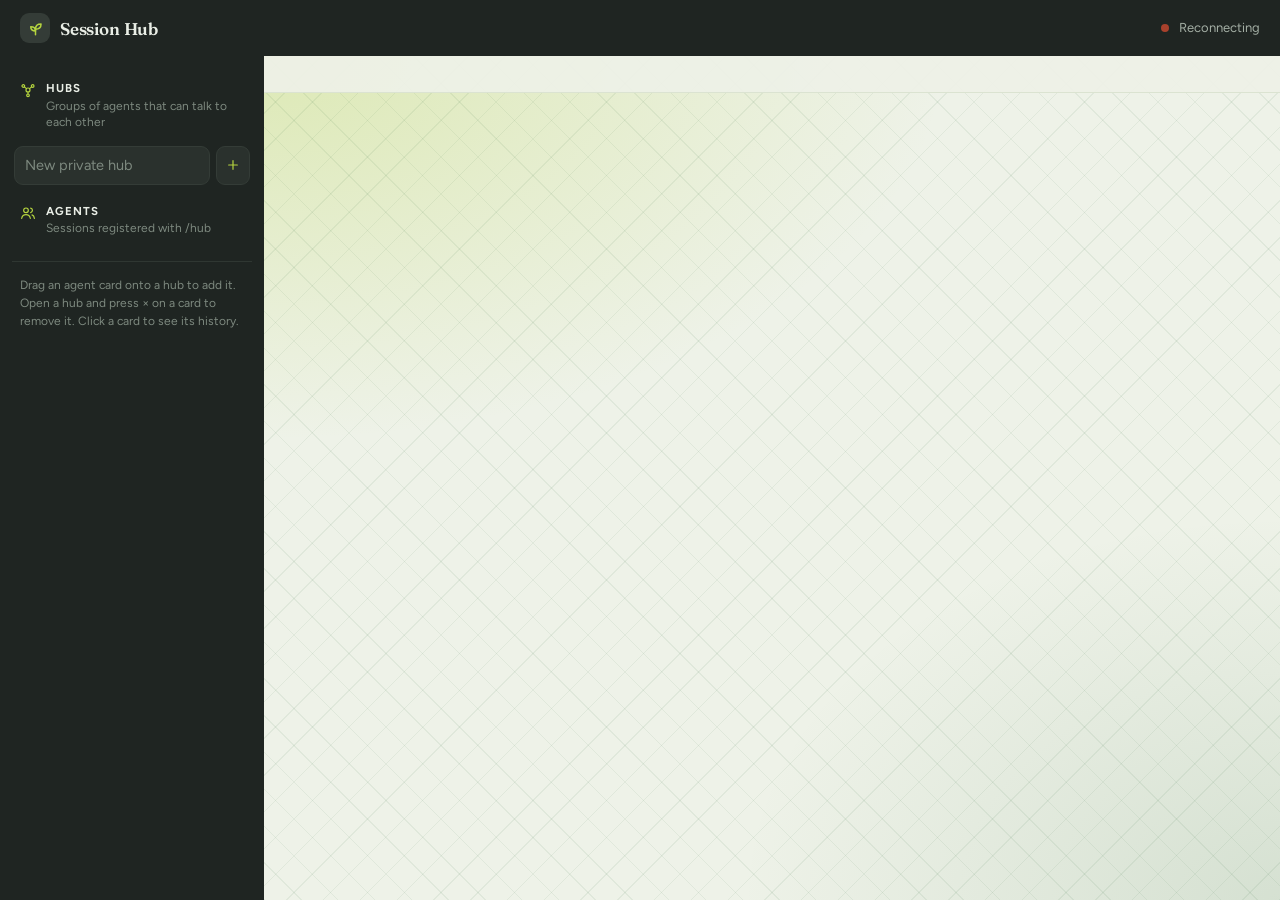
==== server/ui/index.html @ 91771c01 "Redesign hub UI: nature theme, activity timeline, richer cards and graph - Activity tab: one timelin" ====
<!doctype html>
<html lang="en">
<head>
<meta charset="utf-8">
<meta name="viewport" content="width=device-width, initial-scale=1">
<title>Session Hub</title>
<link rel="icon" href="data:image/svg+xml,%3Csvg xmlns='http://www.w3.org/2000/svg' viewBox='0 0 24 24'%3E%3Crect width='24' height='24' rx='6' fill='%231f2522'/%3E%3Cg fill='none' stroke='%23c6e05a' stroke-width='1.9' stroke-linecap='round' stroke-linejoin='round'%3E%3Cpath d='M12 20v-7'/%3E%3Cpath d='M12 13c0-4 2.6-6.6 7-6.6 0 4-2.6 6.6-7 6.6z'/%3E%3Cpath d='M12 15.2c0-3.1-2.2-5.3-6-5.3 0 3.1 2.2 5.3 6 5.3z'/%3E%3C/g%3E%3C/svg%3E">
<link rel="preconnect" href="https://fonts.googleapis.com">
<link rel="preconnect" href="https://fonts.gstatic.com" crossorigin>
<link href="https://fonts.googleapis.com/css2?family=Figtree:wght@400;500;600;700&family=Fraunces:opsz,wght@9..144,600&family=JetBrains+Mono:wght@400;500&display=swap" rel="stylesheet">
<style>
:root {
  --bg: #eef2e8; --panel: #fbfcf8; --panel-2: #f0f4ea; --border: #dbe3d1; --border-strong: #c2ceb6;
  --text: #1f2522; --muted: #515d53; --faint: #6c776e;
  --accent: #2f6b3a; --accent-soft: #e2eedb; --accent-text: #24572e;
  --lime: #b5d43f; --lime-soft: #eef6cf; --lime-text: #4a5a0c;
  --ok: #2f7d3e; --warn: #a3621a; --bad: #a8412c;
  --diamond: rgba(47,107,58,.075); --glow-1: rgba(181,212,63,.30); --glow-2: rgba(47,107,58,.13);
  --side: #1f2522; --side-2: #2a312d; --side-3: #343c37; --side-text: #e9eee6; --side-muted: #a3aea4; --side-faint: #7d897f; --side-line: #2f3732;
  --shadow: 0 1px 2px rgba(31,37,34,.05), 0 2px 8px rgba(31,37,34,.05);
  --shadow-lg: 0 14px 34px rgba(31,37,34,.13), 0 2px 6px rgba(31,37,34,.06);
  --radius: 12px;
  --ease: cubic-bezier(.22,.7,.2,1);
  --font: "Figtree", ui-sans-serif, system-ui, "Segoe UI", sans-serif;
  --serif: "Fraunces", Georgia, serif;
  --mono: "JetBrains Mono", ui-monospace, Consolas, monospace;
  color-scheme: light;
}
@media (prefers-color-scheme: dark) {
  :root {
    --bg: #141816; --panel: #1b201d; --panel-2: #222824; --border: #2c3430; --border-strong: #3b4540;
    --text: #e6ebe3; --muted: #aab4aa; --faint: #87938a;
    --accent: #8acb70; --accent-soft: #233320; --accent-text: #bfe5ad;
    --lime: #cfe86a; --lime-soft: #2c3417; --lime-text: #dcef8c;
    --ok: #85d179; --warn: #e2b05a; --bad: #ec8f78;
    --diamond: rgba(207,232,106,.05); --glow-1: rgba(207,232,106,.08); --glow-2: rgba(138,203,112,.08);
    --side: #0f1210; --side-2: #1a1f1c; --side-3: #242a26; --side-line: #1f2522;
    --shadow: 0 1px 2px rgba(0,0,0,.35);
    --shadow-lg: 0 14px 34px rgba(0,0,0,.5);
    color-scheme: dark;
  }
}
* { box-sizing: border-box; }
html, body { margin: 0; height: 100%; }
body { background: var(--bg); color: var(--text); font: 14.5px/1.55 var(--font); -webkit-font-smoothing: antialiased; }
button, input { font: inherit; color: inherit; }
a { color: var(--accent-text); text-underline-offset: 2px; }
.mono, code { font-family: var(--mono); font-size: 12.5px; }
svg.i { width: 16px; height: 16px; flex: none; fill: none; stroke: currentColor; stroke-width: 1.8; stroke-linecap: round; stroke-linejoin: round; vertical-align: -3px; }
small.d { display: block; color: var(--faint); font-size: 12px; font-weight: 400; line-height: 1.35; letter-spacing: 0; text-transform: none; }

/* ---------- top bar + sidebar (dark) ---------- */
.top { height: 56px; display: flex; align-items: center; gap: 14px; padding: 0 20px; background: var(--side); color: var(--side-text); }
.brand { display: flex; align-items: center; gap: 10px; font: 600 17px/1 var(--serif); letter-spacing: -.01em; }
.logo { width: 30px; height: 30px; border-radius: 9px; background: var(--side-3); display: grid; place-items: center; color: var(--lime); }
.logo svg.i { width: 19px; height: 19px; stroke-width: 1.9; }
.project { color: var(--side-muted); padding-left: 14px; border-left: 1px solid var(--side-3); overflow: hidden; text-overflow: ellipsis; white-space: nowrap; font-size: 13.5px; }
.spacer { flex: 1; }
.conn { display: flex; align-items: center; gap: 7px; font-size: 13px; color: var(--side-muted); white-space: nowrap; }
.live { width: 14px; height: 14px; overflow: visible; }
.live circle { fill: var(--lime); }
.live .ring { fill: none; stroke: var(--lime); stroke-width: 1.5; transform-box: fill-box; transform-origin: center; animation: ring 2.4s var(--ease) infinite; }
.conn.bad .live circle { fill: var(--bad); } .conn.bad .live .ring { display: none; }
.conn.wait .live circle { fill: var(--side-faint); } .conn.wait .live .ring { display: none; }
@keyframes ring { from { transform: scale(.6); opacity: .9; } to { transform: scale(1.9); opacity: 0; } }

.layout { display: grid; grid-template-columns: 264px 1fr; height: calc(100% - 56px); }
.side { position: relative; background: var(--side); color: var(--side-text); padding: 8px 12px 20px; overflow-y: auto; }
.cat { margin-top: 16px; }
.cat-h { display: flex; gap: 10px; align-items: flex-start; padding: 0 8px 8px; }
.cat-h svg.i { color: var(--lime); margin-top: 2px; }
.cat-h b { display: block; font-size: 11.5px; font-weight: 700; letter-spacing: .08em; text-transform: uppercase; color: var(--side-text); }
.cat-h small.d { color: var(--side-faint); }
.side-ink { position: absolute; left: 0; top: 0; border-radius: 10px; background: var(--side-2); pointer-events: none; opacity: 0; }
.side-ink::before { content: ""; position: absolute; left: -12px; top: 9px; bottom: 9px; width: 3px; border-radius: 0 3px 3px 0; background: var(--lime); }
.side.ready .side-ink { transition: transform .32s var(--ease), height .32s var(--ease), width .32s var(--ease), opacity .2s; }
.nav-item { position: relative; z-index: 1; display: flex; align-items: center; gap: 11px; width: 100%; padding: 8px 10px; margin: 1px 0; border: 1px dashed transparent; border-radius: 10px; background: none; cursor: pointer; text-align: left; color: var(--side-muted); transition: color .2s, background-color .2s, border-color .2s; }
.nav-item:hover { color: var(--side-text); background: rgba(255,255,255,.035); }
.nav-item.active { color: var(--side-text); background: none; }
.nav-item .tile { width: 30px; height: 30px; border-radius: 8px; background: var(--side-2); display: grid; place-items: center; flex: none; transition: background-color .25s, color .25s, transform .25s var(--ease); }
.nav-item:hover .tile { transform: translateY(-1px); }
.nav-item.active .tile { background: var(--lime); color: #1f2522; }
.nav-item .txt { min-width: 0; flex: 1; }
.nav-item .txt b { display: block; font-weight: 600; font-size: 14px; overflow: hidden; text-overflow: ellipsis; white-space: nowrap; }
.nav-item .txt small.d { color: var(--side-faint); font-size: 11.5px; }
.nav-item .count { font-size: 12px; color: var(--side-faint); font-variant-numeric: tabular-nums; min-width: 18px; text-align: right; }
.nav-item.active .count { color: var(--lime); }
.nav-item.drop { border-color: var(--lime); background: rgba(207,232,106,.08); }
.new-hub { display: flex; gap: 6px; padding: 8px 2px 2px; }
.new-hub input { flex: 1; min-width: 0; padding: 7px 10px; border: 1px solid var(--side-3); border-radius: 9px; background: var(--side-2); color: var(--side-text); transition: border-color .2s; }
.new-hub input::placeholder { color: var(--side-faint); }
.new-hub input:focus { outline: none; border-color: var(--lime); }
.new-hub button { width: 34px; border-radius: 9px; border: 1px solid var(--side-3); background: var(--side-2); color: var(--lime); cursor: pointer; display: grid; place-items: center; transition: background-color .2s, transform .15s; }
.new-hub button:hover { background: var(--side-3); }
.new-hub button:active { transform: scale(.94); }
.side .hint { font-size: 12px; color: var(--side-faint); padding: 14px 8px 0; margin: 16px 0 0; border-top: 1px solid var(--side-line); line-height: 1.5; }

/* ---------- main area: gradient + diamond lattice ---------- */
main { overflow-y: auto; background:
  repeating-linear-gradient(45deg, var(--diamond) 0 1px, transparent 1px 26px),
  repeating-linear-gradient(-45deg, var(--diamond) 0 1px, transparent 1px 26px),
  radial-gradient(1100px 620px at 0% 0%, var(--glow-1), transparent 62%),
  radial-gradient(900px 640px at 100% 100%, var(--glow-2), transparent 60%),
  var(--bg); }
.main-h { position: sticky; top: 0; z-index: 3; background: color-mix(in srgb, var(--bg) 93%, transparent); padding: 22px 30px 0; border-bottom: 1px solid var(--border); }
.main-h h1 { margin: 0 0 3px; font: 600 24px/1.2 var(--serif); letter-spacing: -.015em; display: flex; align-items: center; gap: 10px; }
.main-h h1 svg.i { width: 20px; height: 20px; color: var(--accent); }
.sub { color: var(--muted); font-size: 13.5px; margin-bottom: 14px; }
.tabbar { position: relative; }
.tabs { display: flex; gap: 4px; overflow-x: auto; scrollbar-width: none; }
.tab { display: flex; gap: 9px; align-items: flex-start; padding: 8px 14px 11px 10px; border: none; background: none; cursor: pointer; color: var(--muted); text-align: left; border-radius: 9px 9px 0 0; transition: color .2s, background-color .2s; }
.tab svg.i { margin-top: 2px; transition: transform .25s var(--ease); }
.tab:hover { color: var(--text); background: color-mix(in srgb, var(--panel) 60%, transparent); }
.tab:hover svg.i { transform: translateY(-1px); }
.tab b { font-weight: 600; white-space: nowrap; }
.tab .n { font-size: 12px; color: var(--faint); margin-left: 3px; font-weight: 500; font-variant-numeric: tabular-nums; }
.tab small.d { font-size: 11.5px; white-space: nowrap; }
.tab.active { color: var(--text); }
.tab.active svg.i { color: var(--accent); }
.tab-ink { position: absolute; bottom: -1px; left: 0; height: 3px; border-radius: 3px 3px 0 0; background: linear-gradient(90deg, var(--accent), var(--lime)); opacity: 0; pointer-events: none; }
.tabbar.ready .tab-ink { transition: transform .32s var(--ease), width .32s var(--ease), opacity .2s; }
.view { padding: 24px 30px 48px; }
.view.enter { animation: rise .32s var(--ease); }
@keyframes rise { from { opacity: 0; transform: translateY(6px); } }

.empty { border: 1px dashed var(--border-strong); border-radius: var(--radius); padding: 40px 30px; text-align: center; color: var(--muted); background: color-mix(in srgb, var(--panel) 85%, transparent); }
.empty svg.i { width: 34px; height: 34px; color: var(--accent); stroke-width: 1.4; margin-bottom: 8px; }
.empty b { color: var(--text); display: block; margin-bottom: 4px; font-size: 15px; }
.lbl { display: block; font-size: 11px; text-transform: uppercase; letter-spacing: .07em; color: var(--muted); font-weight: 700; }
.lbl + small.d { margin: 1px 0 8px; }

/* status: icon + coloured text, no pill */
.st { display: inline-flex; align-items: center; gap: 5px; font-size: 12.5px; font-weight: 600; white-space: nowrap; color: var(--faint); }
.st svg.i { width: 15px; height: 15px; }
.st.ok { color: var(--ok); } .st.warn { color: var(--warn); } .st.bad { color: var(--bad); } .st.go { color: var(--accent); }
.tag { display: inline-flex; align-items: center; gap: 4px; font-size: 12.5px; color: var(--muted); white-space: nowrap; }
.tag svg.i { width: 14px; height: 14px; color: var(--accent); }
.spin { transform-box: fill-box; transform-origin: center; animation: spin 1.6s linear infinite; }
@keyframes spin { to { transform: rotate(360deg); } }
.t { color: var(--faint); font-size: 12.5px; }
.sep { color: var(--border-strong); }

/* formatted agent text */
.md { overflow-wrap: anywhere; }
.md p { margin: 0 0 8px; }
.md p:last-child, .md ul:last-child, .md ol:last-child { margin-bottom: 0; }
.md ul, .md ol { margin: 2px 0 9px; padding-left: 20px; }
.md li { margin: 3px 0; }
.md li::marker { color: var(--accent); }
.md h4 { margin: 13px 0 4px; font-size: 11px; text-transform: uppercase; letter-spacing: .07em; color: var(--accent-text); font-weight: 700; }
.md h4:first-child { margin-top: 0; }
.md code { background: var(--panel-2); border: 1px solid var(--border); border-radius: 5px; padding: 0 4px; font-size: 12px; }
.clamp { max-height: 10em; overflow: hidden; -webkit-mask-image: linear-gradient(#000 62%, transparent); mask-image: linear-gradient(#000 62%, transparent); }
.more { display: inline-flex; align-items: center; gap: 4px; border: none; background: none; padding: 4px 0 0; color: var(--accent-text); cursor: pointer; font-size: 13px; font-weight: 600; }
.more svg.i { width: 14px; height: 14px; transition: transform .25s var(--ease); }
.more.open svg.i { transform: rotate(180deg); }
.more:hover { text-decoration: underline; text-underline-offset: 3px; }

/* shared surface + hover life */
.surface { background: var(--panel); border: 1px solid var(--border); border-radius: var(--radius); box-shadow: var(--shadow); transition: border-color .25s, box-shadow .3s var(--ease), transform .3s var(--ease); }
.lift:hover { transform: translateY(-2px); box-shadow: var(--shadow-lg); border-color: var(--border-strong); }

/* agent cards */
.grid { display: grid; grid-template-columns: repeat(auto-fill, minmax(300px, 1fr)); gap: 16px; }
.card { padding: 16px 18px; display: flex; flex-direction: column; gap: 12px; cursor: pointer; }
.card.dragging { opacity: .45; }
.card.selected { border-color: var(--accent); }
.card-h { display: flex; align-items: center; gap: 12px; }
.avatar { width: 36px; height: 36px; border-radius: 10px; display: grid; place-items: center; color: #fff; font-weight: 700; font-size: 13px; flex: none; position: relative; letter-spacing: .02em; }
.avatar .on { position: absolute; right: -3px; bottom: -3px; width: 12px; height: 12px; border-radius: 50%; border: 2.5px solid var(--panel); background: var(--faint); }
.avatar .on.yes { background: var(--ok); }
.avatar.busy::after { content: ""; position: absolute; inset: -4px; border-radius: 13px; border: 2px solid var(--lime); animation: breathe 2.4s ease-in-out infinite; }
@keyframes breathe { 50% { opacity: .25; transform: scale(1.04); } }
.who { min-width: 0; flex: 1; }
.who .name { font-weight: 700; font-size: 15px; }
.who .role { color: var(--muted); font-size: 13px; overflow: hidden; text-overflow: ellipsis; white-space: nowrap; }
.x { border: none; background: none; cursor: pointer; color: var(--faint); border-radius: 8px; width: 30px; height: 30px; display: grid; place-items: center; flex: none; transition: background-color .2s, color .2s, transform .2s var(--ease); }
.x:hover { background: color-mix(in srgb, var(--bad) 12%, transparent); color: var(--bad); transform: rotate(90deg); }
.purpose { color: var(--muted); font-size: 13.5px; }
.doing { border-left: 3px solid var(--border-strong); padding: 2px 0 2px 11px; font-size: 14px; }
.doing .lbl { margin-bottom: 1px; }
.doing.busy { border-left-color: var(--lime); }
.doing.idle .val { color: var(--faint); }
.stats { display: grid; grid-template-columns: repeat(4, 1fr); gap: 1px; background: var(--border); border: 1px solid var(--border); border-radius: 10px; overflow: hidden; }
.stat { background: var(--panel); padding: 7px 8px 8px; text-align: center; }
.stat b { display: block; font: 600 18px/1.2 var(--serif); font-variant-numeric: tabular-nums; }
.stat span { display: block; font-size: 12px; font-weight: 600; color: var(--muted); }
.stat small.d { font-size: 10.5px; }
.stat.hot b { color: var(--warn); }
.files { display: flex; flex-direction: column; gap: 3px; font-size: 12px; color: var(--faint); }
.files .f { display: flex; gap: 6px; align-items: center; min-width: 0; color: var(--muted); }
.files .f svg.i { width: 13px; height: 13px; color: var(--faint); }
.files .mono { font-size: 11.5px; overflow: hidden; text-overflow: ellipsis; white-space: nowrap; }
.card-f { display: flex; flex-wrap: wrap; gap: 6px 14px; align-items: center; padding-top: 10px; border-top: 1px solid var(--border); }
.card-f .t { margin-left: auto; }

/* activity timeline */
.filters { display: flex; flex-wrap: wrap; gap: 6px; align-items: center; margin-bottom: 22px; }
.filters .lbl { margin-right: 6px; }
.chip { display: inline-flex; align-items: center; gap: 7px; padding: 4px 11px 4px 5px; border: 1px solid var(--border); border-radius: 9px; background: var(--panel); cursor: pointer; font-size: 13px; color: var(--muted); transition: border-color .2s, color .2s, transform .2s var(--ease), background-color .2s; }
.chip:hover { transform: translateY(-1px); border-color: var(--border-strong); color: var(--text); }
.chip.plain { padding-left: 11px; }
.chip .avatar { width: 20px; height: 20px; font-size: 8.5px; border-radius: 6px; }
.chip.on { border-color: var(--accent); background: var(--accent-soft); color: var(--accent-text); font-weight: 600; }
.session-h { display: flex; align-items: center; gap: 12px; margin: 0 0 14px; }
.session-h .when { font: 600 15px/1.2 var(--serif); }
.session-h .faces { display: flex; padding-left: 4px; }
.session-h .faces .avatar { width: 22px; height: 22px; font-size: 9px; border-radius: 7px; margin-left: -5px; box-shadow: 0 0 0 2px var(--bg); }
.session-h .line { flex: 1; height: 1px; background: linear-gradient(90deg, var(--border-strong), transparent); }
.tl { margin-bottom: 34px; }
.tl-item { display: grid; grid-template-columns: 72px 32px 1fr; }
.tl-time { font-size: 12.5px; color: var(--faint); text-align: right; padding: 6px 10px 0 0; font-variant-numeric: tabular-nums; white-space: nowrap; }
.tl-rail { position: relative; display: flex; justify-content: center; }
.tl-rail::before { content: ""; position: absolute; top: 0; bottom: 0; width: 2px; background: var(--border); }
.tl-item:first-child .tl-rail::before { top: 16px; }
.tl-item:last-child .tl-rail::before { bottom: calc(100% - 16px); }
.tl-rail .avatar { width: 26px; height: 26px; font-size: 9.5px; border-radius: 8px; margin-top: 2px; box-shadow: 0 0 0 4px var(--bg); }
.tl-rail .mark { position: relative; margin-top: 6px; width: 20px; height: 20px; border-radius: 50%; background: var(--bg); display: grid; place-items: center; color: var(--faint); }
.tl-rail .mark svg.i { width: 16px; height: 16px; }
.tl-rail .mark.ok { color: var(--ok); } .tl-rail .mark.go { color: var(--accent); } .tl-rail .mark.bad { color: var(--bad); }
.tl-body { padding: 4px 0 18px 8px; min-width: 0; }
.tl-head { font-size: 14px; color: var(--muted); display: flex; flex-wrap: wrap; gap: 4px 6px; align-items: center; }
.tl-head b { color: var(--text); font-weight: 650; }
.tl-head .q { color: var(--text); font-weight: 600; }
.tl-item.minor .tl-head { font-size: 13px; }
.tl-card { margin-top: 7px; padding: 12px 15px; }
.tl-card.task { border-left: 3px solid var(--accent); }
.tl-card.done { border-left: 3px solid var(--lime); }
.tl-card.failed { border-left: 3px solid var(--bad); }
.tl-card .title { font-weight: 700; margin-bottom: 5px; display: flex; gap: 7px; align-items: center; }
.tl-card .title svg.i { color: var(--accent); }

/* board */
.thread { margin-bottom: 16px; overflow: hidden; }
.msg { display: flex; gap: 12px; padding: 14px 18px; }
.msg + .msg { border-top: 1px solid var(--border); }
.msg.reply { padding-left: 58px; background: var(--panel-2); }
.msg .avatar { width: 30px; height: 30px; font-size: 11px; border-radius: 9px; }
.msg-b { min-width: 0; flex: 1; }
.msg-h { display: flex; gap: 8px; align-items: baseline; flex-wrap: wrap; }
.msg-h .name { font-weight: 700; }
.msg .md { margin-top: 3px; }

/* conversations */
.convos { display: grid; grid-template-columns: 280px 1fr; gap: 16px; min-height: 420px; }
.c-list { overflow: hidden; align-self: start; }
.c-item { display: flex; gap: 11px; align-items: center; width: 100%; padding: 12px 15px; border: none; border-bottom: 1px solid var(--border); background: none; text-align: left; cursor: pointer; transition: background-color .2s; position: relative; }
.c-item:last-child { border-bottom: none; }
.c-item:hover { background: var(--panel-2); }
.c-item.active { background: var(--accent-soft); }
.c-item.active::before { content: ""; position: absolute; left: 0; top: 10px; bottom: 10px; width: 3px; border-radius: 0 3px 3px 0; background: var(--accent); }
.pair { display: flex; }
.pair .avatar { width: 26px; height: 26px; font-size: 10px; border-radius: 8px; }
.pair .avatar + .avatar { margin-left: -6px; box-shadow: 0 0 0 2px var(--panel); }
.c-item .nm { font-weight: 650; }
.chat { padding: 20px; display: flex; flex-direction: column; gap: 16px; min-width: 0; }
.bubble-row { display: flex; gap: 10px; align-items: flex-end; max-width: 80%; }
.bubble-row.right { align-self: flex-end; flex-direction: row-reverse; }
.bubble-row .avatar { width: 28px; height: 28px; font-size: 10px; border-radius: 8px; }
.bubble { background: var(--panel-2); border-radius: 14px 14px 14px 4px; padding: 10px 14px; min-width: 0; transition: transform .25s var(--ease); }
.right .bubble { background: var(--accent-soft); border-radius: 14px 14px 4px 14px; }
.bubble .msg-h { margin-bottom: 3px; }
.bubble.task { border: 1px solid var(--border-strong); background: var(--panel); }
.kind { display: inline-flex; align-items: center; gap: 4px; font-size: 12px; font-weight: 700; color: var(--accent); text-transform: uppercase; letter-spacing: .06em; }
.kind svg.i { width: 14px; height: 14px; }
.sys { align-self: center; font-size: 13px; color: var(--muted); display: flex; gap: 6px; align-items: center; }
.report { align-self: stretch; margin: 0 5%; padding: 12px 16px; border-left: 3px solid var(--lime); }
.report.failed { border-left-color: var(--bad); }
.report .head { font-size: 13px; color: var(--muted); display: flex; gap: 6px; align-items: center; flex-wrap: wrap; margin-bottom: 7px; }
.report .head b { color: var(--text); font-weight: 650; }

/* tasks */
.summary { display: flex; flex-wrap: wrap; gap: 8px 22px; margin-bottom: 18px; align-items: center; }
.summary .total { font: 600 15px/1.2 var(--serif); }
.task { margin-bottom: 11px; }
.children { padding: 0 0 0 22px; border-left: 2px solid var(--border); margin: -2px 0 13px 24px; }
.task summary { list-style: none; cursor: pointer; display: flex; align-items: center; gap: 12px; padding: 13px 18px; }
.task summary::-webkit-details-marker { display: none; }
.task summary .chev { color: var(--faint); transition: transform .25s var(--ease); }
.task[open] summary .chev { transform: rotate(90deg); color: var(--accent); }
.task summary .title { font-weight: 650; flex: 1; min-width: 0; overflow: hidden; text-overflow: ellipsis; white-space: nowrap; }
.task summary .route { color: var(--muted); font-size: 13px; white-space: nowrap; display: flex; align-items: center; gap: 6px; }
.task summary .route .avatar { width: 22px; height: 22px; font-size: 8.5px; border-radius: 6px; }
.task summary .route svg.i { color: var(--faint); width: 14px; height: 14px; }
.task .body { padding: 16px 18px 18px 46px; display: grid; gap: 16px; border-top: 1px solid var(--border); animation: rise .28s var(--ease); }
.steps { display: flex; flex-wrap: wrap; align-items: center; gap: 8px; font-size: 13px; color: var(--muted); }
.steps svg.i { width: 14px; height: 14px; color: var(--faint); }
.steps b { color: var(--text); font-weight: 650; }

/* graph */
.graph-wrap { overflow: hidden; }
.graph-wrap svg.g { display: block; width: 100%; height: auto; }
.legend { display: flex; flex-wrap: wrap; gap: 10px 26px; padding: 12px 18px; border-top: 1px solid var(--border); font-size: 12.5px; color: var(--muted); }
.legend span { display: inline-flex; gap: 7px; align-items: center; }
.legend svg.k { width: 26px; height: 10px; }
.edge, .node { cursor: pointer; }
.edge .ln { transition: stroke-opacity .25s; }
.edge:hover .ln { stroke-opacity: 1; }
.flow { stroke-dasharray: 2 14; animation: flow 1.6s linear infinite; }
@keyframes flow { to { stroke-dashoffset: -16; } }
.node .body { transform-box: fill-box; transform-origin: center; transition: transform .3s var(--ease); }
.node:hover .body { transform: scale(1.07); }
.halo { transform-box: fill-box; transform-origin: center; animation: halo 2.4s var(--ease) infinite; }
@keyframes halo { from { transform: scale(1); opacity: .55; } to { transform: scale(1.7); opacity: 0; } }

/* agent drawer */
.scrim { position: fixed; inset: 56px 0 0 0; background: rgba(15,18,16,.28); z-index: 9; animation: fade .2s; }
@keyframes fade { from { opacity: 0; } }
.drawer { position: fixed; top: 56px; right: 0; bottom: 0; width: min(470px, 100%); background: var(--panel); border-left: 1px solid var(--border); box-shadow: var(--shadow-lg); z-index: 10; overflow-y: auto; animation: slide .3s var(--ease); }
@keyframes slide { from { transform: translateX(28px); opacity: 0; } }
.drawer-h { position: sticky; top: 0; background: var(--panel); padding: 20px 22px 16px; border-bottom: 1px solid var(--border); display: flex; gap: 13px; align-items: center; z-index: 1; }
.drawer-h .avatar { width: 46px; height: 46px; font-size: 16px; border-radius: 13px; }
.drawer-h .name { font: 600 20px/1.2 var(--serif); }
.drawer-b { padding: 18px 22px 34px; display: grid; gap: 22px; }
.list { border: 1px solid var(--border); border-radius: 10px; overflow: hidden; }
.list-row { display: flex; gap: 10px; align-items: flex-start; padding: 9px 12px; font-size: 13.5px; transition: background-color .2s; }
.list-row:hover { background: var(--panel-2); }
.list-row + .list-row { border-top: 1px solid var(--border); }
.list-row > svg.i { margin-top: 3px; color: var(--faint); }
.list-row .grow { flex: 1; min-width: 0; }
.list-row .note { color: var(--faint); font-size: 12.5px; }
.list-row .mono { overflow-wrap: anywhere; }
.list-row .st { margin-top: 1px; }
.mini { display: grid; gap: 2px; padding: 9px 12px; font-size: 13px; }
.mini + .mini { border-top: 1px solid var(--border); }
.mini .snip { color: var(--muted); overflow: hidden; text-overflow: ellipsis; white-space: nowrap; }

#toast { position: fixed; bottom: 22px; left: 50%; transform: translate(-50%, 10px); background: var(--side); color: var(--side-text); padding: 10px 16px; border-radius: 10px; font-size: 13.5px; opacity: 0; pointer-events: none; transition: opacity .25s, transform .3s var(--ease); z-index: 20; display: flex; gap: 8px; align-items: center; }
#toast svg.i { color: var(--lime); }
#toast.show { opacity: 1; transform: translate(-50%, 0); }

@media (prefers-reduced-motion: reduce) {
  *, *::before, *::after { animation: none !important; transition: none !important; }
}
@media (max-width: 780px) {
  .layout { grid-template-columns: 1fr; height: auto; }
  .side { padding-bottom: 14px; }
  .main-h, .view { padding-left: 16px; padding-right: 16px; }
  .tab small.d { display: none; }
  .convos { grid-template-columns: 1fr; }
  .tl-item { grid-template-columns: 62px 30px 1fr; }
  .report { margin: 0; }
  .task .body { padding-left: 18px; }
  .task summary { flex-wrap: wrap; }
  .project { display: none; }
}
</style>
</head>
<body>
<header class="top">
  <div class="brand"><div class="logo" id="logo"></div>Session Hub</div>
  <div class="project" id="project"></div>
  <div class="spacer"></div>
  <div class="conn wait" id="conn"><svg class="live" viewBox="0 0 14 14"><circle class="ring" cx="7" cy="7" r="4"/><circle cx="7" cy="7" r="4"/></svg><span id="connText">Connecting</span></div>
</header>

<div class="layout">
  <aside class="side" id="side">
    <span class="side-ink" id="sideInk"></span>
    <div class="cat">
      <div class="cat-h" id="hubsHead"></div>
      <nav id="hubNav"></nav>
      <form class="new-hub" id="newHub" autocomplete="off">
        <input id="newHubName" placeholder="New private hub" maxlength="40" aria-label="New hub name">
        <button type="submit" aria-label="Create hub" id="newHubBtn"></button>
      </form>
    </div>
    <div class="cat">
      <div class="cat-h" id="agentsHead"></div>
      <nav id="agentNav"></nav>
    </div>
    <p class="hint">Drag an agent card onto a hub to add it. Open a hub and press × on a card to remove it. Click a card to see its history.</p>
  </aside>
  <main id="main">
    <div class="main-h">
      <h1 id="title"></h1>
      <div class="sub" id="subtitle"></div>
      <div class="tabbar" id="tabbar"><div class="tabs" id="tabs"></div><span class="tab-ink" id="tabInk"></span></div>
    </div>
    <section class="view" id="view"></section>
  </main>
</div>
<div id="drawer"></div>
<div id="toast"></div>

<script>
'use strict';
let S = null; // latest state from the server
const DEFAULT_SEL = { scope: 'hub:main', tab: 'activity', convo: null, agent: null, who: null };
let sel = { ...DEFAULT_SEL };
function readHash() {
  try { sel = { ...DEFAULT_SEL, ...JSON.parse(decodeURIComponent(location.hash.slice(1)) || '{}') }; } catch { sel = { ...DEFAULT_SEL }; }
}
readHash();
const expanded = new Set(); // long texts the user chose to read in full

const $ = (id) => document.getElementById(id);
const esc = (s) => String(s ?? '').replace(/[&<>"']/g, (c) => ({ '&': '&amp;', '<': '&lt;', '>': '&gt;', '"': '&quot;', "'": '&#39;' }[c]));
// Replace markup only when it changed, so hover states and running animations survive live updates.
function setHTML(el, html) { if (el._html === html) return false; el.innerHTML = html; el._html = html; return true; }

// ---------- icons (24px line set) ----------
const P = {
  sprout: '<path d="M12 20v-7"/><path d="M12 13c0-4 2.6-6.6 7-6.6 0 4-2.6 6.6-7 6.6z"/><path d="M12 15.2c0-3.1-2.2-5.3-6-5.3 0 3.1 2.2 5.3 6 5.3z"/>',
  leaf: '<path d="M5 19c0-8.5 5.2-14 15-14 0 9.8-5.5 15-14 15"/><path d="M5 19c3.2-4.2 6.4-6.9 10.5-9"/>',
  lock: '<rect x="5" y="10.5" width="14" height="10" rx="2.5"/><path d="M8 10.5V8a4 4 0 0 1 8 0v2.5"/>',
  hubs: '<circle cx="12" cy="12" r="3"/><circle cx="5" cy="6" r="2"/><circle cx="19" cy="6" r="2"/><circle cx="12" cy="20" r="2"/><path d="m6.6 7.3 3.1 2.6M17.4 7.3l-3.1 2.6M12 15v3"/>',
  users: '<circle cx="9" cy="8" r="3.5"/><path d="M2.5 20c.8-3.6 3.4-5.5 6.5-5.5s5.7 1.9 6.5 5.5"/><path d="M16 4.6a3.5 3.5 0 0 1 0 6.8M18 14.8c2 .6 3.2 2.3 3.6 5.2"/>',
  userOut: '<circle cx="10" cy="8" r="3.5"/><path d="M3.5 20c.8-3.6 3.4-5.5 6.5-5.5 1.6 0 3 .5 4.2 1.4M16 18h6"/>',
  activity: '<path d="M3 12h4l3-7.5 4 15 3-7.5h4"/>',
  board: '<rect x="3.5" y="4.5" width="17" height="15" rx="2.5"/><path d="M7.5 9.5h9M7.5 13.5h6"/>',
  chat: '<path d="M20 12.5a7.5 7.5 0 0 1-11 6.6L4 20l1-4.4A7.5 7.5 0 1 1 20 12.5z"/>',
  tasks: '<rect x="4" y="4" width="16" height="16" rx="3.5"/><path d="m8.5 12.2 2.4 2.4 4.6-5.1"/>',
  graph: '<circle cx="6" cy="6.5" r="2.5"/><circle cx="18" cy="7.5" r="2.5"/><circle cx="12" cy="18" r="2.5"/><path d="m8.5 6.7 7 .6M7.2 8.8l3.6 6.9M16.8 9.8l-3.6 6"/>',
  plus: '<path d="M12 5.5v13M5.5 12h13"/>',
  x: '<path d="m7 7 10 10M17 7 7 17"/>',
  check: '<circle cx="12" cy="12" r="8.5"/><path d="m8.3 12.4 2.5 2.5 5-5.3"/>',
  fail: '<circle cx="12" cy="12" r="8.5"/><path d="m9.2 9.2 5.6 5.6M14.8 9.2l-5.6 5.6"/>',
  clock: '<circle cx="12" cy="12" r="8.5"/><path d="M12 7.5V12l3 2"/>',
  spin: '<circle cx="12" cy="12" r="8.5" opacity=".25"/><path class="spin" d="M20.5 12A8.5 8.5 0 0 0 12 3.5"/>',
  alert: '<path d="M12 4.5 3 19.5h18z"/><path d="M12 10.5v4M12 17.3v.2"/>',
  dot: '<circle cx="12" cy="12" r="4.5" fill="currentColor" stroke="none"/>',
  ring: '<circle cx="12" cy="12" r="4.5"/>',
  out: '<path d="M14 4.5h4a1.5 1.5 0 0 1 1.5 1.5v12a1.5 1.5 0 0 1-1.5 1.5h-4M10 16l-4-4 4-4M6 12h10"/>',
  file: '<path d="M6.5 3.5h7.5l4 4v12.5a.5.5 0 0 1-.5.5h-11a.5.5 0 0 1-.5-.5V4a.5.5 0 0 1 .5-.5z"/><path d="M14 3.5V8h4"/>',
  arrow: '<path d="M5 12h14M13.5 6.5 19 12l-5.5 5.5"/>',
  chev: '<path d="m9.5 6 6 6-6 6"/>',
  down: '<path d="m6 9.5 6 6 6-6"/>',
  clip: '<rect x="5" y="4.5" width="14" height="16" rx="2.5"/><path d="M9 3.5h6v3H9zM8.5 11h7M8.5 15h5"/>',
  msg: '<path d="M4 5.5h16v10.5H9.5L4 20z"/>',
  post: '<path d="M4 10v4l11 4.5V5.5L4 10zM15 9h3a2 2 0 0 1 0 6h-3M7 14.5 8.5 20"/>',
  flag: '<path d="M5 21V4.5M5 5h11.5l-2 4 2 4H5"/>',
};
const ic = (n, cls = '') => `<svg class="i ${cls}" viewBox="0 0 24 24" aria-hidden="true">${P[n]}</svg>`;

// Earthy, distinct avatar colours.
const EARTH = ['#3f7d4e', '#6b7f2a', '#2c7a74', '#8a6a3a', '#a8643a', '#4f7591', '#5f8a3c', '#7d5a74', '#99502f', '#37698a'];
function hash(name) { let h = 0; for (const c of name) h = (h * 31 + c.charCodeAt(0)) >>> 0; return h; }
// Colours go by position among the known agents so no two share one (up to 10), with a hash fallback.
function color(name) {
  if (name === 'user') return '#6c776e';
  const i = S ? S.agents.map((a) => a.name).sort().indexOf(name) : -1;
  return EARTH[(i >= 0 ? i : hash(name)) % EARTH.length];
}
function initials(name) { const p = name.split('-'); return (p.length > 1 ? p[0][0] + p[1][0] : name.slice(0, 2)).toUpperCase(); }
function avatar(name, a) {
  const on = a ? `<span class="on ${a.online ? 'yes' : ''}"></span>` : '';
  return `<span class="avatar ${a && isBusy(a) ? 'busy' : ''}" style="background:${color(name)}" title="${esc(name)}">${esc(initials(name))}${on}</span>`;
}
const tsOf = (ts) => (typeof ts === 'number' ? ts : Date.parse(ts));
function ago(ts) {
  const s = Math.max(0, Math.round((Date.now() - tsOf(ts)) / 1000));
  if (s < 60) return s < 10 ? 'just now' : `${s}s ago`;
  if (s < 3600) return `${Math.floor(s / 60)}m ago`;
  if (s < 86400) return `${Math.floor(s / 3600)}h ago`;
  return `${Math.floor(s / 86400)}d ago`;
}
function dur(ms) {
  const s = Math.max(0, Math.round(ms / 1000));
  if (s < 60) return `${s}s`;
  const m = Math.round(s / 60);
  if (m < 60) return `${m}m`;
  return `${Math.floor(m / 60)}h ${m % 60}m`;
}
const clock = (ts) => new Date(tsOf(ts)).toLocaleTimeString([], { hour: '2-digit', minute: '2-digit' });
const when = (ts) => `<span class="t" title="${esc(new Date(tsOf(ts)).toLocaleString())}">${ago(ts)}</span>`;
const agent = (name) => S.agents.find((a) => a.name === name);
const plural = (n, w) => `${n} ${w}${n === 1 ? '' : 's'}`;
const isBusy = (a) => a.online && a.doing && a.doing !== 'Idle';
const term = (name, desc) => `<b>${name}</b><small class="d">${desc}</small>`;

// Light formatting for agent text: paragraphs, lists, ALL-CAPS headings, `code`, **bold**, links.
// Everything is escaped first, so agent text can never inject markup.
function md(src) {
  const out = [];
  let list = null, para = [];
  const inline = (s) => s
    .replace(/`([^`]+)`/g, '<code>$1</code>')
    .replace(/\*\*([^*]+)\*\*/g, '<strong>$1</strong>')
    .replace(/\bhttps?:\/\/[^\s<&]+[^\s<&.,;:)\]]/g, (u) => `<a href="${u}" target="_blank" rel="noopener">${u}</a>`);
  const flushPara = () => { if (para.length) out.push(`<p>${para.map(inline).join('<br>')}</p>`); para = []; };
  const flushList = () => { if (list) out.push(`<${list.tag}>${list.items.map((i) => `<li>${inline(i)}</li>`).join('')}</${list.tag}>`); list = null; };
  for (const raw of esc(src).replace(/\r/g, '').split('\n')) {
    const line = raw.trimEnd();
    let m;
    if (!line.trim()) { flushPara(); flushList(); continue; }
    if ((m = /^#{1,4}\s+(.+)$/.exec(line)) || (m = /^([A-Z][A-Z0-9 ,/&;#'()-]{2,}):\s*$/.exec(line))) {
      flushPara(); flushList(); out.push(`<h4>${inline(m[1])}</h4>`); continue;
    }
    if ((m = /^\s*[-*•]\s+(.*)$/.exec(line)) || (m = /^\s*(?:\d+|[a-z])[.)]\s+(.*)$/.exec(line))) {
      const tag = /^\s*[-*•]/.test(line) ? 'ul' : 'ol';
      flushPara();
      if (list && list.tag !== tag) flushList();
      if (!list) list = { tag, items: [] };
      list.items.push(m[1]);
      continue;
    }
    if (list && /^\s{2,}\S/.test(raw)) { list.items[list.items.length - 1] += ' ' + line.trim(); continue; }
    flushList();
    para.push(line);
  }
  flushPara(); flushList();
  return out.join('');
}

function rich(text, key) {
  if (!text) return '';
  const long = text.length > 480 || text.split('\n').length > 8;
  if (!long) return `<div class="md">${md(text)}</div>`;
  const open = expanded.has(key);
  return `<div class="md ${open ? '' : 'clamp'}">${md(text)}</div><button class="more ${open ? 'open' : ''}" data-more="${esc(key)}">${open ? 'Show less' : 'Read all'}${ic('down')}</button>`;
}

function toast(msg) {
  const t = $('toast'); t.innerHTML = `${ic('sprout')}<span>${esc(msg)}</span>`; t.classList.add('show');
  clearTimeout(toast.timer); toast.timer = setTimeout(() => t.classList.remove('show'), 2600);
}

async function api(path, body) {
  const r = await fetch(path, { method: 'POST', headers: { 'Content-Type': 'application/json' }, body: JSON.stringify(body) });
  const j = await r.json().catch(() => ({}));
  if (!r.ok) throw new Error(j.error || `HTTP ${r.status}`);
}

function go(patch, inPlace) {
  Object.assign(sel, patch);
  history.replaceState(null, '', '#' + encodeURIComponent(JSON.stringify(sel)));
  render(!inPlace);
}
window.addEventListener('hashchange', () => { readHash(); render(true); });

const scopeHub = () => (sel.scope.startsWith('hub:') ? sel.scope.slice(4) : null);
const inHub = (h) => S.agents.filter((a) => a.hubs.includes(h));
const hubEvents = (h) => S.events.filter((e) => e.hub === h);

// ---------- statuses (icon + text) ----------

function agentStatus(a) {
  if (a.left) return `<span class="st">${ic('out')}Left</span>`;
  if (!a.online) return `<span class="st">${ic('ring')}Offline</span>`;
  if (!a.listening) return `<span class="st warn" title="Its listener is not running, so messages reach it only while it works">${ic('alert')}Not listening</span>`;
  return `<span class="st ok">${ic('dot')}Online</span>`;
}
const TASK_ST = {
  assigned: ['warn', 'clock', 'Waiting'],
  accepted: ['go', 'spin', 'In progress'],
  done: ['ok', 'check', 'Done'],
  failed: ['bad', 'fail', 'Failed'],
};
function taskStatus(s) { const [c, i, l] = TASK_ST[s] || ['', 'ring', s]; return `<span class="st ${c}">${ic(i)}${esc(l)}</span>`; }
const hubTag = (h) => `<span class="tag">${ic(h === 'main' ? 'leaf' : 'lock')}${esc(h)}</span>`;

// ---------- derived data ----------

function taskInfo(t) {
  const ups = S.events.filter((e) => e.type === 'task-update' && e.taskId === t.id);
  const accepted = ups.find((e) => e.status === 'accepted');
  const end = [...ups].reverse().find((e) => e.status === 'done' || e.status === 'failed');
  return { accepted, end, took: end ? tsOf(end.ts) - tsOf(t.ts) : null, open: end ? null : Date.now() - tsOf(t.ts) };
}

function agentStats(name) {
  const got = S.tasks.filter((t) => t.to === name);
  return {
    led: S.tasks.filter((t) => t.from === name),
    got,
    done: got.filter((t) => t.status === 'done').length,
    open: got.filter((t) => t.status !== 'done' && t.status !== 'failed').length,
    files: S.claims.filter((c) => c.agent === name).sort((a, b) => a.path.localeCompare(b.path)),
  };
}

// ---------- sidebar ----------

function navItem({ scope, icon, name, desc, count, drop }) {
  return `<button class="nav-item ${sel.scope === scope ? 'active' : ''}" data-scope="${esc(scope)}" ${drop ? `data-drop="${esc(drop)}"` : ''}>
    <span class="tile">${ic(icon)}</span><span class="txt">${term(esc(name), desc)}</span><span class="count">${count}</span></button>`;
}

function renderSide() {
  setHTML($('hubNav'), S.hubs.map((h) => navItem({
    scope: 'hub:' + h, icon: h === 'main' ? 'leaf' : 'lock', name: h, drop: h, count: inHub(h).length,
    desc: h === 'main' ? 'Default for every session' : 'Private, members only',
  })).join(''));
  const loose = S.agents.filter((a) => !a.hubs.length).length;
  setHTML($('agentNav'),
    navItem({ scope: 'all', icon: 'users', name: 'All agents', desc: 'Every session that ran /hub', count: S.agents.length }) +
    navItem({ scope: 'unassigned', icon: 'userOut', name: 'Unassigned', desc: 'In no hub, can’t talk yet', count: loose }));
}

function placeInks() {
  const side = $('side'), ink = $('sideInk'), a = side.querySelector('.nav-item.active');
  if (a) {
    ink.style.opacity = 1;
    ink.style.transform = `translate(${a.offsetLeft}px, ${a.offsetTop}px)`;
    ink.style.width = a.offsetWidth + 'px'; ink.style.height = a.offsetHeight + 'px';
  } else ink.style.opacity = 0;
  const bar = $('tabbar'), tInk = $('tabInk'), t = bar.querySelector('.tab.active');
  if (t) {
    tInk.style.opacity = 1;
    tInk.style.transform = `translateX(${t.offsetLeft - $('tabs').scrollLeft + 8}px)`;
    tInk.style.width = Math.max(0, t.offsetWidth - 16) + 'px';
  } else tInk.style.opacity = 0;
  requestAnimationFrame(() => { side.classList.add('ready'); bar.classList.add('ready'); });
}
window.addEventListener('resize', placeInks);
$('tabs').addEventListener('scroll', placeInks);

document.addEventListener('click', (ev) => {
  const more = ev.target.closest('[data-more]');
  if (more) { const k = more.dataset.more; expanded.has(k) ? expanded.delete(k) : expanded.add(k); render(); return; }
  const rm = ev.target.closest('[data-remove]');
  if (rm) {
    const [name, h] = rm.dataset.remove.split('|');
    api('/api/membership', { agent: name, hub: h, action: 'remove' })
      .then(() => toast(`Removed ${name} from ${h}`)).catch((e) => toast(e.message));
    return;
  }
  if (ev.target.closest('[data-close]')) { go({ agent: null }, true); return; }
  const open = ev.target.closest('[data-open-agent]');
  if (open) { go({ agent: open.dataset.openAgent }, true); return; }
  const who = ev.target.closest('[data-who]');
  if (who) { go({ who: who.dataset.who || null }, true); return; }
  const nav = ev.target.closest('[data-scope]');
  if (nav) { go({ scope: nav.dataset.scope, tab: nav.dataset.scope.startsWith('hub:') ? sel.tab : 'agents', convo: null, who: null }); return; }
  const tab = ev.target.closest('[data-tab]');
  if (tab) { go({ tab: tab.dataset.tab }); return; }
  const convo = ev.target.closest('[data-convo]');
  if (convo) { go({ tab: 'conversations', convo: convo.dataset.convo, agent: null }); return; }
});
document.addEventListener('keydown', (ev) => {
  if (ev.key === 'Escape' && sel.agent) go({ agent: null }, true);
  if (ev.key === 'Enter' && ev.target.matches?.('[data-open-agent]')) go({ agent: ev.target.dataset.openAgent }, true);
});

// drag & drop agents onto hubs
document.addEventListener('dragstart', (ev) => {
  const card = ev.target.closest('[data-agent]');
  if (!card) return;
  ev.dataTransfer.setData('text/plain', card.dataset.agent);
  ev.dataTransfer.effectAllowed = 'copy';
  card.classList.add('dragging');
});
document.addEventListener('dragend', (ev) => ev.target.closest?.('[data-agent]')?.classList.remove('dragging'));
document.addEventListener('dragover', (ev) => {
  const t = ev.target.closest('[data-drop]');
  if (!t) return;
  ev.preventDefault();
  document.querySelectorAll('.drop').forEach((n) => n !== t && n.classList.remove('drop'));
  t.classList.add('drop');
});
document.addEventListener('dragleave', (ev) => { const t = ev.target.closest('[data-drop]'); if (t && !t.contains(ev.relatedTarget)) t.classList.remove('drop'); });
document.addEventListener('drop', (ev) => {
  const t = ev.target.closest('[data-drop]');
  if (!t) return;
  ev.preventDefault();
  t.classList.remove('drop');
  const name = ev.dataTransfer.getData('text/plain');
  const h = t.dataset.drop;
  if (!name) return;
  if (agent(name)?.hubs.includes(h)) { toast(`${name} is already in ${h}`); return; }
  api('/api/membership', { agent: name, hub: h, action: 'add' })
    .then(() => toast(`Added ${name} to ${h}`)).catch((e) => toast(e.message));
});

$('newHub').addEventListener('submit', (ev) => {
  ev.preventDefault();
  const name = $('newHubName').value.trim().toLowerCase().replace(/\s+/g, '-');
  if (!name) return;
  if (S?.hubs.includes(name)) { toast(`A hub named ${name} already exists`); $('newHubName').select(); return; }
  api('/api/hubs', { name }).then(() => { $('newHubName').value = ''; toast(`Created hub ${name}`); go({ scope: 'hub:' + name, tab: 'agents' }); })
    .catch((e) => toast(e.message));
});

const emptyBox = (title, text) => `<div class="empty">${ic('sprout')}<b>${title}</b>${text}</div>`;

// ---------- agents ----------

function statsRow(st, long) {
  const cell = (n, name, desc, hot) => `<div class="stat ${hot ? 'hot' : ''}"><b>${n}</b><span>${name}</span>${long ? `<small class="d">${desc}</small>` : ''}</div>`;
  return `<div class="stats">${cell(st.led.length, 'Led', 'tasks handed out')}${cell(st.done, 'Done', 'tasks finished')}${cell(st.open, 'Open', 'still on its plate', st.open)}${cell(st.files.length, 'Files', 'it owns')}</div>`;
}

function agentCard(a, h) {
  const st = agentStats(a.name);
  const shown = st.files.slice(0, 3);
  return `
  <article class="card surface lift ${sel.agent === a.name ? 'selected' : ''}" draggable="true" data-agent="${esc(a.name)}" data-open-agent="${esc(a.name)}" tabindex="0" aria-label="${esc(a.name)}, open details">
    <div class="card-h">
      ${avatar(a.name, a)}
      <div class="who"><div class="name">${esc(a.name)}</div><div class="role">${esc(a.role)}</div></div>
      ${h ? `<button class="x" title="Remove from ${esc(h)}" aria-label="Remove ${esc(a.name)} from ${esc(h)}" data-remove="${esc(a.name)}|${esc(h)}">${ic('x')}</button>` : ''}
    </div>
    <div class="purpose">${esc(a.purpose)}</div>
    <div class="doing ${isBusy(a) ? 'busy' : 'idle'}"><span class="lbl">Working on</span><span class="val">${esc(a.doing || 'Idle')}</span></div>
    ${statsRow(st, true)}
    ${shown.length ? `<div class="files">${shown.map((c) => `<span class="f" title="${esc(c.note || '')}">${ic('file')}<span class="mono">${esc(c.path)}</span></span>`).join('')}${st.files.length > 3 ? `<span>and ${st.files.length - 3} more</span>` : ''}</div>` : ''}
    <div class="card-f">${agentStatus(a)}${a.hubs.length ? a.hubs.map(hubTag).join('') : `<span class="tag">${ic('userOut')}no hub</span>`}<span class="t">seen ${ago(a.lastSeen)}</span></div>
  </article>`;
}

function viewAgents(list, h) {
  if (!list.length) {
    return h ? emptyBox(`No agents in ${esc(h)} yet`, `Drag agents here from <i>All agents</i>, or run <span class="mono">/hub ${h === 'main' ? '' : esc(h)}</span> in a session.`)
      : emptyBox('Nothing here', 'Run <span class="mono">/hub</span> in a Claude Code session to register it.');
  }
  const order = (a) => (a.online ? 0 : a.left ? 2 : 1);
  return `<div class="grid">${[...list].sort((x, y) => order(x) - order(y) || x.name.localeCompare(y.name)).map((a) => agentCard(a, h)).join('')}</div>`;
}

function snippet(e) {
  const s = e.type === 'task' ? e.title : e.type === 'task-update' ? e.title : e.text || '';
  return s.replace(/\s+/g, ' ');
}
function eventLine(e, me) {
  if (e.from === me) {
    if (e.type === 'task') return `${ic('clip')} Gave <b>${esc(e.to)}</b> a task`;
    if (e.type === 'task-update') return `${ic(TASK_ST[e.status]?.[1] === 'spin' ? 'clock' : TASK_ST[e.status]?.[1] || 'ring')} ${e.status === 'accepted' ? 'Accepted' : e.status === 'done' ? 'Finished' : 'Failed'} a task from <b>${esc(e.to)}</b>`;
    return e.to === '*' ? `${ic('post')} Posted to the board` : `${ic('msg')} Messaged <b>${esc(e.to)}</b>`;
  }
  if (e.type === 'task') return `${ic('clip')} <b>${esc(e.from)}</b> gave it a task`;
  if (e.type === 'task-update') return `${ic('check')} <b>${esc(e.from)}</b> reported ${esc(e.status)}`;
  return `${ic('msg')} <b>${esc(e.from)}</b> messaged it`;
}

function drawerBody(a) {
  const st = agentStats(a.name);
  const tasks = [...st.got.map((t) => ({ t, dir: 'From', other: t.from })), ...st.led.map((t) => ({ t, dir: 'Given to', other: t.to }))]
    .sort((x, y) => tsOf(y.t.ts) - tsOf(x.t.ts));
  const recent = S.events.filter((e) => e.type !== 'membership' && (e.from === a.name || e.to === a.name)).slice(-25).reverse();
  const head = (name, desc) => `<span class="lbl">${name}</span><small class="d">${desc}</small>`;
  return `<div class="drawer-h">${avatar(a.name, a)}
      <div class="who"><div class="name">${esc(a.name)}</div><div class="role">${esc(a.role)}</div></div>
      <button class="x" data-close aria-label="Close">${ic('x')}</button></div>
    <div class="drawer-b">
      <section><div class="card-f" style="border:0;padding:0;margin-bottom:10px">${agentStatus(a)}${a.hubs.map(hubTag).join('')}<span class="t">seen ${ago(a.lastSeen)}</span></div>
        <div class="purpose">${esc(a.purpose)}</div></section>
      <div class="doing ${isBusy(a) ? 'busy' : 'idle'}"><span class="lbl">Working on</span><span class="val">${esc(a.doing || 'Idle')}</span></div>
      ${statsRow(st, true)}
      <section>${head('Tasks', 'Work it was given, and work it handed out as a lead')}${tasks.length ? `<div class="list">${tasks.map(({ t, dir, other }) => {
        const info = taskInfo(t);
        return `<div class="list-row">${taskStatus(t.status)}<span class="grow">${esc(t.title)}<div class="note">${dir} ${esc(other)}, ${info.took !== null ? 'took ' + dur(info.took) : 'open for ' + dur(info.open)}</div></span></div>`;
      }).join('')}</div>` : '<div class="t">No tasks yet.</div>'}</section>
      <section>${head('Files it owns', 'Claimed when it creates or edits them. Others ask before touching these.')}${st.files.length ? `<div class="list">${st.files.map((c) =>
        `<div class="list-row">${ic('file')}<span class="grow"><span class="mono">${esc(c.path)}</span>${c.note ? `<div class="note">${esc(c.note)}</div>` : ''}</span></div>`).join('')}</div>`
        : '<div class="t">No files claimed yet.</div>'}</section>
      <section>${head('Recent activity', 'The last 25 things it sent or received')}${recent.length ? `<div class="list">${recent.map((e) => `<div class="mini">
        <div>${eventLine(e, a.name)} <span class="t">· ${ago(e.ts)}</span></div>
        <div class="snip">${esc(snippet(e))}</div></div>`).join('')}</div>` : '<div class="t">Nothing yet.</div>'}</section>
    </div>`;
}

// The drawer's shell is created once per opening, so its slide-in runs once; only the body updates live.
function renderDrawer() {
  const box = $('drawer');
  const a = sel.agent && agent(sel.agent);
  if (!a) { box.innerHTML = ''; box._for = null; return; }
  if (box._for !== a.name) {
    box.innerHTML = `<div class="scrim" data-close></div><aside class="drawer" role="dialog" aria-label="${esc(a.name)} details"><div id="drawerBody"></div></aside>`;
    box._for = a.name;
  }
  setHTML($('drawerBody'), drawerBody(a));
}

// ---------- activity ----------

const SESSION_GAP = 45 * 60 * 1000;

function tlItem(e) {
  const k = `a:${e.id}`;
  const face = avatar(e.from);
  const time = `<div class="tl-time" title="${esc(new Date(tsOf(e.ts)).toLocaleString())}">${clock(e.ts)}</div>`;
  const row = (rail, body, minor) => `<div class="tl-item ${minor ? 'minor' : ''}">${time}<div class="tl-rail">${rail}</div><div class="tl-body">${body}</div></div>`;
  switch (e.type) {
    case 'membership':
      return row(`<span class="mark">${ic(e.hub === 'main' ? 'leaf' : 'lock')}</span>`, `<div class="tl-head">${e.from === 'user' ? 'You' : `<b>${esc(e.from)}</b>`} ${esc(e.action)} <b>${esc(e.to)}</b> ${e.action === 'added' ? 'to' : 'from'} ${esc(e.hub)}</div>`, true);
    case 'task':
      return row(face, `<div class="tl-head"><b>${esc(e.from)}</b> handed <b>${esc(e.to)}</b> a task</div>
        <div class="tl-card surface task"><div class="title">${ic('clip')}${esc(e.title)}</div>${rich(e.body, k)}</div>`);
    case 'task-update': {
      const t = S.tasks.find((x) => x.id === e.taskId);
      if (e.status === 'accepted') {
        const wait = t ? `<span class="t">${dur(tsOf(e.ts) - tsOf(t.ts))} after it was assigned</span>` : '';
        return row(`<span class="mark go">${ic('arrow')}</span>`, `<div class="tl-head"><b>${esc(e.from)}</b> accepted <span class="q">${esc(e.title)}</span>${wait}</div>`, true);
      }
      const took = t ? `<span class="t">took ${dur(tsOf(e.ts) - tsOf(t.ts))}</span>` : '';
      return row(face, `<div class="tl-head"><b>${esc(e.from)}</b> ${e.status === 'done' ? 'finished' : 'could not finish'} <span class="q">${esc(e.title)}</span>${taskStatus(e.status)}${took}</div>
        ${e.report ? `<div class="tl-card surface ${e.status}">${rich(e.report, k)}</div>` : ''}`);
    }
    case 'message': {
      const head = e.to === '*' ? `<b>${esc(e.from)}</b> ${e.replyTo ? 'replied on' : 'posted to'} the board` : `<b>${esc(e.from)}</b> ${ic('arrow')} <b>${esc(e.to)}</b>`;
      return row(face, `<div class="tl-head">${head}</div><div class="tl-card surface">${rich(e.text, k)}</div>`);
    }
    default:
      return '';
  }
}

function viewActivity(h) {
  const all = hubEvents(h).slice().sort((a, b) => tsOf(a.ts) - tsOf(b.ts));
  if (!all.length) return emptyBox(`Nothing has happened in ${esc(h)} yet`, 'Give an agent a feature and ask it to collaborate. Plans, tasks, reports and messages show up here as they happen.');
  const people = [...new Set(all.filter((e) => e.type !== 'membership').flatMap((e) => [e.from, e.to]).filter((n) => n && n !== '*' && n !== 'user'))].sort();
  if (sel.who && !people.includes(sel.who)) sel.who = null;
  const evs = sel.who ? all.filter((e) => e.from === sel.who || e.to === sel.who) : all;
  const filters = people.length > 1 ? `<div class="filters"><span class="lbl">Show</span><button class="chip plain ${sel.who ? '' : 'on'}" data-who="">Everyone</button>${people.map((p) =>
    `<button class="chip ${sel.who === p ? 'on' : ''}" data-who="${esc(p)}">${avatar(p)}${esc(p)}</button>`).join('')}</div>` : '';
  // Split into work sessions wherever nothing happened for a while. Newest session first.
  const sessions = [];
  for (const e of evs) {
    const cur = sessions[sessions.length - 1];
    if (!cur || tsOf(e.ts) - tsOf(cur[cur.length - 1].ts) > SESSION_GAP) sessions.push([e]); else cur.push(e);
  }
  return filters + sessions.reverse().map((s) => {
    const first = tsOf(s[0].ts), last = tsOf(s[s.length - 1].ts);
    const faces = [...new Set(s.map((e) => e.from).filter((n) => n !== 'user'))];
    const tasks = s.filter((e) => e.type === 'task').length;
    const day = new Date(first).toLocaleDateString([], { weekday: 'short', month: 'short', day: 'numeric' });
    return `<div class="session-h"><div><div class="when">${day}, ${clock(first)}${last - first > 60000 ? ` to ${clock(last)}` : ''}</div>
      <small class="d">${plural(s.length, 'event')}${tasks ? `, ${plural(tasks, 'task')} handed out` : ''}</small></div>
      <span class="faces">${faces.map((n) => avatar(n)).join('')}</span><span class="line"></span></div>
      <div class="tl">${s.map(tlItem).join('')}</div>`;
  }).join('');
}

// ---------- board ----------

function msgRow(e, reply) {
  return `<div class="msg ${reply ? 'reply' : ''}">${avatar(e.from)}<div class="msg-b">
    <div class="msg-h"><span class="name">${esc(e.from)}</span>${when(e.ts)}<span class="t mono">#${e.id}</span></div>
    ${rich(e.text, `b:${e.id}`)}</div></div>`;
}

function viewBoard(h) {
  const posts = hubEvents(h).filter((e) => e.type === 'message' && e.to === '*');
  if (!posts.length) return emptyBox('The board is quiet', `Posts that agents in ${esc(h)} send to everyone appear here.`);
  const byId = Object.fromEntries(posts.map((p) => [p.id, p]));
  const rootOf = (p) => { let r = p; const seen = new Set(); while (r.replyTo && byId[r.replyTo] && !seen.has(r.id)) { seen.add(r.id); r = byId[r.replyTo]; } return r; };
  const threads = new Map();
  for (const p of posts) { const r = rootOf(p); if (!threads.has(r.id)) threads.set(r.id, []); if (p !== r) threads.get(r.id).push(p); }
  const latest = (id) => Math.max(tsOf(byId[id].ts), ...threads.get(id).map((x) => tsOf(x.ts)));
  return [...threads.keys()].sort((a, b) => latest(b) - latest(a))
    .map((id) => `<div class="thread surface">${msgRow(byId[id])}${threads.get(id).map((x) => msgRow(x, true)).join('')}</div>`).join('');
}

// ---------- conversations ----------

const pairKey = (a, b) => [a, b].sort().join('|');

function conversations(h) {
  const map = new Map();
  for (const e of hubEvents(h)) {
    if (e.to === '*' || !['message', 'task', 'task-update'].includes(e.type)) continue;
    const k = pairKey(e.from, e.to);
    if (!map.has(k)) map.set(k, []);
    map.get(k).push(e);
  }
  return [...map.entries()].map(([k, evs]) => ({ k, evs, last: tsOf(evs[evs.length - 1].ts) })).sort((a, b) => b.last - a.last);
}

function bubble(e, left) {
  if (e.type === 'task-update') {
    if (e.status === 'accepted') return `<div class="sys">${taskStatus('accepted')}<b>${esc(e.from)}</b> accepted ${esc(e.title)}<span class="t">· ${ago(e.ts)}</span></div>`;
    const t = S.tasks.find((x) => x.id === e.taskId);
    return `<div class="report surface ${e.status === 'failed' ? 'failed' : ''}"><div class="head">${taskStatus(e.status)}<b>${esc(e.from)}</b> reported on ${esc(e.title)}
      ${t ? `<span class="t">· took ${dur(tsOf(e.ts) - tsOf(t.ts))}</span>` : ''}<span class="t">· ${ago(e.ts)}</span></div>${rich(e.report, `c:${e.id}`)}</div>`;
  }
  const side = e.from === left ? '' : 'right';
  const isTask = e.type === 'task';
  return `<div class="bubble-row ${side}">${avatar(e.from)}<div class="bubble ${isTask ? 'task' : ''}">
    <div class="msg-h"><span class="name">${esc(e.from)}</span>${isTask ? `<span class="kind">${ic('clip')}Task</span>` : ''}${when(e.ts)}</div>
    ${isTask ? `<div style="font-weight:700;margin-bottom:3px">${esc(e.title)}</div>${rich(e.body, `c:${e.id}`)}` : rich(e.text, `c:${e.id}`)}
  </div></div>`;
}

function viewConversations(h) {
  const list = conversations(h);
  if (!list.length) return emptyBox('No direct conversations yet', `Messages and tasks between two agents in ${esc(h)} appear here.`);
  const cur = list.find((c) => c.k === sel.convo) || list[0];
  const [a] = cur.k.split('|');
  return `<div class="convos">
    <div class="c-list surface">${list.map((c) => {
      const [x, y] = c.k.split('|');
      return `<button class="c-item ${c === cur ? 'active' : ''}" data-convo="${esc(c.k)}"><span class="pair">${avatar(x)}${avatar(y)}</span>
        <span style="min-width:0"><div class="nm">${esc(x)} and ${esc(y)}</div><small class="d">${plural(c.evs.length, 'item')}, last ${ago(c.last)}</small></span></button>`;
    }).join('')}</div>
    <div class="chat surface">${cur.evs.map((e) => bubble(e, a)).join('')}</div>
  </div>`;
}

// ---------- tasks ----------

function viewTasks(h) {
  const tasks = S.tasks.filter((t) => t.hub === h);
  if (!tasks.length) return emptyBox('No tasks yet', 'When an agent leads a feature, the tasks it hands out appear here as a tree.');
  const ids = new Set(tasks.map((t) => t.id));
  const kids = (id) => tasks.filter((t) => t.parent === id);
  const n = (s) => tasks.filter((t) => t.status === s).length;
  const summary = `<div class="summary"><span class="total">${plural(tasks.length, 'task')}</span>${['done', 'accepted', 'assigned', 'failed'].filter((s) => n(s)).map((s) => {
    const [c, i, l] = TASK_ST[s]; return `<span class="st ${c}">${ic(i)}${n(s)} ${l.toLowerCase()}</span>`;
  }).join('')}</div>`;
  const node = (t) => {
    const info = taskInfo(t);
    const steps = [`Assigned <b>${clock(t.ts)}</b>`];
    if (info.accepted) steps.push(`accepted <b>${clock(info.accepted.ts)}</b>`);
    if (info.end) steps.push(`${info.end.status} <b>${clock(info.end.ts)}</b>`);
    return `<div class="task-node"><details class="task surface" data-id="${t.id}">
    <summary>${ic('chev', 'chev')}${taskStatus(t.status)}<span class="title">${esc(t.title)}</span>
      <span class="route">${avatar(t.from)}${esc(t.from)} ${ic('arrow')} ${avatar(t.to)}${esc(t.to)}<span class="sep">|</span>${info.took !== null ? `took ${dur(info.took)}` : `open ${dur(info.open)}`}</span></summary>
    <div class="body">
      <div class="steps">${steps.join(ic('arrow'))}<span class="t mono">#${t.id}</span></div>
      ${t.body ? `<div><span class="lbl">Spec</span><small class="d">What the lead asked for</small>${rich(t.body, `t:${t.id}:s`)}</div>` : ''}
      ${t.report ? `<div><span class="lbl">Report</span><small class="d">What ${esc(t.to)} did and what the lead should know</small>${rich(t.report, `t:${t.id}:r`)}</div>` : ''}
    </div>
  </details>${kids(t.id).length ? `<div class="children">${kids(t.id).map(node).join('')}</div>` : ''}</div>`;
  };
  return summary + tasks.filter((t) => !t.parent || !ids.has(t.parent)).reverse().map(node).join('');
}

// ---------- graph ----------

function viewGraph(h) {
  const members = inHub(h);
  if (!members.length) return emptyBox(`No agents in ${esc(h)}`, 'The graph shows who talks to whom once agents join.');
  const W = 820, H = 540, cx = W / 2, cy = H / 2, R = Math.min(W, H) / 2 - 90, NR = 27;
  const pos = {};
  members.forEach((a, i) => {
    const ang = -Math.PI / 2 + (2 * Math.PI * i) / members.length;
    pos[a.name] = [cx + R * Math.cos(ang), cy + R * Math.sin(ang)];
  });
  const posts = {};
  const flow = new Map(); // "from>to" -> counts
  for (const e of hubEvents(h)) {
    if (e.type === 'message' && e.to === '*') { posts[e.from] = (posts[e.from] || 0) + 1; continue; }
    if (!['message', 'task', 'task-update'].includes(e.type) || !pos[e.from] || !pos[e.to]) continue;
    const k = `${e.from}>${e.to}`;
    if (!flow.has(k)) flow.set(k, { msgs: 0, tasks: 0, reports: 0 });
    flow.get(k)[e.type === 'task' ? 'tasks' : e.type === 'task-update' ? 'reports' : 'msgs']++;
  }
  const w = (n) => Math.min(1.6 + Math.log2(n + 1) * 1.6, 8);
  const totalPosts = Object.values(posts).reduce((a, b) => a + b, 0);
  const boardEdges = Object.entries(posts).filter(([n]) => pos[n]).map(([n, c]) =>
    `<line x1="${cx}" y1="${cy}" x2="${pos[n][0]}" y2="${pos[n][1]}" stroke="var(--border-strong)" stroke-width="1.6" stroke-dasharray="3 6" stroke-linecap="round"><title>${esc(n)} posted ${c} times on the board</title></line>`).join('');
  const labels = [];
  const edges = [...flow.entries()].map(([k, c]) => {
    const [a, b] = k.split('>');
    const [x1, y1] = pos[a], [x2, y2] = pos[b];
    const both = flow.has(`${b}>${a}`);
    const dx = x2 - x1, dy = y2 - y1, len = Math.hypot(dx, dy) || 1;
    const off = both ? 36 : 0; // the two directions bow apart so both arrows show
    const mx = (x1 + x2) / 2 - (dy / len) * off, my = (y1 + y2) / 2 + (dx / len) * off;
    const toward = (px, py, qx, qy, d) => { const l = Math.hypot(qx - px, qy - py) || 1; return [px + ((qx - px) / l) * d, py + ((qy - py) / l) * d]; };
    const [sx, sy] = toward(x1, y1, mx, my, NR + 5);
    const [ex, ey] = toward(x2, y2, mx, my, NR + 10);
    const total = c.msgs + c.tasks + c.reports;
    const parts = [c.tasks && plural(c.tasks, 'task'), c.reports && plural(c.reports, 'update'), c.msgs && plural(c.msgs, 'message')].filter(Boolean);
    const lx = 0.25 * x1 + 0.5 * mx + 0.25 * x2, ly = 0.25 * y1 + 0.5 * my + 0.25 * y2;
    labels.push(`<text x="${lx}" y="${ly + 4}" text-anchor="middle" font-size="12" font-weight="600" fill="var(--accent-text)" stroke="var(--panel)" stroke-width="6" stroke-linejoin="round" paint-order="stroke" pointer-events="none">${esc(parts.join(', '))}</text>`);
    const d = `M${sx} ${sy} Q${mx} ${my} ${ex} ${ey}`;
    return `<g class="edge" data-convo="${esc(pairKey(a, b))}">
      <path class="ln" d="${d}" fill="none" stroke="var(--accent)" stroke-opacity=".55" stroke-width="${w(total)}" stroke-linecap="round" marker-end="url(#arr)"/>
      <path class="flow" d="${d}" fill="none" stroke="var(--lime)" stroke-width="${Math.max(1.5, w(total) - 2)}" stroke-linecap="round"/>
      <path d="${d}" fill="none" stroke="transparent" stroke-width="18"/>
      <title>${esc(a)} to ${esc(b)}: ${esc(parts.join(', '))}. Click to open the conversation.</title></g>`;
  }).join('');
  const nodes = members.map((a) => {
    const [x, y] = pos[a.name];
    const doing = a.doing || 'Idle';
    const above = y < cy - 10; // keep labels on the outer side, away from incoming lines
    const ny = above ? y - NR - 26 : y + 49, dy = above ? y - NR - 10 : y + 65;
    return `<g class="node" data-open-agent="${esc(a.name)}">
      ${isBusy(a) ? `<circle class="halo" cx="${x}" cy="${y}" r="${NR}" fill="var(--lime)"/>` : ''}
      <g class="body"><circle cx="${x}" cy="${y}" r="${NR}" fill="${color(a.name)}" stroke="var(--panel)" stroke-width="3"/>
      <text x="${x}" y="${y + 4.5}" text-anchor="middle" fill="#fff" font-size="13" font-weight="700">${esc(initials(a.name))}</text>
      <circle cx="${x + 19}" cy="${y + 19}" r="6" fill="${a.online ? 'var(--ok)' : 'var(--faint)'}" stroke="var(--panel)" stroke-width="2.5"/></g>
      <text x="${x}" y="${ny}" text-anchor="middle" fill="var(--text)" font-size="13.5" font-weight="700" stroke="var(--panel)" stroke-width="6" stroke-linejoin="round" paint-order="stroke">${esc(a.name)}</text>
      <text x="${x}" y="${dy}" text-anchor="middle" fill="var(--faint)" font-size="11.5" stroke="var(--panel)" stroke-width="6" stroke-linejoin="round" paint-order="stroke">${esc(doing.slice(0, 34))}${doing.length > 34 ? '…' : ''}</text>
      <title>${esc(a.name)}, ${esc(a.role)}. Click for details.</title></g>`;
  }).join('');
  const bw = 100;
  const board = `<g><rect x="${cx - bw / 2}" y="${cy - 22}" width="${bw}" height="44" rx="12" fill="var(--panel-2)" stroke="var(--border-strong)"/>
    <text x="${cx}" y="${cy - 2}" text-anchor="middle" fill="var(--text)" font-size="13" font-weight="700">Board</text>
    <text x="${cx}" y="${cy + 13}" text-anchor="middle" fill="var(--faint)" font-size="11">${plural(totalPosts, 'post')}</text></g>`;
  const defs = `<defs><marker id="arr" viewBox="0 0 10 10" refX="6" refY="5" markerWidth="4.5" markerHeight="4.5" orient="auto-start-reverse"><path d="M1 1 9 5 1 9" fill="none" stroke="var(--accent)" stroke-width="2" stroke-linecap="round" stroke-linejoin="round"/></marker></defs>`;
  const key = (inner) => `<svg class="k" viewBox="0 0 26 10">${inner}</svg>`;
  return `<div class="graph-wrap surface"><svg class="g" viewBox="0 0 ${W} ${H}" role="img" aria-label="Who talks to whom in ${esc(h)}">${defs}${boardEdges}${edges}${board}${nodes}${labels.join('')}</svg>
    <div class="legend">
      <span>${key('<path d="M2 5h20" stroke="var(--accent)" stroke-width="3" stroke-linecap="round"/><path d="M19 2l3 3-3 3" fill="none" stroke="var(--accent)" stroke-width="2" stroke-linecap="round"/>')}Tasks, messages and updates, in the direction they went. Thicker means more.</span>
      <span>${key('<path d="M2 5h22" stroke="var(--border-strong)" stroke-width="1.6" stroke-dasharray="3 5" stroke-linecap="round"/>')}Board posts</span>
      <span>${key('<circle cx="13" cy="5" r="4" fill="var(--lime)"/>')}Glowing agents are working now</span>
    </div></div>`;
}

// ---------- main render ----------

const TABS = {
  activity: ['activity', 'Activity', 'Everything, in order'],
  agents: ['users', 'Agents', 'Cards and status'],
  board: ['board', 'Board', 'Posts to the whole hub'],
  conversations: ['chat', 'Conversations', 'One to one threads'],
  tasks: ['tasks', 'Tasks', 'Who is doing what'],
  graph: ['graph', 'Graph', 'Who talks to whom'],
};

function render(navigated) {
  if (!S) return;
  if (sel.scope.startsWith('hub:') && !S.hubs.includes(scopeHub())) sel.scope = 'hub:main';
  if (sel.agent && !agent(sel.agent)) sel.agent = null;
  $('project').textContent = S.project;
  $('project').title = S.root;
  renderSide();

  const h = scopeHub();
  const main = $('main');
  const keepScroll = navigated ? 0 : main.scrollTop;
  const open = new Set([...document.querySelectorAll('details[open][data-id]')].map((d) => d.dataset.id));

  let tabs = '', body = '', title = '', subtitle = '';
  if (h) {
    const evs = hubEvents(h);
    const counts = {
      agents: inHub(h).length,
      board: evs.filter((e) => e.type === 'message' && e.to === '*').length,
      conversations: conversations(h).length,
      tasks: S.tasks.filter((t) => t.hub === h).length,
    };
    if (!TABS[sel.tab]) sel.tab = 'activity';
    tabs = Object.entries(TABS).map(([k, [i, name, desc]]) =>
      `<button class="tab ${sel.tab === k ? 'active' : ''}" data-tab="${k}">${ic(i)}<span>${term(`${name}${counts[k] !== undefined ? `<span class="n">${counts[k]}</span>` : ''}`, desc)}</span></button>`).join('');
    title = `${ic(h === 'main' ? 'leaf' : 'lock')}${esc(h)}`;
    subtitle = h === 'main' ? 'The default hub. Sessions that run /hub without a keyword join here.' : 'A private hub. Only agents in it can talk to each other.';
    body = { activity: () => viewActivity(h), agents: () => viewAgents(inHub(h), h), board: () => viewBoard(h), conversations: () => viewConversations(h), tasks: () => viewTasks(h), graph: () => viewGraph(h) }[sel.tab]();
  } else if (sel.scope === 'unassigned') {
    title = `${ic('userOut')}Unassigned`;
    subtitle = 'Agents in no hub. They can’t send or receive messages until you drag them into one.';
    body = viewAgents(S.agents.filter((a) => !a.hubs.length));
  } else {
    title = `${ic('users')}All agents`;
    subtitle = 'Every session that has run /hub in this project. Drag a card onto a hub in the sidebar to add it.';
    body = viewAgents(S.agents);
  }
  setHTML($('tabs'), tabs);
  setHTML($('title'), title);
  setHTML($('subtitle'), subtitle);
  const view = $('view');
  if (setHTML(view, body)) {
    document.querySelectorAll('details[data-id]').forEach((d) => { if (open.has(d.dataset.id)) d.open = true; });
    main.scrollTop = keepScroll;
  }
  if (navigated) { view.classList.remove('enter'); void view.offsetWidth; view.classList.add('enter'); main.scrollTop = 0; }
  renderDrawer();
  placeInks();
}

// Don't redraw under the user's pointer mid-drag.
let dragging = false;
let pending = null;
document.addEventListener('dragstart', () => { dragging = true; });
document.addEventListener('dragend', () => { dragging = false; if (pending) { S = pending; pending = null; render(); } });

function connect() {
  const es = new EventSource('/api/stream');
  es.onopen = () => { $('conn').className = 'conn'; $('connText').textContent = 'Live'; };
  es.onmessage = (m) => {
    const next = JSON.parse(m.data);
    if (dragging) { pending = next; return; }
    S = next; render();
  };
  es.onerror = () => { $('conn').className = 'conn bad'; $('connText').textContent = 'Reconnecting'; };
}

$('logo').innerHTML = ic('sprout');
$('newHubBtn').innerHTML = ic('plus');
$('hubsHead').innerHTML = `${ic('hubs')}<div>${term('Hubs', 'Groups of agents that can talk to each other')}</div>`;
$('agentsHead').innerHTML = `${ic('users')}<div>${term('Agents', 'Sessions registered with /hub')}</div>`;
fetch('/api/state').then((r) => r.json()).then((s) => { if (!S) { S = s; render(true); } }).catch(() => {});
connect();
setInterval(() => { if (S && !dragging) render(); }, 15000); // refresh "x ago" labels
if (document.fonts) document.fonts.ready.then(placeInks);
</script>
</body>
</html>
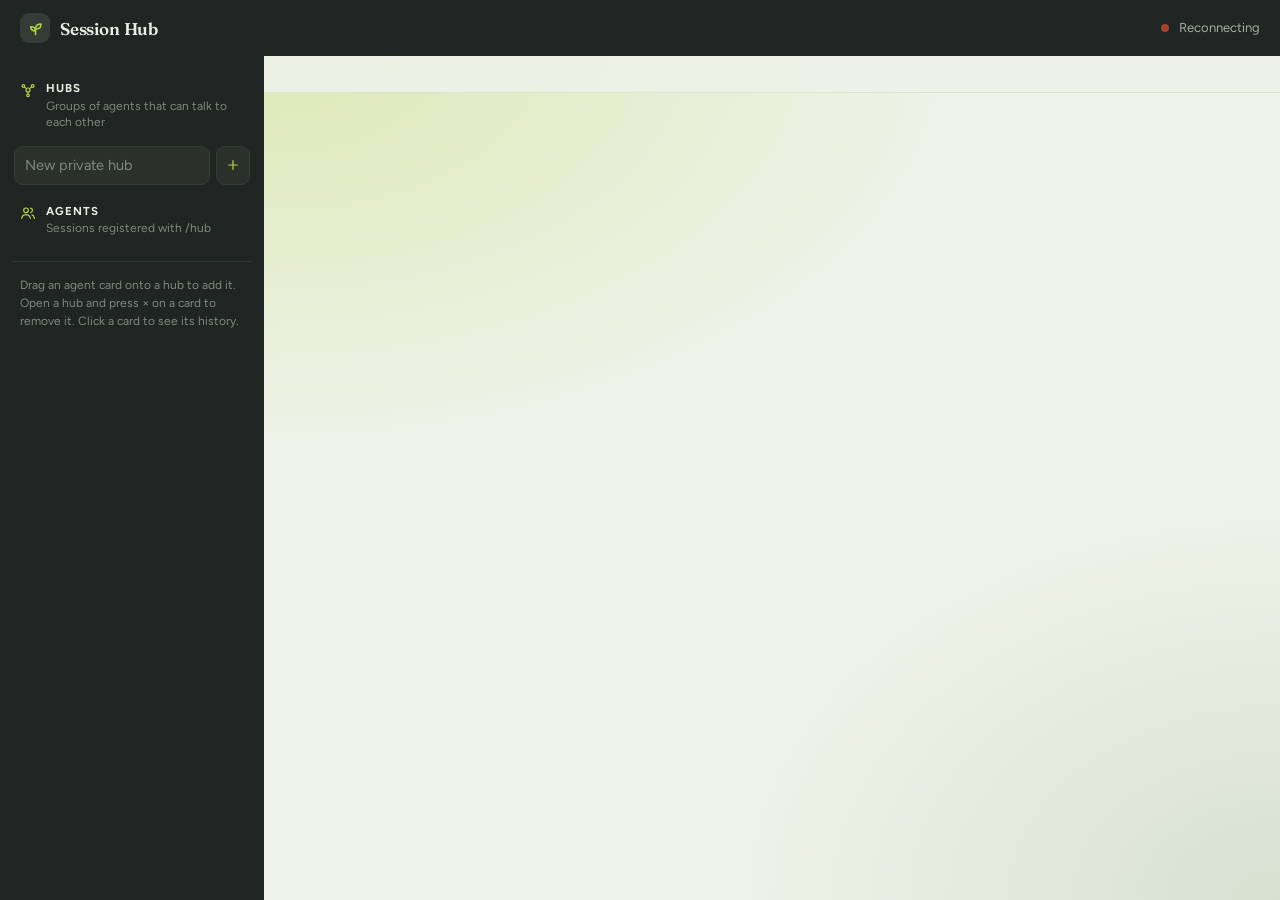
==== commit 748bee9f: "Post work from the board with a chosen lead; graph-only diamond grid - The Board tab has a composer:" ====
--- a/server/ui/index.html
+++ b/server/ui/index.html
@@ -95,10 +95,8 @@
 .new-hub button:active { transform: scale(.94); }
 .side .hint { font-size: 12px; color: var(--side-faint); padding: 14px 8px 0; margin: 16px 0 0; border-top: 1px solid var(--side-line); line-height: 1.5; }
 
-/* ---------- main area: gradient + diamond lattice ---------- */
+/* ---------- main area: clean gradient ---------- */
 main { overflow-y: auto; background:
-  repeating-linear-gradient(45deg, var(--diamond) 0 1px, transparent 1px 26px),
-  repeating-linear-gradient(-45deg, var(--diamond) 0 1px, transparent 1px 26px),
   radial-gradient(1100px 620px at 0% 0%, var(--glow-1), transparent 62%),
   radial-gradient(900px 640px at 100% 100%, var(--glow-2), transparent 60%),
   var(--bg); }
@@ -241,6 +239,36 @@
 .msg-h .name { font-weight: 700; }
 .msg .md { margin-top: 3px; }
 
+/* posting work */
+.composer-wrap { padding: 24px 30px 0; }
+.composer-wrap[hidden] { display: none; }
+.composer { padding: 16px 18px; display: grid; gap: 12px; }
+.composer-h { display: flex; gap: 10px; align-items: flex-start; }
+.composer-h svg.i { color: var(--accent); margin-top: 3px; }
+.composer input, .composer textarea, .composer select { width: 100%; padding: 9px 12px; border: 1px solid var(--border); border-radius: 10px; background: var(--bg); color: var(--text); font: inherit; transition: border-color .2s, box-shadow .2s, background-color .2s; }
+.composer textarea { resize: vertical; min-height: 64px; }
+.composer input:focus, .composer textarea:focus, .composer select:focus { outline: none; border-color: var(--accent); background: var(--panel); box-shadow: 0 0 0 3px var(--accent-soft); }
+.composer .title-in { font-weight: 600; font-size: 15px; }
+.composer-f { display: flex; flex-wrap: wrap; gap: 10px 14px; align-items: center; }
+.composer-f .lead { display: flex; align-items: center; gap: 10px; }
+.composer-f .lead > div { white-space: nowrap; }
+.composer select { width: auto; min-width: 230px; cursor: pointer; padding-right: 30px; appearance: none; background-image: url("data:image/svg+xml,%3Csvg xmlns='http://www.w3.org/2000/svg' viewBox='0 0 24 24' fill='none' stroke='%236c776e' stroke-width='2' stroke-linecap='round'%3E%3Cpath d='m6 9.5 6 6 6-6'/%3E%3C/svg%3E"); background-repeat: no-repeat; background-position: right 9px center; background-size: 16px; }
+.composer .note { flex: 1; min-width: 180px; font-size: 13px; color: var(--muted); display: flex; gap: 6px; align-items: center; }
+.composer .note.warn { color: var(--warn); }
+.composer button.post { display: inline-flex; align-items: center; gap: 7px; padding: 9px 16px; border: none; border-radius: 10px; background: var(--accent); color: #fff; font-weight: 650; cursor: pointer; transition: transform .2s var(--ease), box-shadow .25s, background-color .2s; }
+.composer button.post svg.i { color: var(--lime); }
+.composer button.post:hover { transform: translateY(-1px); box-shadow: 0 6px 16px color-mix(in srgb, var(--accent) 35%, transparent); }
+.composer button.post:active { transform: scale(.97); }
+.composer button.post:disabled { opacity: .5; cursor: not-allowed; transform: none; box-shadow: none; }
+.composer :disabled { cursor: not-allowed; }
+.work { border-left: 3px solid var(--lime); }
+.work .work-title { font-weight: 700; font-size: 15.5px; margin: 2px 0 4px; }
+.work .meta { display: flex; flex-wrap: wrap; gap: 6px 14px; align-items: center; margin-top: 10px; font-size: 13px; color: var(--muted); }
+.work .meta .avatar { width: 20px; height: 20px; font-size: 8.5px; border-radius: 6px; }
+.work .meta .who-led { display: inline-flex; gap: 6px; align-items: center; }
+.readonly { display: flex; gap: 8px; align-items: center; margin-bottom: 16px; font-size: 13px; color: var(--muted); }
+.readonly svg.i { color: var(--faint); }
+
 /* conversations */
 .convos { display: grid; grid-template-columns: 280px 1fr; gap: 16px; min-height: 420px; }
 .c-list { overflow: hidden; align-self: start; }
@@ -289,7 +317,10 @@
 
 /* graph */
 .graph-wrap { overflow: hidden; }
-.graph-wrap svg.g { display: block; width: 100%; height: auto; }
+.graph-wrap svg.g { display: block; width: 100%; height: auto; background:
+  repeating-linear-gradient(45deg, var(--diamond) 0 1px, transparent 1px 26px),
+  repeating-linear-gradient(-45deg, var(--diamond) 0 1px, transparent 1px 26px),
+  var(--panel); }
 .legend { display: flex; flex-wrap: wrap; gap: 10px 26px; padding: 12px 18px; border-top: 1px solid var(--border); font-size: 12.5px; color: var(--muted); }
 .legend span { display: inline-flex; gap: 7px; align-items: center; }
 .legend svg.k { width: 26px; height: 10px; }
@@ -377,6 +408,18 @@
       <div class="sub" id="subtitle"></div>
       <div class="tabbar" id="tabbar"><div class="tabs" id="tabs"></div><span class="tab-ink" id="tabInk"></span></div>
     </div>
+    <section class="composer-wrap" id="composerWrap" hidden>
+      <form class="composer surface" id="composer" autocomplete="off">
+        <div class="composer-h" id="composerHead"></div>
+        <input class="title-in" id="workTitle" placeholder="What needs doing, in one line" maxlength="200" aria-label="Work title">
+        <textarea id="workBody" rows="3" placeholder="Details: what it should do, constraints, what done looks like (optional)" aria-label="Work details"></textarea>
+        <div class="composer-f">
+          <label class="lead"><div id="leadTerm"></div><select id="workLead" aria-label="Lead agent"></select></label>
+          <span class="note" id="leadNote"></span>
+          <button class="post" type="submit" id="postBtn"></button>
+        </div>
+      </form>
+    </section>
     <section class="view" id="view"></section>
   </main>
 </div>
@@ -430,6 +473,10 @@
   msg: '<path d="M4 5.5h16v10.5H9.5L4 20z"/>',
   post: '<path d="M4 10v4l11 4.5V5.5L4 10zM15 9h3a2 2 0 0 1 0 6h-3M7 14.5 8.5 20"/>',
   flag: '<path d="M5 21V4.5M5 5h11.5l-2 4 2 4H5"/>',
+  me: '<circle cx="12" cy="8.5" r="3.8"/><path d="M4.5 20c.9-3.9 3.8-6 7.5-6s6.6 2.1 7.5 6"/>',
+  send: '<path d="M4 12 20 4l-6 16-3-7z"/><path d="m11 13 9-9"/>',
+  eye: '<path d="M2.5 12S6 5.5 12 5.5 21.5 12 21.5 12 18 18.5 12 18.5 2.5 12 2.5 12z"/><circle cx="12" cy="12" r="2.8"/>',
+  crown: '<path d="m4 8 4 4 4-6 4 6 4-4-1.5 10h-13z"/>',
 };
 const ic = (n, cls = '') => `<svg class="i ${cls}" viewBox="0 0 24 24" aria-hidden="true">${P[n]}</svg>`;
 
@@ -443,7 +490,9 @@
   return EARTH[(i >= 0 ? i : hash(name)) % EARTH.length];
 }
 function initials(name) { const p = name.split('-'); return (p.length > 1 ? p[0][0] + p[1][0] : name.slice(0, 2)).toUpperCase(); }
+const who = (name) => (name === 'user' ? 'You' : name);
 function avatar(name, a) {
+  if (name === 'user') return `<span class="avatar" style="background:var(--side);color:var(--lime)" title="You">${ic('me')}</span>`;
   const on = a ? `<span class="on ${a.online ? 'yes' : ''}"></span>` : '';
   return `<span class="avatar ${a && isBusy(a) ? 'busy' : ''}" style="background:${color(name)}" title="${esc(name)}">${esc(initials(name))}${on}</span>`;
 }
@@ -714,13 +763,13 @@
 }
 function eventLine(e, me) {
   if (e.from === me) {
-    if (e.type === 'task') return `${ic('clip')} Gave <b>${esc(e.to)}</b> a task`;
-    if (e.type === 'task-update') return `${ic(TASK_ST[e.status]?.[1] === 'spin' ? 'clock' : TASK_ST[e.status]?.[1] || 'ring')} ${e.status === 'accepted' ? 'Accepted' : e.status === 'done' ? 'Finished' : 'Failed'} a task from <b>${esc(e.to)}</b>`;
-    return e.to === '*' ? `${ic('post')} Posted to the board` : `${ic('msg')} Messaged <b>${esc(e.to)}</b>`;
+    if (e.type === 'task') return `${ic('clip')} Gave <b>${esc(who(e.to))}</b> a task`;
+    if (e.type === 'task-update') return `${ic(TASK_ST[e.status]?.[1] === 'spin' ? 'clock' : TASK_ST[e.status]?.[1] || 'ring')} ${e.status === 'accepted' ? 'Accepted' : e.status === 'done' ? 'Finished' : 'Failed'} a task from <b>${esc(who(e.to))}</b>`;
+    return e.to === '*' ? `${ic('post')} Posted to the board` : `${ic('msg')} Messaged <b>${esc(who(e.to))}</b>`;
   }
-  if (e.type === 'task') return `${ic('clip')} <b>${esc(e.from)}</b> gave it a task`;
-  if (e.type === 'task-update') return `${ic('check')} <b>${esc(e.from)}</b> reported ${esc(e.status)}`;
-  return `${ic('msg')} <b>${esc(e.from)}</b> messaged it`;
+  if (e.type === 'task') return `${ic('clip')} <b>${esc(who(e.from))}</b> gave it a task`;
+  if (e.type === 'task-update') return `${ic('check')} <b>${esc(who(e.from))}</b> reported ${esc(e.status)}`;
+  return `${ic('msg')} <b>${esc(who(e.from))}</b> messaged it`;
 }
 
 function drawerBody(a) {
@@ -739,7 +788,7 @@
       ${statsRow(st, true)}
       <section>${head('Tasks', 'Work it was given, and work it handed out as a lead')}${tasks.length ? `<div class="list">${tasks.map(({ t, dir, other }) => {
         const info = taskInfo(t);
-        return `<div class="list-row">${taskStatus(t.status)}<span class="grow">${esc(t.title)}<div class="note">${dir} ${esc(other)}, ${info.took !== null ? 'took ' + dur(info.took) : 'open for ' + dur(info.open)}</div></span></div>`;
+        return `<div class="list-row">${taskStatus(t.status)}<span class="grow">${esc(t.title)}<div class="note">${dir} ${esc(other === 'user' ? 'you' : other)}, ${info.took !== null ? 'took ' + dur(info.took) : 'open for ' + dur(info.open)}</div></span></div>`;
       }).join('')}</div>` : '<div class="t">No tasks yet.</div>'}</section>
       <section>${head('Files it owns', 'Claimed when it creates or edits them. Others ask before touching these.')}${st.files.length ? `<div class="list">${st.files.map((c) =>
         `<div class="list-row">${ic('file')}<span class="grow"><span class="mono">${esc(c.path)}</span>${c.note ? `<div class="note">${esc(c.note)}</div>` : ''}</span></div>`).join('')}</div>`
@@ -775,6 +824,8 @@
     case 'membership':
       return row(`<span class="mark">${ic(e.hub === 'main' ? 'leaf' : 'lock')}</span>`, `<div class="tl-head">${e.from === 'user' ? 'You' : `<b>${esc(e.from)}</b>`} ${esc(e.action)} <b>${esc(e.to)}</b> ${e.action === 'added' ? 'to' : 'from'} ${esc(e.hub)}</div>`, true);
     case 'task':
+      if (e.work) return row(face, `<div class="tl-head"><b>You</b> posted work on the board for <b>${esc(e.to)}</b> to lead</div>
+        <div class="tl-card surface work"><div class="title">${ic('flag')}${esc(e.title)}</div>${rich(e.body, k)}</div>`);
       return row(face, `<div class="tl-head"><b>${esc(e.from)}</b> handed <b>${esc(e.to)}</b> a task</div>
         <div class="tl-card surface task"><div class="title">${ic('clip')}${esc(e.title)}</div>${rich(e.body, k)}</div>`);
     case 'task-update': {
@@ -830,17 +881,92 @@
     ${rich(e.text, `b:${e.id}`)}</div></div>`;
 }
 
+const hubWork = (h) => S.tasks.filter((t) => t.hub === h && t.work);
+
+// Work the user posted: the request, who leads it, progress of the parts it was split into, and the final report.
+function workThread(t) {
+  const info = taskInfo(t);
+  const subs = S.tasks.filter((x) => x.parent === t.id);
+  const n = (s) => subs.filter((x) => x.status === s).length;
+  const progress = subs.length
+    ? `<span>${ic('tasks')} Split into ${plural(subs.length, 'part')}${n('done') ? `, ${n('done')} done` : ''}${n('accepted') ? `, ${n('accepted')} in progress` : ''}${n('assigned') ? `, ${n('assigned')} waiting` : ''}</span>`
+    : t.status === 'assigned' ? `<span>Waiting for ${esc(t.to)} to pick it up</span>` : '';
+  const end = info.end;
+  return `<div class="thread surface work">
+    <div class="msg">${avatar('user')}<div class="msg-b">
+      <div class="msg-h"><span class="name">You</span><span class="kind">${ic('flag')}Work</span>${when(t.ts)}</div>
+      <div class="work-title">${esc(t.title)}</div>${rich(t.body, `w:${t.id}`)}
+      <div class="meta"><span class="who-led">${ic('crown')} Led by ${avatar(t.to)}<b>${esc(t.to)}</b></span>${taskStatus(t.status)}${progress}
+        <span class="t">${info.took !== null ? `took ${dur(info.took)}` : `open ${dur(info.open)}`}</span></div>
+    </div></div>
+    ${end ? `<div class="msg reply">${avatar(end.from)}<div class="msg-b">
+      <div class="msg-h"><span class="name">${esc(end.from)}</span>${taskStatus(end.status)}${when(end.ts)}</div>${rich(end.report, `w:${t.id}:r`)}</div></div>` : ''}
+  </div>`;
+}
+
 function viewBoard(h) {
   const posts = hubEvents(h).filter((e) => e.type === 'message' && e.to === '*');
-  if (!posts.length) return emptyBox('The board is quiet', `Posts that agents in ${esc(h)} send to everyone appear here.`);
+  const work = hubWork(h);
+  if (!posts.length && !work.length) return emptyBox('The board is quiet', `Post work above, or wait for agents in ${esc(h)} to post to everyone.`);
   const byId = Object.fromEntries(posts.map((p) => [p.id, p]));
   const rootOf = (p) => { let r = p; const seen = new Set(); while (r.replyTo && byId[r.replyTo] && !seen.has(r.id)) { seen.add(r.id); r = byId[r.replyTo]; } return r; };
   const threads = new Map();
   for (const p of posts) { const r = rootOf(p); if (!threads.has(r.id)) threads.set(r.id, []); if (p !== r) threads.get(r.id).push(p); }
-  const latest = (id) => Math.max(tsOf(byId[id].ts), ...threads.get(id).map((x) => tsOf(x.ts)));
-  return [...threads.keys()].sort((a, b) => latest(b) - latest(a))
-    .map((id) => `<div class="thread surface">${msgRow(byId[id])}${threads.get(id).map((x) => msgRow(x, true)).join('')}</div>`).join('');
-}
+  const items = [
+    ...[...threads.keys()].map((id) => ({
+      at: Math.max(tsOf(byId[id].ts), ...threads.get(id).map((x) => tsOf(x.ts))),
+      html: `<div class="thread surface">${msgRow(byId[id])}${threads.get(id).map((x) => msgRow(x, true)).join('')}</div>`,
+    })),
+    ...work.map((t) => ({ at: Math.max(tsOf(t.ts), ...S.events.filter((e) => e.taskId === t.id).map((e) => tsOf(e.ts))), html: workThread(t) })),
+  ];
+  return items.sort((a, b) => b.at - a.at).map((i) => i.html).join('');
+}
+
+// ---------- posting work ----------
+
+function renderComposer(h) {
+  const wrap = $('composerWrap');
+  wrap.hidden = !(h && sel.tab === 'board');
+  if (wrap.hidden) return;
+  const members = inHub(h).sort((x, y) => Number(y.online) - Number(x.online) || x.name.localeCompare(y.name));
+  const select = $('workLead');
+  const cur = select.value;
+  const label = (a) => `${a.name}, ${a.role}${a.left ? ' (left)' : !a.online ? ' (offline)' : !a.listening ? ' (not listening)' : ''}`;
+  setHTML(select, `<option value="" ${cur ? '' : 'selected'} disabled>Choose who leads it</option>` +
+    members.map((a) => `<option value="${esc(a.name)}" ${cur === a.name ? 'selected' : ''}>${esc(label(a))}</option>`).join(''));
+  if (cur && !members.some((a) => a.name === cur)) select.value = '';
+  const none = !members.length;
+  for (const id of ['workTitle', 'workBody', 'workLead', 'postBtn']) $(id).disabled = none;
+  leadNote(h, none);
+}
+
+function leadNote(h, none) {
+  const note = $('leadNote');
+  const a = agent($('workLead').value);
+  let cls = 'note', html = '';
+  if (none) { cls += ' warn'; html = `${ic('alert')}Add an agent to ${esc(h)} first. Drag one here from All agents.`; }
+  else if (!a) html = `The lead plans the work, hands parts to the others in ${esc(h)} and reports back here.`;
+  else if (!a.online || a.left) { cls += ' warn'; html = `${ic('alert')}${esc(a.name)} is offline. It sees this when its session runs again.`; }
+  else if (!a.listening) { cls += ' warn'; html = `${ic('alert')}${esc(a.name)} isn’t listening, so it sees this the next time it works.`; }
+  else html = isBusy(a) ? `${ic('spin')}${esc(a.name)} is busy with: ${esc(a.doing)}. It will queue this.` : `${ic('dot')}${esc(a.name)} is free and will start right away.`;
+  note.className = cls;
+  setHTML(note, html);
+}
+
+$('workLead').addEventListener('change', () => leadNote(scopeHub()));
+$('composer').addEventListener('submit', (ev) => {
+  ev.preventDefault();
+  const h = scopeHub();
+  const title = $('workTitle').value.trim();
+  const lead = $('workLead').value;
+  if (!title) { toast('Describe the work first'); $('workTitle').focus(); return; }
+  if (!lead) { toast('Choose who leads it'); $('workLead').focus(); return; }
+  $('postBtn').disabled = true;
+  api('/api/work', { hub: h, lead, title, body: $('workBody').value })
+    .then(() => { $('workTitle').value = ''; $('workBody').value = ''; toast(`Posted. ${lead} is leading it.`); })
+    .catch((e) => toast(e.message))
+    .finally(() => { $('postBtn').disabled = false; });
+});
 
 // ---------- conversations ----------
 
@@ -849,7 +975,7 @@
 function conversations(h) {
   const map = new Map();
   for (const e of hubEvents(h)) {
-    if (e.to === '*' || !['message', 'task', 'task-update'].includes(e.type)) continue;
+    if (e.to === '*' || e.from === 'user' || e.to === 'user' || !['message', 'task', 'task-update'].includes(e.type)) continue;
     const k = pairKey(e.from, e.to);
     if (!map.has(k)) map.set(k, []);
     map.get(k).push(e);
@@ -877,7 +1003,8 @@
   if (!list.length) return emptyBox('No direct conversations yet', `Messages and tasks between two agents in ${esc(h)} appear here.`);
   const cur = list.find((c) => c.k === sel.convo) || list[0];
   const [a] = cur.k.split('|');
-  return `<div class="convos">
+  return `<div class="readonly">${ic('eye')}Read only. To talk to an agent yourself, use its Claude Code session. To give the hub work, post it on the Board.</div>
+  <div class="convos">
     <div class="c-list surface">${list.map((c) => {
       const [x, y] = c.k.split('|');
       return `<button class="c-item ${c === cur ? 'active' : ''}" data-convo="${esc(c.k)}"><span class="pair">${avatar(x)}${avatar(y)}</span>
@@ -995,8 +1122,8 @@
 const TABS = {
   activity: ['activity', 'Activity', 'Everything, in order'],
   agents: ['users', 'Agents', 'Cards and status'],
-  board: ['board', 'Board', 'Posts to the whole hub'],
-  conversations: ['chat', 'Conversations', 'One to one threads'],
+  board: ['board', 'Board', 'Post work, see posts'],
+  conversations: ['chat', 'Conversations', 'Agent threads, read only'],
   tasks: ['tasks', 'Tasks', 'Who is doing what'],
   graph: ['graph', 'Graph', 'Who talks to whom'],
 };
@@ -1019,7 +1146,7 @@
     const evs = hubEvents(h);
     const counts = {
       agents: inHub(h).length,
-      board: evs.filter((e) => e.type === 'message' && e.to === '*').length,
+      board: evs.filter((e) => e.type === 'message' && e.to === '*').length + hubWork(h).length,
       conversations: conversations(h).length,
       tasks: S.tasks.filter((t) => t.hub === h).length,
     };
@@ -1046,6 +1173,7 @@
     document.querySelectorAll('details[data-id]').forEach((d) => { if (open.has(d.dataset.id)) d.open = true; });
     main.scrollTop = keepScroll;
   }
+  renderComposer(h);
   if (navigated) { view.classList.remove('enter'); void view.offsetWidth; view.classList.add('enter'); main.scrollTop = 0; }
   renderDrawer();
   placeInks();
@@ -1070,6 +1198,9 @@
 
 $('logo').innerHTML = ic('sprout');
 $('newHubBtn').innerHTML = ic('plus');
+$('composerHead').innerHTML = `${ic('flag')}<div>${term('Post work', 'Describe a feature or job. Only the lead you choose is woken; it splits the work across this hub and reports back here.')}</div>`;
+$('leadTerm').innerHTML = term('Lead', 'Plans and delegates');
+$('postBtn').innerHTML = `${ic('send')}Post to board`;
 $('hubsHead').innerHTML = `${ic('hubs')}<div>${term('Hubs', 'Groups of agents that can talk to each other')}</div>`;
 $('agentsHead').innerHTML = `${ic('users')}<div>${term('Agents', 'Sessions registered with /hub')}</div>`;
 fetch('/api/state').then((r) => r.json()).then((s) => { if (!S) { S = s; render(true); } }).catch(() => {});
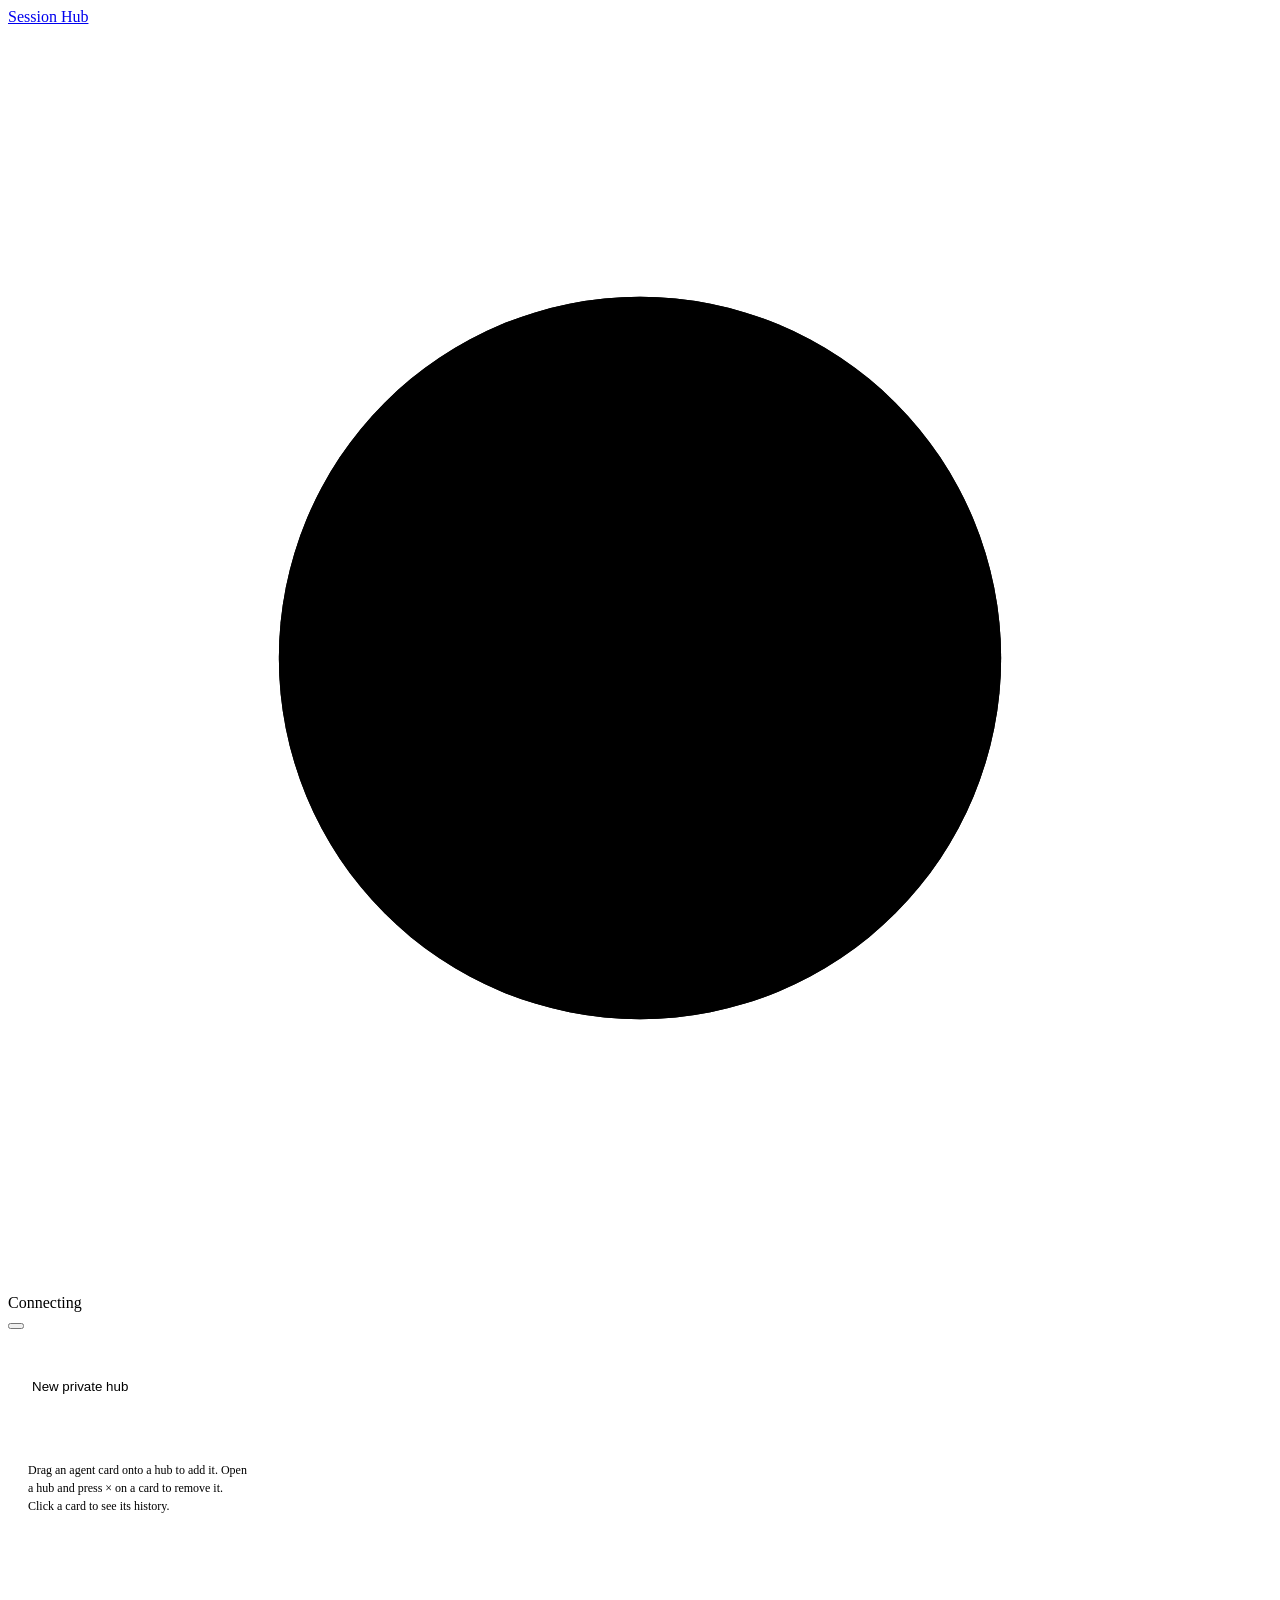
==== commit 9ffd6cd5: "One web UI for all projects, /hub-wipe, images on posted work, UI polish - One server serves every p" ====
--- a/server/ui/index.html
+++ b/server/ui/index.html
@@ -7,75 +7,23 @@
 <link rel="icon" href="data:image/svg+xml,%3Csvg xmlns='http://www.w3.org/2000/svg' viewBox='0 0 24 24'%3E%3Crect width='24' height='24' rx='6' fill='%231f2522'/%3E%3Cg fill='none' stroke='%23c6e05a' stroke-width='1.9' stroke-linecap='round' stroke-linejoin='round'%3E%3Cpath d='M12 20v-7'/%3E%3Cpath d='M12 13c0-4 2.6-6.6 7-6.6 0 4-2.6 6.6-7 6.6z'/%3E%3Cpath d='M12 15.2c0-3.1-2.2-5.3-6-5.3 0 3.1 2.2 5.3 6 5.3z'/%3E%3C/g%3E%3C/svg%3E">
 <link rel="preconnect" href="https://fonts.googleapis.com">
 <link rel="preconnect" href="https://fonts.gstatic.com" crossorigin>
-<link href="https://fonts.googleapis.com/css2?family=Figtree:wght@400;500;600;700&family=Fraunces:opsz,wght@9..144,600&family=JetBrains+Mono:wght@400;500&display=swap" rel="stylesheet">
+<link href="https://fonts.googleapis.com/css2?family=Figtree:wght@400;500;600;700&family=Fraunces:opsz,wght@9..144,400;9..144,700&family=JetBrains+Mono:wght@400;500&display=swap" rel="stylesheet">
+<link rel="stylesheet" href="/ui/base.css">
 <style>
-:root {
-  --bg: #eef2e8; --panel: #fbfcf8; --panel-2: #f0f4ea; --border: #dbe3d1; --border-strong: #c2ceb6;
-  --text: #1f2522; --muted: #515d53; --faint: #6c776e;
-  --accent: #2f6b3a; --accent-soft: #e2eedb; --accent-text: #24572e;
-  --lime: #b5d43f; --lime-soft: #eef6cf; --lime-text: #4a5a0c;
-  --ok: #2f7d3e; --warn: #a3621a; --bad: #a8412c;
-  --diamond: rgba(47,107,58,.075); --glow-1: rgba(181,212,63,.30); --glow-2: rgba(47,107,58,.13);
-  --side: #1f2522; --side-2: #2a312d; --side-3: #343c37; --side-text: #e9eee6; --side-muted: #a3aea4; --side-faint: #7d897f; --side-line: #2f3732;
-  --shadow: 0 1px 2px rgba(31,37,34,.05), 0 2px 8px rgba(31,37,34,.05);
-  --shadow-lg: 0 14px 34px rgba(31,37,34,.13), 0 2px 6px rgba(31,37,34,.06);
-  --radius: 12px;
-  --ease: cubic-bezier(.22,.7,.2,1);
-  --font: "Figtree", ui-sans-serif, system-ui, "Segoe UI", sans-serif;
-  --serif: "Fraunces", Georgia, serif;
-  --mono: "JetBrains Mono", ui-monospace, Consolas, monospace;
-  color-scheme: light;
-}
-@media (prefers-color-scheme: dark) {
-  :root {
-    --bg: #141816; --panel: #1b201d; --panel-2: #222824; --border: #2c3430; --border-strong: #3b4540;
-    --text: #e6ebe3; --muted: #aab4aa; --faint: #87938a;
-    --accent: #8acb70; --accent-soft: #233320; --accent-text: #bfe5ad;
-    --lime: #cfe86a; --lime-soft: #2c3417; --lime-text: #dcef8c;
-    --ok: #85d179; --warn: #e2b05a; --bad: #ec8f78;
-    --diamond: rgba(207,232,106,.05); --glow-1: rgba(207,232,106,.08); --glow-2: rgba(138,203,112,.08);
-    --side: #0f1210; --side-2: #1a1f1c; --side-3: #242a26; --side-line: #1f2522;
-    --shadow: 0 1px 2px rgba(0,0,0,.35);
-    --shadow-lg: 0 14px 34px rgba(0,0,0,.5);
-    color-scheme: dark;
-  }
-}
-* { box-sizing: border-box; }
-html, body { margin: 0; height: 100%; }
-body { background: var(--bg); color: var(--text); font: 14.5px/1.55 var(--font); -webkit-font-smoothing: antialiased; }
-button, input { font: inherit; color: inherit; }
-a { color: var(--accent-text); text-underline-offset: 2px; }
-.mono, code { font-family: var(--mono); font-size: 12.5px; }
-svg.i { width: 16px; height: 16px; flex: none; fill: none; stroke: currentColor; stroke-width: 1.8; stroke-linecap: round; stroke-linejoin: round; vertical-align: -3px; }
-small.d { display: block; color: var(--faint); font-size: 12px; font-weight: 400; line-height: 1.35; letter-spacing: 0; text-transform: none; }
-
-/* ---------- top bar + sidebar (dark) ---------- */
-.top { height: 56px; display: flex; align-items: center; gap: 14px; padding: 0 20px; background: var(--side); color: var(--side-text); }
-.brand { display: flex; align-items: center; gap: 10px; font: 600 17px/1 var(--serif); letter-spacing: -.01em; }
-.logo { width: 30px; height: 30px; border-radius: 9px; background: var(--side-3); display: grid; place-items: center; color: var(--lime); }
-.logo svg.i { width: 19px; height: 19px; stroke-width: 1.9; }
-.project { color: var(--side-muted); padding-left: 14px; border-left: 1px solid var(--side-3); overflow: hidden; text-overflow: ellipsis; white-space: nowrap; font-size: 13.5px; }
-.spacer { flex: 1; }
-.conn { display: flex; align-items: center; gap: 7px; font-size: 13px; color: var(--side-muted); white-space: nowrap; }
-.live { width: 14px; height: 14px; overflow: visible; }
-.live circle { fill: var(--lime); }
-.live .ring { fill: none; stroke: var(--lime); stroke-width: 1.5; transform-box: fill-box; transform-origin: center; animation: ring 2.4s var(--ease) infinite; }
-.conn.bad .live circle { fill: var(--bad); } .conn.bad .live .ring { display: none; }
-.conn.wait .live circle { fill: var(--side-faint); } .conn.wait .live .ring { display: none; }
-@keyframes ring { from { transform: scale(.6); opacity: .9; } to { transform: scale(1.9); opacity: 0; } }
-
+/* ---------- frame ---------- */
 .layout { display: grid; grid-template-columns: 264px 1fr; height: calc(100% - 56px); }
-.side { position: relative; background: var(--side); color: var(--side-text); padding: 8px 12px 20px; overflow-y: auto; }
-.cat { margin-top: 16px; }
+.side { position: relative; color: var(--side-text); padding: 8px 12px 20px; overflow-y: auto; }
+.cat { margin-top: 18px; }
 .cat-h { display: flex; gap: 10px; align-items: flex-start; padding: 0 8px 8px; }
-.cat-h svg.i { color: var(--lime); margin-top: 2px; }
-.cat-h b { display: block; font-size: 11.5px; font-weight: 700; letter-spacing: .08em; text-transform: uppercase; color: var(--side-text); }
+.cat-h svg.i { color: var(--lime); margin-top: 3px; }
+.cat-h b { display: block; font: 700 15px/1.3 var(--serif); color: var(--side-text); }
 .cat-h small.d { color: var(--side-faint); }
-.side-ink { position: absolute; left: 0; top: 0; border-radius: 10px; background: var(--side-2); pointer-events: none; opacity: 0; }
+.side-ink { position: absolute; left: 0; top: 0; border-radius: 10px; background: var(--side-2); pointer-events: none; opacity: 0; box-shadow: inset 0 0 0 1px var(--side-3); }
 .side-ink::before { content: ""; position: absolute; left: -12px; top: 9px; bottom: 9px; width: 3px; border-radius: 0 3px 3px 0; background: var(--lime); }
 .side.ready .side-ink { transition: transform .32s var(--ease), height .32s var(--ease), width .32s var(--ease), opacity .2s; }
 .nav-item { position: relative; z-index: 1; display: flex; align-items: center; gap: 11px; width: 100%; padding: 8px 10px; margin: 1px 0; border: 1px dashed transparent; border-radius: 10px; background: none; cursor: pointer; text-align: left; color: var(--side-muted); transition: color .2s, background-color .2s, border-color .2s; }
 .nav-item:hover { color: var(--side-text); background: rgba(255,255,255,.035); }
+.nav-item:focus-visible { outline-color: var(--lime); }
 .nav-item.active { color: var(--side-text); background: none; }
 .nav-item .tile { width: 30px; height: 30px; border-radius: 8px; background: var(--side-2); display: grid; place-items: center; flex: none; transition: background-color .25s, color .25s, transform .25s var(--ease); }
 .nav-item:hover .tile { transform: translateY(-1px); }
@@ -93,104 +41,83 @@
 .new-hub button { width: 34px; border-radius: 9px; border: 1px solid var(--side-3); background: var(--side-2); color: var(--lime); cursor: pointer; display: grid; place-items: center; transition: background-color .2s, transform .15s; }
 .new-hub button:hover { background: var(--side-3); }
 .new-hub button:active { transform: scale(.94); }
-.side .hint { font-size: 12px; color: var(--side-faint); padding: 14px 8px 0; margin: 16px 0 0; border-top: 1px solid var(--side-line); line-height: 1.5; }
-
-/* ---------- main area: clean gradient ---------- */
-main { overflow-y: auto; background:
-  radial-gradient(1100px 620px at 0% 0%, var(--glow-1), transparent 62%),
-  radial-gradient(900px 640px at 100% 100%, var(--glow-2), transparent 60%),
-  var(--bg); }
-.main-h { position: sticky; top: 0; z-index: 3; background: color-mix(in srgb, var(--bg) 93%, transparent); padding: 22px 30px 0; border-bottom: 1px solid var(--border); }
-.main-h h1 { margin: 0 0 3px; font: 600 24px/1.2 var(--serif); letter-spacing: -.015em; display: flex; align-items: center; gap: 10px; }
-.main-h h1 svg.i { width: 20px; height: 20px; color: var(--accent); }
-.sub { color: var(--muted); font-size: 13.5px; margin-bottom: 14px; }
+.side .hint { font-size: 12px; color: var(--side-faint); padding: 14px 8px 0; margin: 18px 0 0; border-top: 1px solid var(--side-line); line-height: 1.5; }
+
+main { overflow-y: auto; }
+.main-h { position: sticky; top: 0; z-index: 3; background: color-mix(in srgb, var(--bg) 94%, transparent); padding: 22px 30px 0; border-bottom: 1px solid var(--border); }
+.main-h h1 { margin: 0 0 3px; font: 700 28px/1.15 var(--serif); letter-spacing: -.02em; display: flex; align-items: center; gap: 10px; }
+.main-h h1 svg.i { width: 21px; height: 21px; color: var(--accent); }
+.sub { color: var(--muted); font-size: 14px; margin-bottom: 14px; }
 .tabbar { position: relative; }
 .tabs { display: flex; gap: 4px; overflow-x: auto; scrollbar-width: none; }
 .tab { display: flex; gap: 9px; align-items: flex-start; padding: 8px 14px 11px 10px; border: none; background: none; cursor: pointer; color: var(--muted); text-align: left; border-radius: 9px 9px 0 0; transition: color .2s, background-color .2s; }
 .tab svg.i { margin-top: 2px; transition: transform .25s var(--ease); }
-.tab:hover { color: var(--text); background: color-mix(in srgb, var(--panel) 60%, transparent); }
+.tab:hover { color: var(--text); background: color-mix(in srgb, var(--panel) 70%, transparent); }
 .tab:hover svg.i { transform: translateY(-1px); }
 .tab b { font-weight: 600; white-space: nowrap; }
 .tab .n { font-size: 12px; color: var(--faint); margin-left: 3px; font-weight: 500; font-variant-numeric: tabular-nums; }
 .tab small.d { font-size: 11.5px; white-space: nowrap; }
 .tab.active { color: var(--text); }
 .tab.active svg.i { color: var(--accent); }
-.tab-ink { position: absolute; bottom: -1px; left: 0; height: 3px; border-radius: 3px 3px 0 0; background: linear-gradient(90deg, var(--accent), var(--lime)); opacity: 0; pointer-events: none; }
+.tab-ink { position: absolute; bottom: -1px; left: 0; height: 3px; border-radius: 3px 3px 0 0; background: var(--accent); opacity: 0; pointer-events: none; }
+.tab-ink::after { content: ""; position: absolute; right: 0; top: 0; bottom: 0; width: 30%; border-radius: inherit; background: var(--lime); }
 .tabbar.ready .tab-ink { transition: transform .32s var(--ease), width .32s var(--ease), opacity .2s; }
 .view { padding: 24px 30px 48px; }
 .view.enter { animation: rise .32s var(--ease); }
 @keyframes rise { from { opacity: 0; transform: translateY(6px); } }
-
-.empty { border: 1px dashed var(--border-strong); border-radius: var(--radius); padding: 40px 30px; text-align: center; color: var(--muted); background: color-mix(in srgb, var(--panel) 85%, transparent); }
-.empty svg.i { width: 34px; height: 34px; color: var(--accent); stroke-width: 1.4; margin-bottom: 8px; }
-.empty b { color: var(--text); display: block; margin-bottom: 4px; font-size: 15px; }
-.lbl { display: block; font-size: 11px; text-transform: uppercase; letter-spacing: .07em; color: var(--muted); font-weight: 700; }
-.lbl + small.d { margin: 1px 0 8px; }
-
-/* status: icon + coloured text, no pill */
-.st { display: inline-flex; align-items: center; gap: 5px; font-size: 12.5px; font-weight: 600; white-space: nowrap; color: var(--faint); }
-.st svg.i { width: 15px; height: 15px; }
-.st.ok { color: var(--ok); } .st.warn { color: var(--warn); } .st.bad { color: var(--bad); } .st.go { color: var(--accent); }
-.tag { display: inline-flex; align-items: center; gap: 4px; font-size: 12.5px; color: var(--muted); white-space: nowrap; }
-.tag svg.i { width: 14px; height: 14px; color: var(--accent); }
-.spin { transform-box: fill-box; transform-origin: center; animation: spin 1.6s linear infinite; }
-@keyframes spin { to { transform: rotate(360deg); } }
-.t { color: var(--faint); font-size: 12.5px; }
-.sep { color: var(--border-strong); }
+.loading { display: grid; gap: 14px; } .loading .skel { height: 90px; } .loading .skel:first-child { height: 140px; }
+
+/* the newest items glow once when they arrive */
+.fresh { animation: fresh 2.6s var(--ease); }
+@keyframes fresh { 0%, 30% { box-shadow: 0 0 0 3px var(--lime), var(--shadow); } 100% { box-shadow: 0 0 0 0 transparent, var(--shadow); } }
 
 /* formatted agent text */
-.md { overflow-wrap: anywhere; }
+.md { overflow-wrap: anywhere; max-width: 78ch; }
 .md p { margin: 0 0 8px; }
 .md p:last-child, .md ul:last-child, .md ol:last-child { margin-bottom: 0; }
 .md ul, .md ol { margin: 2px 0 9px; padding-left: 20px; }
 .md li { margin: 3px 0; }
 .md li::marker { color: var(--accent); }
-.md h4 { margin: 13px 0 4px; font-size: 11px; text-transform: uppercase; letter-spacing: .07em; color: var(--accent-text); font-weight: 700; }
+.md h4 { margin: 13px 0 4px; font-size: 13px; color: var(--accent-text); font-weight: 700; }
 .md h4:first-child { margin-top: 0; }
 .md code { background: var(--panel-2); border: 1px solid var(--border); border-radius: 5px; padding: 0 4px; font-size: 12px; }
 .clamp { max-height: 10em; overflow: hidden; -webkit-mask-image: linear-gradient(#000 62%, transparent); mask-image: linear-gradient(#000 62%, transparent); }
-.more { display: inline-flex; align-items: center; gap: 4px; border: none; background: none; padding: 4px 0 0; color: var(--accent-text); cursor: pointer; font-size: 13px; font-weight: 600; }
+.more { display: inline-flex; align-items: center; gap: 4px; border: none; background: none; padding: 4px 0 0; color: var(--accent-text); cursor: pointer; font-size: 13px; font-weight: 600; border-radius: 6px; }
 .more svg.i { width: 14px; height: 14px; transition: transform .25s var(--ease); }
 .more.open svg.i { transform: rotate(180deg); }
 .more:hover { text-decoration: underline; text-underline-offset: 3px; }
-
-/* shared surface + hover life */
-.surface { background: var(--panel); border: 1px solid var(--border); border-radius: var(--radius); box-shadow: var(--shadow); transition: border-color .25s, box-shadow .3s var(--ease), transform .3s var(--ease); }
-.lift:hover { transform: translateY(-2px); box-shadow: var(--shadow-lg); border-color: var(--border-strong); }
+.meta { display: inline-flex; flex-wrap: wrap; gap: 4px 12px; align-items: center; }
 
 /* agent cards */
 .grid { display: grid; grid-template-columns: repeat(auto-fill, minmax(300px, 1fr)); gap: 16px; }
-.card { padding: 16px 18px; display: flex; flex-direction: column; gap: 12px; cursor: pointer; }
+.card { padding: 16px 18px; display: flex; flex-direction: column; gap: 12px; cursor: pointer; box-shadow: none; }
 .card.dragging { opacity: .45; }
 .card.selected { border-color: var(--accent); }
 .card-h { display: flex; align-items: center; gap: 12px; }
-.avatar { width: 36px; height: 36px; border-radius: 10px; display: grid; place-items: center; color: #fff; font-weight: 700; font-size: 13px; flex: none; position: relative; letter-spacing: .02em; }
-.avatar .on { position: absolute; right: -3px; bottom: -3px; width: 12px; height: 12px; border-radius: 50%; border: 2.5px solid var(--panel); background: var(--faint); }
-.avatar .on.yes { background: var(--ok); }
-.avatar.busy::after { content: ""; position: absolute; inset: -4px; border-radius: 13px; border: 2px solid var(--lime); animation: breathe 2.4s ease-in-out infinite; }
-@keyframes breathe { 50% { opacity: .25; transform: scale(1.04); } }
 .who { min-width: 0; flex: 1; }
-.who .name { font-weight: 700; font-size: 15px; }
+.who .name { font-weight: 700; font-size: 15.5px; }
 .who .role { color: var(--muted); font-size: 13px; overflow: hidden; text-overflow: ellipsis; white-space: nowrap; }
 .x { border: none; background: none; cursor: pointer; color: var(--faint); border-radius: 8px; width: 30px; height: 30px; display: grid; place-items: center; flex: none; transition: background-color .2s, color .2s, transform .2s var(--ease); }
 .x:hover { background: color-mix(in srgb, var(--bad) 12%, transparent); color: var(--bad); transform: rotate(90deg); }
 .purpose { color: var(--muted); font-size: 13.5px; }
-.doing { border-left: 3px solid var(--border-strong); padding: 2px 0 2px 11px; font-size: 14px; }
-.doing .lbl { margin-bottom: 1px; }
-.doing.busy { border-left-color: var(--lime); }
+.doing { background: var(--panel-2); border-radius: 9px; padding: 8px 11px; font-size: 14px; }
+.doing .val { display: flex; gap: 7px; align-items: flex-start; }
+.doing .val svg.i { margin-top: 3px; color: var(--accent); }
 .doing.idle .val { color: var(--faint); }
 .stats { display: grid; grid-template-columns: repeat(4, 1fr); gap: 1px; background: var(--border); border: 1px solid var(--border); border-radius: 10px; overflow: hidden; }
 .stat { background: var(--panel); padding: 7px 8px 8px; text-align: center; }
-.stat b { display: block; font: 600 18px/1.2 var(--serif); font-variant-numeric: tabular-nums; }
+.stat b { display: block; font: 700 19px/1.2 var(--serif); font-variant-numeric: tabular-nums; }
 .stat span { display: block; font-size: 12px; font-weight: 600; color: var(--muted); }
 .stat small.d { font-size: 10.5px; }
 .stat.hot b { color: var(--warn); }
-.files { display: flex; flex-direction: column; gap: 3px; font-size: 12px; color: var(--faint); }
+.files { display: flex; flex-direction: column; gap: 3px; font-size: 12.5px; color: var(--faint); }
 .files .f { display: flex; gap: 6px; align-items: center; min-width: 0; color: var(--muted); }
 .files .f svg.i { width: 13px; height: 13px; color: var(--faint); }
-.files .mono { font-size: 11.5px; overflow: hidden; text-overflow: ellipsis; white-space: nowrap; }
+.files .p { overflow: hidden; text-overflow: ellipsis; white-space: nowrap; }
 .card-f { display: flex; flex-wrap: wrap; gap: 6px 14px; align-items: center; padding-top: 10px; border-top: 1px solid var(--border); }
 .card-f .t { margin-left: auto; }
+.card .go { color: var(--faint); transition: color .25s, transform .3s var(--ease); }
+.card:hover .go { color: var(--accent); transform: translateX(3px); }
 
 /* activity timeline */
 .filters { display: flex; flex-wrap: wrap; gap: 6px; align-items: center; margin-bottom: 22px; }
@@ -201,10 +128,10 @@
 .chip .avatar { width: 20px; height: 20px; font-size: 8.5px; border-radius: 6px; }
 .chip.on { border-color: var(--accent); background: var(--accent-soft); color: var(--accent-text); font-weight: 600; }
 .session-h { display: flex; align-items: center; gap: 12px; margin: 0 0 14px; }
-.session-h .when { font: 600 15px/1.2 var(--serif); }
+.session-h .when { font: 700 16px/1.2 var(--serif); }
 .session-h .faces { display: flex; padding-left: 4px; }
 .session-h .faces .avatar { width: 22px; height: 22px; font-size: 9px; border-radius: 7px; margin-left: -5px; box-shadow: 0 0 0 2px var(--bg); }
-.session-h .line { flex: 1; height: 1px; background: linear-gradient(90deg, var(--border-strong), transparent); }
+.session-h .line { flex: 1; height: 1px; background: var(--border-strong); opacity: .6; }
 .tl { margin-bottom: 34px; }
 .tl-item { display: grid; grid-template-columns: 72px 32px 1fr; }
 .tl-time { font-size: 12.5px; color: var(--faint); text-align: right; padding: 6px 10px 0 0; font-variant-numeric: tabular-nums; white-space: nowrap; }
@@ -215,21 +142,19 @@
 .tl-rail .avatar { width: 26px; height: 26px; font-size: 9.5px; border-radius: 8px; margin-top: 2px; box-shadow: 0 0 0 4px var(--bg); }
 .tl-rail .mark { position: relative; margin-top: 6px; width: 20px; height: 20px; border-radius: 50%; background: var(--bg); display: grid; place-items: center; color: var(--faint); }
 .tl-rail .mark svg.i { width: 16px; height: 16px; }
-.tl-rail .mark.ok { color: var(--ok); } .tl-rail .mark.go { color: var(--accent); } .tl-rail .mark.bad { color: var(--bad); }
+.tl-rail .mark.go { color: var(--accent); }
 .tl-body { padding: 4px 0 18px 8px; min-width: 0; }
 .tl-head { font-size: 14px; color: var(--muted); display: flex; flex-wrap: wrap; gap: 4px 6px; align-items: center; }
 .tl-head b { color: var(--text); font-weight: 650; }
 .tl-head .q { color: var(--text); font-weight: 600; }
 .tl-item.minor .tl-head { font-size: 13px; }
-.tl-card { margin-top: 7px; padding: 12px 15px; }
-.tl-card.task { border-left: 3px solid var(--accent); }
-.tl-card.done { border-left: 3px solid var(--lime); }
-.tl-card.failed { border-left: 3px solid var(--bad); }
+.tl-card { margin-top: 7px; padding: 12px 15px; box-shadow: none; }
 .tl-card .title { font-weight: 700; margin-bottom: 5px; display: flex; gap: 7px; align-items: center; }
 .tl-card .title svg.i { color: var(--accent); }
+.tl-card.work { background: color-mix(in srgb, var(--lime-soft) 60%, var(--panel)); }
 
 /* board */
-.thread { margin-bottom: 16px; overflow: hidden; }
+.thread { margin-bottom: 16px; overflow: hidden; box-shadow: none; }
 .msg { display: flex; gap: 12px; padding: 14px 18px; }
 .msg + .msg { border-top: 1px solid var(--border); }
 .msg.reply { padding-left: 58px; background: var(--panel-2); }
@@ -238,40 +163,62 @@
 .msg-h { display: flex; gap: 8px; align-items: baseline; flex-wrap: wrap; }
 .msg-h .name { font-weight: 700; }
 .msg .md { margin-top: 3px; }
+.kind { display: inline-flex; align-items: center; gap: 4px; font-size: 12.5px; font-weight: 650; color: var(--accent-text); }
+.kind svg.i { width: 14px; height: 14px; color: var(--accent); }
 
 /* posting work */
 .composer-wrap { padding: 24px 30px 0; }
-.composer-wrap[hidden] { display: none; }
 .composer { padding: 16px 18px; display: grid; gap: 12px; }
 .composer-h { display: flex; gap: 10px; align-items: flex-start; }
 .composer-h svg.i { color: var(--accent); margin-top: 3px; }
-.composer input, .composer textarea, .composer select { width: 100%; padding: 9px 12px; border: 1px solid var(--border); border-radius: 10px; background: var(--bg); color: var(--text); font: inherit; transition: border-color .2s, box-shadow .2s, background-color .2s; }
+.composer-h b { font: 700 17px/1.3 var(--serif); }
+.composer input, .composer textarea, .composer select { width: 100%; padding: 9px 12px; border: 1px solid var(--border); border-radius: 10px; background: var(--bg); color: var(--text); transition: border-color .2s, box-shadow .2s, background-color .2s; }
 .composer textarea { resize: vertical; min-height: 64px; }
 .composer input:focus, .composer textarea:focus, .composer select:focus { outline: none; border-color: var(--accent); background: var(--panel); box-shadow: 0 0 0 3px var(--accent-soft); }
 .composer .title-in { font-weight: 600; font-size: 15px; }
 .composer-f { display: flex; flex-wrap: wrap; gap: 10px 14px; align-items: center; }
 .composer-f .lead { display: flex; align-items: center; gap: 10px; }
 .composer-f .lead > div { white-space: nowrap; }
-.composer select { width: auto; min-width: 230px; cursor: pointer; padding-right: 30px; appearance: none; background-image: url("data:image/svg+xml,%3Csvg xmlns='http://www.w3.org/2000/svg' viewBox='0 0 24 24' fill='none' stroke='%236c776e' stroke-width='2' stroke-linecap='round'%3E%3Cpath d='m6 9.5 6 6 6-6'/%3E%3C/svg%3E"); background-repeat: no-repeat; background-position: right 9px center; background-size: 16px; }
+.composer select { width: auto; min-width: 230px; max-width: 100%; cursor: pointer; padding-right: 30px; appearance: none; background-image: url("data:image/svg+xml,%3Csvg xmlns='http://www.w3.org/2000/svg' viewBox='0 0 24 24' fill='none' stroke='%236c776e' stroke-width='2' stroke-linecap='round'%3E%3Cpath d='m6 9.5 6 6 6-6'/%3E%3C/svg%3E"); background-repeat: no-repeat; background-position: right 9px center; background-size: 16px; }
 .composer .note { flex: 1; min-width: 180px; font-size: 13px; color: var(--muted); display: flex; gap: 6px; align-items: center; }
-.composer .note.warn { color: var(--warn); }
+.composer .note svg.i { color: var(--accent); }
+.composer .note.warn, .composer .note.warn svg.i { color: var(--warn); }
 .composer button.post { display: inline-flex; align-items: center; gap: 7px; padding: 9px 16px; border: none; border-radius: 10px; background: var(--accent); color: #fff; font-weight: 650; cursor: pointer; transition: transform .2s var(--ease), box-shadow .25s, background-color .2s; }
-.composer button.post svg.i { color: var(--lime); }
+:root[data-theme="dark"] .composer button.post { color: #11160f; }
+@media (prefers-color-scheme: dark) { :root:not([data-theme="light"]) .composer button.post { color: #11160f; } }
 .composer button.post:hover { transform: translateY(-1px); box-shadow: 0 6px 16px color-mix(in srgb, var(--accent) 35%, transparent); }
 .composer button.post:active { transform: scale(.97); }
 .composer button.post:disabled { opacity: .5; cursor: not-allowed; transform: none; box-shadow: none; }
 .composer :disabled { cursor: not-allowed; }
-.work { border-left: 3px solid var(--lime); }
-.work .work-title { font-weight: 700; font-size: 15.5px; margin: 2px 0 4px; }
-.work .meta { display: flex; flex-wrap: wrap; gap: 6px 14px; align-items: center; margin-top: 10px; font-size: 13px; color: var(--muted); }
+.attach { display: flex; flex-wrap: wrap; align-items: center; gap: 8px 12px; }
+.add-img { display: inline-flex; align-items: center; gap: 7px; padding: 7px 12px; border: 1px dashed var(--border-strong); border-radius: 10px; color: var(--accent-text); font-weight: 600; font-size: 13.5px; cursor: pointer; transition: border-color .2s, background-color .2s, transform .2s var(--ease); }
+.add-img:hover { border-color: var(--accent); background: var(--accent-soft); }
+.add-img:active { transform: scale(.97); }
+.add-img:focus-within { outline: 2px solid var(--accent); outline-offset: 2px; }
+.composer.dropping { border-color: var(--accent); box-shadow: 0 0 0 3px var(--accent-soft); }
+.thumbs { display: flex; flex-wrap: wrap; gap: 8px; width: 100%; }
+.thumbs:empty { display: none; }
+.thumb { margin: 0; position: relative; width: 84px; height: 64px; border-radius: 9px; overflow: hidden; border: 1px solid var(--border); background: var(--panel-2); animation: pop .25s var(--ease); }
+@keyframes pop { from { transform: scale(.85); opacity: 0; } }
+.thumb img { width: 100%; height: 100%; object-fit: cover; display: block; }
+.thumb button { position: absolute; top: 3px; right: 3px; width: 22px; height: 22px; border-radius: 6px; border: none; background: rgba(20,24,22,.75); color: #fff; display: grid; place-items: center; cursor: pointer; opacity: .85; transition: opacity .2s, transform .2s var(--ease); }
+.thumb button:hover { opacity: 1; transform: scale(1.08); }
+.thumb button svg.i { width: 13px; height: 13px; }
+.imgs { display: flex; flex-wrap: wrap; gap: 8px; margin-top: 8px; }
+.imgs a { display: block; width: 132px; height: 96px; border-radius: 10px; overflow: hidden; border: 1px solid var(--border); background: var(--panel-2); transition: transform .25s var(--ease), border-color .2s; }
+.imgs a:hover { transform: translateY(-2px); border-color: var(--accent); }
+.imgs img { width: 100%; height: 100%; object-fit: cover; display: block; }
+.work .msg:first-child { background: color-mix(in srgb, var(--lime-soft) 60%, var(--panel)); }
+.work .work-title { font: 700 18px/1.3 var(--serif); margin: 2px 0 4px; }
+.work .meta { margin-top: 10px; font-size: 13px; color: var(--muted); }
 .work .meta .avatar { width: 20px; height: 20px; font-size: 8.5px; border-radius: 6px; }
 .work .meta .who-led { display: inline-flex; gap: 6px; align-items: center; }
-.readonly { display: flex; gap: 8px; align-items: center; margin-bottom: 16px; font-size: 13px; color: var(--muted); }
+.readonly { display: flex; gap: 8px; align-items: center; margin-bottom: 16px; font-size: 13.5px; color: var(--muted); }
 .readonly svg.i { color: var(--faint); }
 
 /* conversations */
 .convos { display: grid; grid-template-columns: 280px 1fr; gap: 16px; min-height: 420px; }
-.c-list { overflow: hidden; align-self: start; }
+.c-list { overflow: hidden; align-self: start; box-shadow: none; }
 .c-item { display: flex; gap: 11px; align-items: center; width: 100%; padding: 12px 15px; border: none; border-bottom: 1px solid var(--border); background: none; text-align: left; cursor: pointer; transition: background-color .2s; position: relative; }
 .c-item:last-child { border-bottom: none; }
 .c-item:hover { background: var(--panel-2); }
@@ -281,28 +228,26 @@
 .pair .avatar { width: 26px; height: 26px; font-size: 10px; border-radius: 8px; }
 .pair .avatar + .avatar { margin-left: -6px; box-shadow: 0 0 0 2px var(--panel); }
 .c-item .nm { font-weight: 650; }
-.chat { padding: 20px; display: flex; flex-direction: column; gap: 16px; min-width: 0; }
+.chat { padding: 20px; display: flex; flex-direction: column; gap: 16px; min-width: 0; box-shadow: none; }
 .bubble-row { display: flex; gap: 10px; align-items: flex-end; max-width: 80%; }
 .bubble-row.right { align-self: flex-end; flex-direction: row-reverse; }
 .bubble-row .avatar { width: 28px; height: 28px; font-size: 10px; border-radius: 8px; }
-.bubble { background: var(--panel-2); border-radius: 14px 14px 14px 4px; padding: 10px 14px; min-width: 0; transition: transform .25s var(--ease); }
+.bubble { background: var(--panel-2); border-radius: 14px 14px 14px 4px; padding: 10px 14px; min-width: 0; }
 .right .bubble { background: var(--accent-soft); border-radius: 14px 14px 4px 14px; }
 .bubble .msg-h { margin-bottom: 3px; }
 .bubble.task { border: 1px solid var(--border-strong); background: var(--panel); }
-.kind { display: inline-flex; align-items: center; gap: 4px; font-size: 12px; font-weight: 700; color: var(--accent); text-transform: uppercase; letter-spacing: .06em; }
-.kind svg.i { width: 14px; height: 14px; }
-.sys { align-self: center; font-size: 13px; color: var(--muted); display: flex; gap: 6px; align-items: center; }
-.report { align-self: stretch; margin: 0 5%; padding: 12px 16px; border-left: 3px solid var(--lime); }
-.report.failed { border-left-color: var(--bad); }
-.report .head { font-size: 13px; color: var(--muted); display: flex; gap: 6px; align-items: center; flex-wrap: wrap; margin-bottom: 7px; }
+.sys { align-self: center; font-size: 13px; color: var(--muted); display: flex; flex-wrap: wrap; gap: 6px; align-items: center; justify-content: center; }
+.report { align-self: stretch; margin: 0 5%; padding: 12px 16px; box-shadow: none; }
+.report .head { font-size: 13px; color: var(--muted); display: flex; gap: 6px 10px; align-items: center; flex-wrap: wrap; margin-bottom: 7px; }
 .report .head b { color: var(--text); font-weight: 650; }
 
 /* tasks */
 .summary { display: flex; flex-wrap: wrap; gap: 8px 22px; margin-bottom: 18px; align-items: center; }
-.summary .total { font: 600 15px/1.2 var(--serif); }
-.task { margin-bottom: 11px; }
+.summary .total { font: 700 17px/1.2 var(--serif); }
+.task { margin-bottom: 11px; box-shadow: none; }
+.task:hover { border-color: var(--border-strong); }
 .children { padding: 0 0 0 22px; border-left: 2px solid var(--border); margin: -2px 0 13px 24px; }
-.task summary { list-style: none; cursor: pointer; display: flex; align-items: center; gap: 12px; padding: 13px 18px; }
+.task summary { list-style: none; cursor: pointer; display: flex; align-items: center; gap: 12px; padding: 13px 18px; border-radius: var(--radius); }
 .task summary::-webkit-details-marker { display: none; }
 .task summary .chev { color: var(--faint); transition: transform .25s var(--ease); }
 .task[open] summary .chev { transform: rotate(90deg); color: var(--accent); }
@@ -310,13 +255,14 @@
 .task summary .route { color: var(--muted); font-size: 13px; white-space: nowrap; display: flex; align-items: center; gap: 6px; }
 .task summary .route .avatar { width: 22px; height: 22px; font-size: 8.5px; border-radius: 6px; }
 .task summary .route svg.i { color: var(--faint); width: 14px; height: 14px; }
+.task summary .route .took { margin-left: 8px; }
 .task .body { padding: 16px 18px 18px 46px; display: grid; gap: 16px; border-top: 1px solid var(--border); animation: rise .28s var(--ease); }
 .steps { display: flex; flex-wrap: wrap; align-items: center; gap: 8px; font-size: 13px; color: var(--muted); }
 .steps svg.i { width: 14px; height: 14px; color: var(--faint); }
 .steps b { color: var(--text); font-weight: 650; }
 
-/* graph */
-.graph-wrap { overflow: hidden; }
+/* graph: the diamond grid is the canvas */
+.graph-wrap { overflow: hidden; box-shadow: none; }
 .graph-wrap svg.g { display: block; width: 100%; height: auto; background:
   repeating-linear-gradient(45deg, var(--diamond) 0 1px, transparent 1px 26px),
   repeating-linear-gradient(-45deg, var(--diamond) 0 1px, transparent 1px 26px),
@@ -341,52 +287,45 @@
 @keyframes slide { from { transform: translateX(28px); opacity: 0; } }
 .drawer-h { position: sticky; top: 0; background: var(--panel); padding: 20px 22px 16px; border-bottom: 1px solid var(--border); display: flex; gap: 13px; align-items: center; z-index: 1; }
 .drawer-h .avatar { width: 46px; height: 46px; font-size: 16px; border-radius: 13px; }
-.drawer-h .name { font: 600 20px/1.2 var(--serif); }
+.drawer-h .name { font: 700 21px/1.2 var(--serif); }
 .drawer-b { padding: 18px 22px 34px; display: grid; gap: 22px; }
 .list { border: 1px solid var(--border); border-radius: 10px; overflow: hidden; }
 .list-row { display: flex; gap: 10px; align-items: flex-start; padding: 9px 12px; font-size: 13.5px; transition: background-color .2s; }
 .list-row:hover { background: var(--panel-2); }
 .list-row + .list-row { border-top: 1px solid var(--border); }
 .list-row > svg.i { margin-top: 3px; color: var(--faint); }
-.list-row .grow { flex: 1; min-width: 0; }
+.list-row .grow { flex: 1; min-width: 0; overflow-wrap: anywhere; }
 .list-row .note { color: var(--faint); font-size: 12.5px; }
-.list-row .mono { overflow-wrap: anywhere; }
 .list-row .st { margin-top: 1px; }
 .mini { display: grid; gap: 2px; padding: 9px 12px; font-size: 13px; }
 .mini + .mini { border-top: 1px solid var(--border); }
+.mini svg.i { width: 14px; height: 14px; color: var(--faint); }
 .mini .snip { color: var(--muted); overflow: hidden; text-overflow: ellipsis; white-space: nowrap; }
 
-#toast { position: fixed; bottom: 22px; left: 50%; transform: translate(-50%, 10px); background: var(--side); color: var(--side-text); padding: 10px 16px; border-radius: 10px; font-size: 13.5px; opacity: 0; pointer-events: none; transition: opacity .25s, transform .3s var(--ease); z-index: 20; display: flex; gap: 8px; align-items: center; }
-#toast svg.i { color: var(--lime); }
-#toast.show { opacity: 1; transform: translate(-50%, 0); }
-
-@media (prefers-reduced-motion: reduce) {
-  *, *::before, *::after { animation: none !important; transition: none !important; }
-}
 @media (max-width: 780px) {
   .layout { grid-template-columns: 1fr; height: auto; }
   .side { padding-bottom: 14px; }
-  .main-h, .view { padding-left: 16px; padding-right: 16px; }
+  .main-h, .view, .composer-wrap { padding-left: max(16px, env(safe-area-inset-left, 0px)); padding-right: max(16px, env(safe-area-inset-right, 0px)); }
   .tab small.d { display: none; }
   .convos { grid-template-columns: 1fr; }
   .tl-item { grid-template-columns: 62px 30px 1fr; }
   .report { margin: 0; }
   .task .body { padding-left: 18px; }
   .task summary { flex-wrap: wrap; }
-  .project { display: none; }
 }
 </style>
 </head>
 <body>
-<header class="top">
-  <div class="brand"><div class="logo" id="logo"></div>Session Hub</div>
-  <div class="project" id="project"></div>
+<header class="top camo-side">
+  <a class="brand" href="/" title="All projects"><span class="logo" id="logo"></span>Session Hub</a>
+  <nav class="crumb" id="crumb" aria-label="Breadcrumb"></nav>
   <div class="spacer"></div>
   <div class="conn wait" id="conn"><svg class="live" viewBox="0 0 14 14"><circle class="ring" cx="7" cy="7" r="4"/><circle cx="7" cy="7" r="4"/></svg><span id="connText">Connecting</span></div>
+  <button class="icon-btn" id="themeBtn" type="button"></button>
 </header>
 
 <div class="layout">
-  <aside class="side" id="side">
+  <aside class="side camo-side" id="side">
     <span class="side-ink" id="sideInk"></span>
     <div class="cat">
       <div class="cat-h" id="hubsHead"></div>
@@ -402,7 +341,7 @@
     </div>
     <p class="hint">Drag an agent card onto a hub to add it. Open a hub and press × on a card to remove it. Click a card to see its history.</p>
   </aside>
-  <main id="main">
+  <main id="main" class="camo">
     <div class="main-h">
       <h1 id="title"></h1>
       <div class="sub" id="subtitle"></div>
@@ -413,6 +352,11 @@
         <div class="composer-h" id="composerHead"></div>
         <input class="title-in" id="workTitle" placeholder="What needs doing, in one line" maxlength="200" aria-label="Work title">
         <textarea id="workBody" rows="3" placeholder="Details: what it should do, constraints, what done looks like (optional)" aria-label="Work details"></textarea>
+        <div class="attach" id="attach">
+          <label class="add-img" id="addImg"><input type="file" id="imgInput" accept="image/png,image/jpeg,image/gif,image/webp" multiple hidden><span id="addImgLabel"></span></label>
+          <span class="t" id="attachHint">or paste from your clipboard, or drop images here. Up to 6, 8 MB each.</span>
+          <div class="thumbs" id="thumbs"></div>
+        </div>
         <div class="composer-f">
           <label class="lead"><div id="leadTerm"></div><select id="workLead" aria-label="Lead agent"></select></label>
           <span class="note" id="leadNote"></span>
@@ -420,14 +364,17 @@
         </div>
       </form>
     </section>
-    <section class="view" id="view"></section>
+    <section class="view" id="view"><div class="loading"><div class="skel"></div><div class="skel"></div><div class="skel"></div></div></section>
   </main>
 </div>
 <div id="drawer"></div>
 <div id="toast"></div>
 
+<script src="/ui/base.js"></script>
 <script>
 'use strict';
+const SLUG = (/^\/p\/([a-z0-9-]+)/.exec(location.pathname) || [])[1] || '';
+const BASE = `/api/p/${SLUG}`;
 let S = null; // latest state from the server
 const DEFAULT_SEL = { scope: 'hub:main', tab: 'activity', convo: null, agent: null, who: null };
 let sel = { ...DEFAULT_SEL };
@@ -436,87 +383,25 @@
 }
 readHash();
 const expanded = new Set(); // long texts the user chose to read in full
-
-const $ = (id) => document.getElementById(id);
-const esc = (s) => String(s ?? '').replace(/[&<>"']/g, (c) => ({ '&': '&amp;', '<': '&lt;', '>': '&gt;', '"': '&quot;', "'": '&#39;' }[c]));
-// Replace markup only when it changed, so hover states and running animations survive live updates.
-function setHTML(el, html) { if (el._html === html) return false; el.innerHTML = html; el._html = html; return true; }
-
-// ---------- icons (24px line set) ----------
-const P = {
-  sprout: '<path d="M12 20v-7"/><path d="M12 13c0-4 2.6-6.6 7-6.6 0 4-2.6 6.6-7 6.6z"/><path d="M12 15.2c0-3.1-2.2-5.3-6-5.3 0 3.1 2.2 5.3 6 5.3z"/>',
-  leaf: '<path d="M5 19c0-8.5 5.2-14 15-14 0 9.8-5.5 15-14 15"/><path d="M5 19c3.2-4.2 6.4-6.9 10.5-9"/>',
-  lock: '<rect x="5" y="10.5" width="14" height="10" rx="2.5"/><path d="M8 10.5V8a4 4 0 0 1 8 0v2.5"/>',
-  hubs: '<circle cx="12" cy="12" r="3"/><circle cx="5" cy="6" r="2"/><circle cx="19" cy="6" r="2"/><circle cx="12" cy="20" r="2"/><path d="m6.6 7.3 3.1 2.6M17.4 7.3l-3.1 2.6M12 15v3"/>',
-  users: '<circle cx="9" cy="8" r="3.5"/><path d="M2.5 20c.8-3.6 3.4-5.5 6.5-5.5s5.7 1.9 6.5 5.5"/><path d="M16 4.6a3.5 3.5 0 0 1 0 6.8M18 14.8c2 .6 3.2 2.3 3.6 5.2"/>',
-  userOut: '<circle cx="10" cy="8" r="3.5"/><path d="M3.5 20c.8-3.6 3.4-5.5 6.5-5.5 1.6 0 3 .5 4.2 1.4M16 18h6"/>',
-  activity: '<path d="M3 12h4l3-7.5 4 15 3-7.5h4"/>',
-  board: '<rect x="3.5" y="4.5" width="17" height="15" rx="2.5"/><path d="M7.5 9.5h9M7.5 13.5h6"/>',
-  chat: '<path d="M20 12.5a7.5 7.5 0 0 1-11 6.6L4 20l1-4.4A7.5 7.5 0 1 1 20 12.5z"/>',
-  tasks: '<rect x="4" y="4" width="16" height="16" rx="3.5"/><path d="m8.5 12.2 2.4 2.4 4.6-5.1"/>',
-  graph: '<circle cx="6" cy="6.5" r="2.5"/><circle cx="18" cy="7.5" r="2.5"/><circle cx="12" cy="18" r="2.5"/><path d="m8.5 6.7 7 .6M7.2 8.8l3.6 6.9M16.8 9.8l-3.6 6"/>',
-  plus: '<path d="M12 5.5v13M5.5 12h13"/>',
-  x: '<path d="m7 7 10 10M17 7 7 17"/>',
-  check: '<circle cx="12" cy="12" r="8.5"/><path d="m8.3 12.4 2.5 2.5 5-5.3"/>',
-  fail: '<circle cx="12" cy="12" r="8.5"/><path d="m9.2 9.2 5.6 5.6M14.8 9.2l-5.6 5.6"/>',
-  clock: '<circle cx="12" cy="12" r="8.5"/><path d="M12 7.5V12l3 2"/>',
-  spin: '<circle cx="12" cy="12" r="8.5" opacity=".25"/><path class="spin" d="M20.5 12A8.5 8.5 0 0 0 12 3.5"/>',
-  alert: '<path d="M12 4.5 3 19.5h18z"/><path d="M12 10.5v4M12 17.3v.2"/>',
-  dot: '<circle cx="12" cy="12" r="4.5" fill="currentColor" stroke="none"/>',
-  ring: '<circle cx="12" cy="12" r="4.5"/>',
-  out: '<path d="M14 4.5h4a1.5 1.5 0 0 1 1.5 1.5v12a1.5 1.5 0 0 1-1.5 1.5h-4M10 16l-4-4 4-4M6 12h10"/>',
-  file: '<path d="M6.5 3.5h7.5l4 4v12.5a.5.5 0 0 1-.5.5h-11a.5.5 0 0 1-.5-.5V4a.5.5 0 0 1 .5-.5z"/><path d="M14 3.5V8h4"/>',
-  arrow: '<path d="M5 12h14M13.5 6.5 19 12l-5.5 5.5"/>',
-  chev: '<path d="m9.5 6 6 6-6 6"/>',
-  down: '<path d="m6 9.5 6 6 6-6"/>',
-  clip: '<rect x="5" y="4.5" width="14" height="16" rx="2.5"/><path d="M9 3.5h6v3H9zM8.5 11h7M8.5 15h5"/>',
-  msg: '<path d="M4 5.5h16v10.5H9.5L4 20z"/>',
-  post: '<path d="M4 10v4l11 4.5V5.5L4 10zM15 9h3a2 2 0 0 1 0 6h-3M7 14.5 8.5 20"/>',
-  flag: '<path d="M5 21V4.5M5 5h11.5l-2 4 2 4H5"/>',
-  me: '<circle cx="12" cy="8.5" r="3.8"/><path d="M4.5 20c.9-3.9 3.8-6 7.5-6s6.6 2.1 7.5 6"/>',
-  send: '<path d="M4 12 20 4l-6 16-3-7z"/><path d="m11 13 9-9"/>',
-  eye: '<path d="M2.5 12S6 5.5 12 5.5 21.5 12 21.5 12 18 18.5 12 18.5 2.5 12 2.5 12z"/><circle cx="12" cy="12" r="2.8"/>',
-  crown: '<path d="m4 8 4 4 4-6 4 6 4-4-1.5 10h-13z"/>',
-};
-const ic = (n, cls = '') => `<svg class="i ${cls}" viewBox="0 0 24 24" aria-hidden="true">${P[n]}</svg>`;
-
-// Earthy, distinct avatar colours.
-const EARTH = ['#3f7d4e', '#6b7f2a', '#2c7a74', '#8a6a3a', '#a8643a', '#4f7591', '#5f8a3c', '#7d5a74', '#99502f', '#37698a'];
-function hash(name) { let h = 0; for (const c of name) h = (h * 31 + c.charCodeAt(0)) >>> 0; return h; }
-// Colours go by position among the known agents so no two share one (up to 10), with a hash fallback.
+const fresh = new Map(); // event id -> time it stops glowing
+let seenIds = null;
+
+const who = (name) => (name === 'user' ? 'You' : name);
 function color(name) {
-  if (name === 'user') return '#6c776e';
+  if (name === 'user') return 'var(--side)';
   const i = S ? S.agents.map((a) => a.name).sort().indexOf(name) : -1;
-  return EARTH[(i >= 0 ? i : hash(name)) % EARTH.length];
-}
-function initials(name) { const p = name.split('-'); return (p.length > 1 ? p[0][0] + p[1][0] : name.slice(0, 2)).toUpperCase(); }
-const who = (name) => (name === 'user' ? 'You' : name);
+  return EARTH[(i >= 0 ? i : nameHash(name)) % EARTH.length];
+}
 function avatar(name, a) {
   if (name === 'user') return `<span class="avatar" style="background:var(--side);color:var(--lime)" title="You">${ic('me')}</span>`;
   const on = a ? `<span class="on ${a.online ? 'yes' : ''}"></span>` : '';
   return `<span class="avatar ${a && isBusy(a) ? 'busy' : ''}" style="background:${color(name)}" title="${esc(name)}">${esc(initials(name))}${on}</span>`;
 }
-const tsOf = (ts) => (typeof ts === 'number' ? ts : Date.parse(ts));
-function ago(ts) {
-  const s = Math.max(0, Math.round((Date.now() - tsOf(ts)) / 1000));
-  if (s < 60) return s < 10 ? 'just now' : `${s}s ago`;
-  if (s < 3600) return `${Math.floor(s / 60)}m ago`;
-  if (s < 86400) return `${Math.floor(s / 3600)}h ago`;
-  return `${Math.floor(s / 86400)}d ago`;
-}
-function dur(ms) {
-  const s = Math.max(0, Math.round(ms / 1000));
-  if (s < 60) return `${s}s`;
-  const m = Math.round(s / 60);
-  if (m < 60) return `${m}m`;
-  return `${Math.floor(m / 60)}h ${m % 60}m`;
-}
-const clock = (ts) => new Date(tsOf(ts)).toLocaleTimeString([], { hour: '2-digit', minute: '2-digit' });
 const when = (ts) => `<span class="t" title="${esc(new Date(tsOf(ts)).toLocaleString())}">${ago(ts)}</span>`;
 const agent = (name) => S.agents.find((a) => a.name === name);
-const plural = (n, w) => `${n} ${w}${n === 1 ? '' : 's'}`;
 const isBusy = (a) => a.online && a.doing && a.doing !== 'Idle';
-const term = (name, desc) => `<b>${name}</b><small class="d">${desc}</small>`;
+const isFresh = (id) => (fresh.get(id) || 0) > Date.now();
+const freshCls = (id) => (isFresh(id) ? 'fresh' : '');
 
 // Light formatting for agent text: paragraphs, lists, ALL-CAPS headings, `code`, **bold**, links.
 // Everything is escaped first, so agent text can never inject markup.
@@ -560,15 +445,10 @@
   return `<div class="md ${open ? '' : 'clamp'}">${md(text)}</div><button class="more ${open ? 'open' : ''}" data-more="${esc(key)}">${open ? 'Show less' : 'Read all'}${ic('down')}</button>`;
 }
 
-function toast(msg) {
-  const t = $('toast'); t.innerHTML = `${ic('sprout')}<span>${esc(msg)}</span>`; t.classList.add('show');
-  clearTimeout(toast.timer); toast.timer = setTimeout(() => t.classList.remove('show'), 2600);
-}
-
 async function api(path, body) {
-  const r = await fetch(path, { method: 'POST', headers: { 'Content-Type': 'application/json' }, body: JSON.stringify(body) });
+  const r = await fetch(`${BASE}/${path}`, { method: 'POST', headers: { 'Content-Type': 'application/json' }, body: JSON.stringify(body) });
   const j = await r.json().catch(() => ({}));
-  if (!r.ok) throw new Error(j.error || `HTTP ${r.status}`);
+  if (!r.ok) throw new Error(j.error || `Request failed (${r.status})`);
 }
 
 function go(patch, inPlace) {
@@ -661,15 +541,15 @@
   const rm = ev.target.closest('[data-remove]');
   if (rm) {
     const [name, h] = rm.dataset.remove.split('|');
-    api('/api/membership', { agent: name, hub: h, action: 'remove' })
+    api('membership', { agent: name, hub: h, action: 'remove' })
       .then(() => toast(`Removed ${name} from ${h}`)).catch((e) => toast(e.message));
     return;
   }
   if (ev.target.closest('[data-close]')) { go({ agent: null }, true); return; }
   const open = ev.target.closest('[data-open-agent]');
   if (open) { go({ agent: open.dataset.openAgent }, true); return; }
-  const who = ev.target.closest('[data-who]');
-  if (who) { go({ who: who.dataset.who || null }, true); return; }
+  const whoBtn = ev.target.closest('[data-who]');
+  if (whoBtn) { go({ who: whoBtn.dataset.who || null }, true); return; }
   const nav = ev.target.closest('[data-scope]');
   if (nav) { go({ scope: nav.dataset.scope, tab: nav.dataset.scope.startsWith('hub:') ? sel.tab : 'agents', convo: null, who: null }); return; }
   const tab = ev.target.closest('[data-tab]');
@@ -708,7 +588,7 @@
   const h = t.dataset.drop;
   if (!name) return;
   if (agent(name)?.hubs.includes(h)) { toast(`${name} is already in ${h}`); return; }
-  api('/api/membership', { agent: name, hub: h, action: 'add' })
+  api('membership', { agent: name, hub: h, action: 'add' })
     .then(() => toast(`Added ${name} to ${h}`)).catch((e) => toast(e.message));
 });
 
@@ -717,7 +597,7 @@
   const name = $('newHubName').value.trim().toLowerCase().replace(/\s+/g, '-');
   if (!name) return;
   if (S?.hubs.includes(name)) { toast(`A hub named ${name} already exists`); $('newHubName').select(); return; }
-  api('/api/hubs', { name }).then(() => { $('newHubName').value = ''; toast(`Created hub ${name}`); go({ scope: 'hub:' + name, tab: 'agents' }); })
+  api('hubs', { name }).then(() => { $('newHubName').value = ''; toast(`Created hub ${name}`); go({ scope: 'hub:' + name, tab: 'agents' }); })
     .catch((e) => toast(e.message));
 });
 
@@ -725,10 +605,11 @@
 
 // ---------- agents ----------
 
-function statsRow(st, long) {
-  const cell = (n, name, desc, hot) => `<div class="stat ${hot ? 'hot' : ''}"><b>${n}</b><span>${name}</span>${long ? `<small class="d">${desc}</small>` : ''}</div>`;
+function statsRow(st) {
+  const cell = (n, name, desc, hot) => `<div class="stat ${hot ? 'hot' : ''}"><b>${n}</b><span>${name}</span><small class="d">${desc}</small></div>`;
   return `<div class="stats">${cell(st.led.length, 'Led', 'tasks handed out')}${cell(st.done, 'Done', 'tasks finished')}${cell(st.open, 'Open', 'still on its plate', st.open)}${cell(st.files.length, 'Files', 'it owns')}</div>`;
 }
+const doingBox = (a) => `<div class="doing ${isBusy(a) ? 'busy' : 'idle'}"><span class="lbl">Working on</span><span class="val">${isBusy(a) ? ic('spin') : ''}${esc(a.doing || 'Idle')}</span></div>`;
 
 function agentCard(a, h) {
   const st = agentStats(a.name);
@@ -741,16 +622,16 @@
       ${h ? `<button class="x" title="Remove from ${esc(h)}" aria-label="Remove ${esc(a.name)} from ${esc(h)}" data-remove="${esc(a.name)}|${esc(h)}">${ic('x')}</button>` : ''}
     </div>
     <div class="purpose">${esc(a.purpose)}</div>
-    <div class="doing ${isBusy(a) ? 'busy' : 'idle'}"><span class="lbl">Working on</span><span class="val">${esc(a.doing || 'Idle')}</span></div>
-    ${statsRow(st, true)}
-    ${shown.length ? `<div class="files">${shown.map((c) => `<span class="f" title="${esc(c.note || '')}">${ic('file')}<span class="mono">${esc(c.path)}</span></span>`).join('')}${st.files.length > 3 ? `<span>and ${st.files.length - 3} more</span>` : ''}</div>` : ''}
-    <div class="card-f">${agentStatus(a)}${a.hubs.length ? a.hubs.map(hubTag).join('') : `<span class="tag">${ic('userOut')}no hub</span>`}<span class="t">seen ${ago(a.lastSeen)}</span></div>
+    ${doingBox(a)}
+    ${statsRow(st)}
+    ${shown.length ? `<div class="files">${shown.map((c) => `<span class="f" title="${esc(c.note || '')}">${ic('file')}<span class="p">${esc(c.path)}</span></span>`).join('')}${st.files.length > 3 ? `<span>and ${st.files.length - 3} more</span>` : ''}</div>` : ''}
+    <div class="card-f">${agentStatus(a)}${a.hubs.length ? a.hubs.map(hubTag).join('') : `<span class="tag">${ic('userOut')}no hub</span>`}<span class="t">seen ${ago(a.lastSeen)}</span>${ic('chev', 'go')}</div>
   </article>`;
 }
 
 function viewAgents(list, h) {
   if (!list.length) {
-    return h ? emptyBox(`No agents in ${esc(h)} yet`, `Drag agents here from <i>All agents</i>, or run <span class="mono">/hub ${h === 'main' ? '' : esc(h)}</span> in a session.`)
+    return h ? emptyBox(`No agents in ${esc(h)} yet`, `Drag agents here from All agents, or run <span class="mono">/hub${h === 'main' ? '' : ' ' + esc(h)}</span> in a session.`)
       : emptyBox('Nothing here', 'Run <span class="mono">/hub</span> in a Claude Code session to register it.');
   }
   const order = (a) => (a.online ? 0 : a.left ? 2 : 1);
@@ -758,16 +639,16 @@
 }
 
 function snippet(e) {
-  const s = e.type === 'task' ? e.title : e.type === 'task-update' ? e.title : e.text || '';
+  const s = e.type === 'task' || e.type === 'task-update' ? e.title : e.text || '';
   return s.replace(/\s+/g, ' ');
 }
 function eventLine(e, me) {
   if (e.from === me) {
     if (e.type === 'task') return `${ic('clip')} Gave <b>${esc(who(e.to))}</b> a task`;
-    if (e.type === 'task-update') return `${ic(TASK_ST[e.status]?.[1] === 'spin' ? 'clock' : TASK_ST[e.status]?.[1] || 'ring')} ${e.status === 'accepted' ? 'Accepted' : e.status === 'done' ? 'Finished' : 'Failed'} a task from <b>${esc(who(e.to))}</b>`;
+    if (e.type === 'task-update') return `${ic(e.status === 'failed' ? 'fail' : 'check')} ${e.status === 'accepted' ? 'Accepted' : e.status === 'done' ? 'Finished' : 'Failed'} a task from <b>${esc(who(e.to))}</b>`;
     return e.to === '*' ? `${ic('post')} Posted to the board` : `${ic('msg')} Messaged <b>${esc(who(e.to))}</b>`;
   }
-  if (e.type === 'task') return `${ic('clip')} <b>${esc(who(e.from))}</b> gave it a task`;
+  if (e.type === 'task') return `${ic(e.work ? 'flag' : 'clip')} <b>${esc(who(e.from))}</b> ${e.work ? 'asked it to lead work' : 'gave it a task'}`;
   if (e.type === 'task-update') return `${ic('check')} <b>${esc(who(e.from))}</b> reported ${esc(e.status)}`;
   return `${ic('msg')} <b>${esc(who(e.from))}</b> messaged it`;
 }
@@ -784,17 +665,17 @@
     <div class="drawer-b">
       <section><div class="card-f" style="border:0;padding:0;margin-bottom:10px">${agentStatus(a)}${a.hubs.map(hubTag).join('')}<span class="t">seen ${ago(a.lastSeen)}</span></div>
         <div class="purpose">${esc(a.purpose)}</div></section>
-      <div class="doing ${isBusy(a) ? 'busy' : 'idle'}"><span class="lbl">Working on</span><span class="val">${esc(a.doing || 'Idle')}</span></div>
-      ${statsRow(st, true)}
+      ${doingBox(a)}
+      ${statsRow(st)}
       <section>${head('Tasks', 'Work it was given, and work it handed out as a lead')}${tasks.length ? `<div class="list">${tasks.map(({ t, dir, other }) => {
         const info = taskInfo(t);
         return `<div class="list-row">${taskStatus(t.status)}<span class="grow">${esc(t.title)}<div class="note">${dir} ${esc(other === 'user' ? 'you' : other)}, ${info.took !== null ? 'took ' + dur(info.took) : 'open for ' + dur(info.open)}</div></span></div>`;
       }).join('')}</div>` : '<div class="t">No tasks yet.</div>'}</section>
       <section>${head('Files it owns', 'Claimed when it creates or edits them. Others ask before touching these.')}${st.files.length ? `<div class="list">${st.files.map((c) =>
-        `<div class="list-row">${ic('file')}<span class="grow"><span class="mono">${esc(c.path)}</span>${c.note ? `<div class="note">${esc(c.note)}</div>` : ''}</span></div>`).join('')}</div>`
+        `<div class="list-row">${ic('file')}<span class="grow">${esc(c.path)}${c.note ? `<div class="note">${esc(c.note)}</div>` : ''}</span></div>`).join('')}</div>`
         : '<div class="t">No files claimed yet.</div>'}</section>
       <section>${head('Recent activity', 'The last 25 things it sent or received')}${recent.length ? `<div class="list">${recent.map((e) => `<div class="mini">
-        <div>${eventLine(e, a.name)} <span class="t">· ${ago(e.ts)}</span></div>
+        <div class="meta">${eventLine(e, a.name)}<span class="t">${ago(e.ts)}</span></div>
         <div class="snip">${esc(snippet(e))}</div></div>`).join('')}</div>` : '<div class="t">Nothing yet.</div>'}</section>
     </div>`;
 }
@@ -820,14 +701,15 @@
   const face = avatar(e.from);
   const time = `<div class="tl-time" title="${esc(new Date(tsOf(e.ts)).toLocaleString())}">${clock(e.ts)}</div>`;
   const row = (rail, body, minor) => `<div class="tl-item ${minor ? 'minor' : ''}">${time}<div class="tl-rail">${rail}</div><div class="tl-body">${body}</div></div>`;
+  const cardCls = `tl-card surface ${freshCls(e.id)}`;
   switch (e.type) {
     case 'membership':
       return row(`<span class="mark">${ic(e.hub === 'main' ? 'leaf' : 'lock')}</span>`, `<div class="tl-head">${e.from === 'user' ? 'You' : `<b>${esc(e.from)}</b>`} ${esc(e.action)} <b>${esc(e.to)}</b> ${e.action === 'added' ? 'to' : 'from'} ${esc(e.hub)}</div>`, true);
     case 'task':
       if (e.work) return row(face, `<div class="tl-head"><b>You</b> posted work on the board for <b>${esc(e.to)}</b> to lead</div>
-        <div class="tl-card surface work"><div class="title">${ic('flag')}${esc(e.title)}</div>${rich(e.body, k)}</div>`);
+        <div class="${cardCls} work"><div class="title">${ic('flag')}${esc(e.title)}</div>${rich(e.body, k)}${imagesOf(e)}</div>`);
       return row(face, `<div class="tl-head"><b>${esc(e.from)}</b> handed <b>${esc(e.to)}</b> a task</div>
-        <div class="tl-card surface task"><div class="title">${ic('clip')}${esc(e.title)}</div>${rich(e.body, k)}</div>`);
+        <div class="${cardCls}"><div class="title">${ic('clip')}${esc(e.title)}</div>${rich(e.body, k)}</div>`);
     case 'task-update': {
       const t = S.tasks.find((x) => x.id === e.taskId);
       if (e.status === 'accepted') {
@@ -836,11 +718,11 @@
       }
       const took = t ? `<span class="t">took ${dur(tsOf(e.ts) - tsOf(t.ts))}</span>` : '';
       return row(face, `<div class="tl-head"><b>${esc(e.from)}</b> ${e.status === 'done' ? 'finished' : 'could not finish'} <span class="q">${esc(e.title)}</span>${taskStatus(e.status)}${took}</div>
-        ${e.report ? `<div class="tl-card surface ${e.status}">${rich(e.report, k)}</div>` : ''}`);
+        ${e.report ? `<div class="${cardCls}">${rich(e.report, k)}</div>` : ''}`);
     }
     case 'message': {
       const head = e.to === '*' ? `<b>${esc(e.from)}</b> ${e.replyTo ? 'replied on' : 'posted to'} the board` : `<b>${esc(e.from)}</b> ${ic('arrow')} <b>${esc(e.to)}</b>`;
-      return row(face, `<div class="tl-head">${head}</div><div class="tl-card surface">${rich(e.text, k)}</div>`);
+      return row(face, `<div class="tl-head">${head}</div><div class="${cardCls}">${rich(e.text, k)}</div>`);
     }
     default:
       return '';
@@ -849,7 +731,7 @@
 
 function viewActivity(h) {
   const all = hubEvents(h).slice().sort((a, b) => tsOf(a.ts) - tsOf(b.ts));
-  if (!all.length) return emptyBox(`Nothing has happened in ${esc(h)} yet`, 'Give an agent a feature and ask it to collaborate. Plans, tasks, reports and messages show up here as they happen.');
+  if (!all.length) return emptyBox(`Nothing has happened in ${esc(h)} yet`, 'Post work on the Board, or give an agent a feature and ask it to collaborate. Plans, tasks, reports and messages show up here as they happen.');
   const people = [...new Set(all.filter((e) => e.type !== 'membership').flatMap((e) => [e.from, e.to]).filter((n) => n && n !== '*' && n !== 'user'))].sort();
   if (sel.who && !people.includes(sel.who)) sel.who = null;
   const evs = sel.who ? all.filter((e) => e.from === sel.who || e.to === sel.who) : all;
@@ -863,7 +745,7 @@
   }
   return filters + sessions.reverse().map((s) => {
     const first = tsOf(s[0].ts), last = tsOf(s[s.length - 1].ts);
-    const faces = [...new Set(s.map((e) => e.from).filter((n) => n !== 'user'))];
+    const faces = [...new Set(s.map((e) => e.from))];
     const tasks = s.filter((e) => e.type === 'task').length;
     const day = new Date(first).toLocaleDateString([], { weekday: 'short', month: 'short', day: 'numeric' });
     return `<div class="session-h"><div><div class="when">${day}, ${clock(first)}${last - first > 60000 ? ` to ${clock(last)}` : ''}</div>
@@ -877,11 +759,13 @@
 
 function msgRow(e, reply) {
   return `<div class="msg ${reply ? 'reply' : ''}">${avatar(e.from)}<div class="msg-b">
-    <div class="msg-h"><span class="name">${esc(e.from)}</span>${when(e.ts)}<span class="t mono">#${e.id}</span></div>
+    <div class="msg-h"><span class="name">${esc(e.from)}</span>${when(e.ts)}</div>
     ${rich(e.text, `b:${e.id}`)}</div></div>`;
 }
 
 const hubWork = (h) => S.tasks.filter((t) => t.hub === h && t.work);
+const imagesOf = (t) => (t.images?.length ? `<div class="imgs">${t.images.map((im) =>
+  `<a href="${BASE}/attachments/${encodeURIComponent(im.file)}" target="_blank" rel="noopener" title="${esc(im.name)}"><img src="${BASE}/attachments/${encodeURIComponent(im.file)}" alt="${esc(im.name)}" loading="lazy"></a>`).join('')}</div>` : '');
 
 // Work the user posted: the request, who leads it, progress of the parts it was split into, and the final report.
 function workThread(t) {
@@ -889,14 +773,15 @@
   const subs = S.tasks.filter((x) => x.parent === t.id);
   const n = (s) => subs.filter((x) => x.status === s).length;
   const progress = subs.length
-    ? `<span>${ic('tasks')} Split into ${plural(subs.length, 'part')}${n('done') ? `, ${n('done')} done` : ''}${n('accepted') ? `, ${n('accepted')} in progress` : ''}${n('assigned') ? `, ${n('assigned')} waiting` : ''}</span>`
-    : t.status === 'assigned' ? `<span>Waiting for ${esc(t.to)} to pick it up</span>` : '';
+    ? `<span class="st">${ic('tasks')}Split into ${plural(subs.length, 'part')}${n('done') ? `, ${n('done')} done` : ''}${n('accepted') ? `, ${n('accepted')} in progress` : ''}${n('assigned') ? `, ${n('assigned')} waiting` : ''}</span>`
+    : t.status === 'assigned' ? `<span class="t">Waiting for ${esc(t.to)} to pick it up</span>` : '';
   const end = info.end;
-  return `<div class="thread surface work">
+  const fr = isFresh(t.id) || (end && isFresh(end.id));
+  return `<div class="thread surface work ${fr ? 'fresh' : ''}">
     <div class="msg">${avatar('user')}<div class="msg-b">
       <div class="msg-h"><span class="name">You</span><span class="kind">${ic('flag')}Work</span>${when(t.ts)}</div>
-      <div class="work-title">${esc(t.title)}</div>${rich(t.body, `w:${t.id}`)}
-      <div class="meta"><span class="who-led">${ic('crown')} Led by ${avatar(t.to)}<b>${esc(t.to)}</b></span>${taskStatus(t.status)}${progress}
+      <div class="work-title">${esc(t.title)}</div>${rich(t.body, `w:${t.id}`)}${imagesOf(t)}
+      <div class="meta"><span class="who-led">${ic('crown')}Led by ${avatar(t.to)}<b>${esc(t.to)}</b></span>${taskStatus(t.status)}${progress}
         <span class="t">${info.took !== null ? `took ${dur(info.took)}` : `open ${dur(info.open)}`}</span></div>
     </div></div>
     ${end ? `<div class="msg reply">${avatar(end.from)}<div class="msg-b">
@@ -913,10 +798,13 @@
   const threads = new Map();
   for (const p of posts) { const r = rootOf(p); if (!threads.has(r.id)) threads.set(r.id, []); if (p !== r) threads.get(r.id).push(p); }
   const items = [
-    ...[...threads.keys()].map((id) => ({
-      at: Math.max(tsOf(byId[id].ts), ...threads.get(id).map((x) => tsOf(x.ts))),
-      html: `<div class="thread surface">${msgRow(byId[id])}${threads.get(id).map((x) => msgRow(x, true)).join('')}</div>`,
-    })),
+    ...[...threads.keys()].map((id) => {
+      const all = [byId[id], ...threads.get(id)];
+      return {
+        at: Math.max(...all.map((x) => tsOf(x.ts))),
+        html: `<div class="thread surface ${all.some((x) => isFresh(x.id)) ? 'fresh' : ''}">${msgRow(byId[id])}${threads.get(id).map((x) => msgRow(x, true)).join('')}</div>`,
+      };
+    }),
     ...work.map((t) => ({ at: Math.max(tsOf(t.ts), ...S.events.filter((e) => e.taskId === t.id).map((e) => tsOf(e.ts))), html: workThread(t) })),
   ];
   return items.sort((a, b) => b.at - a.at).map((i) => i.html).join('');
@@ -948,10 +836,66 @@
   else if (!a) html = `The lead plans the work, hands parts to the others in ${esc(h)} and reports back here.`;
   else if (!a.online || a.left) { cls += ' warn'; html = `${ic('alert')}${esc(a.name)} is offline. It sees this when its session runs again.`; }
   else if (!a.listening) { cls += ' warn'; html = `${ic('alert')}${esc(a.name)} isn’t listening, so it sees this the next time it works.`; }
-  else html = isBusy(a) ? `${ic('spin')}${esc(a.name)} is busy with: ${esc(a.doing)}. It will queue this.` : `${ic('dot')}${esc(a.name)} is free and will start right away.`;
+  else html = isBusy(a) ? `${ic('spin')}${esc(a.name)} is busy with ${esc(a.doing)}. It will queue this.` : `${ic('dot')}${esc(a.name)} is free and will start right away.`;
   note.className = cls;
   setHTML(note, html);
 }
+
+// ---------- images for posted work: upload, paste or drop ----------
+
+const IMG_TYPES = ['image/png', 'image/jpeg', 'image/gif', 'image/webp'];
+const MAX_IMGS = 6, MAX_IMG_BYTES = 8 * 1024 * 1024;
+let pendingImgs = []; // { name, type, data (base64), url (preview) }
+
+function renderThumbs() {
+  $('thumbs').innerHTML = pendingImgs.map((im, i) =>
+    `<figure class="thumb" title="${esc(im.name)}"><img src="${im.url}" alt="${esc(im.name)}"><button type="button" data-unimg="${i}" aria-label="Remove ${esc(im.name)}">${ic('x')}</button></figure>`).join('');
+  $('attachHint').textContent = pendingImgs.length
+    ? `${plural(pendingImgs.length, 'image')} attached. ${MAX_IMGS - pendingImgs.length ? 'Paste or drop more.' : 'That is the most one post can carry.'}`
+    : 'or paste from your clipboard, or drop images here. Up to 6, 8 MB each.';
+}
+
+function addImages(files) {
+  const list = [...files].filter((f) => f && f.type && f.type.startsWith('image/'));
+  if (!list.length) return;
+  for (const f of list) {
+    if (pendingImgs.length >= MAX_IMGS) { toast(`One post can carry ${MAX_IMGS} images`); break; }
+    if (!IMG_TYPES.includes(f.type)) { toast(`${f.name || 'That image'} isn’t a PNG, JPEG, GIF or WebP`); continue; }
+    if (f.size > MAX_IMG_BYTES) { toast(`${f.name || 'That image'} is over 8 MB`); continue; }
+    const entry = { name: f.name || `pasted-${pendingImgs.length + 1}.${f.type.split('/')[1]}`, type: f.type, url: URL.createObjectURL(f), data: null };
+    pendingImgs.push(entry);
+    const reader = new FileReader();
+    reader.onload = () => { entry.data = String(reader.result).split(',')[1]; };
+    reader.readAsDataURL(f);
+  }
+  renderThumbs();
+}
+
+$('imgInput').addEventListener('change', (ev) => { addImages(ev.target.files); ev.target.value = ''; });
+document.addEventListener('paste', (ev) => {
+  if ($('composerWrap').hidden || $('postBtn').disabled) return;
+  const inComposer = ev.target.closest?.('#composer') || ev.target === document.body;
+  const files = [...(ev.clipboardData?.items || [])].filter((i) => i.kind === 'file').map((i) => i.getAsFile());
+  if (!inComposer || !files.length) return;
+  ev.preventDefault();
+  addImages(files);
+});
+const composer = $('composer');
+composer.addEventListener('dragover', (ev) => { if ([...ev.dataTransfer.types].includes('Files')) { ev.preventDefault(); composer.classList.add('dropping'); } });
+composer.addEventListener('dragleave', (ev) => { if (!composer.contains(ev.relatedTarget)) composer.classList.remove('dropping'); });
+composer.addEventListener('drop', (ev) => {
+  if (!ev.dataTransfer.files.length) return;
+  ev.preventDefault(); ev.stopPropagation();
+  composer.classList.remove('dropping');
+  addImages(ev.dataTransfer.files);
+});
+composer.addEventListener('click', (ev) => {
+  const b = ev.target.closest('[data-unimg]');
+  if (!b) return;
+  const [gone] = pendingImgs.splice(Number(b.dataset.unimg), 1);
+  if (gone) URL.revokeObjectURL(gone.url);
+  renderThumbs();
+});
 
 $('workLead').addEventListener('change', () => leadNote(scopeHub()));
 $('composer').addEventListener('submit', (ev) => {
@@ -961,9 +905,15 @@
   const lead = $('workLead').value;
   if (!title) { toast('Describe the work first'); $('workTitle').focus(); return; }
   if (!lead) { toast('Choose who leads it'); $('workLead').focus(); return; }
+  if (pendingImgs.some((im) => !im.data)) { toast('Still reading an image. Try again in a moment.'); return; }
   $('postBtn').disabled = true;
-  api('/api/work', { hub: h, lead, title, body: $('workBody').value })
-    .then(() => { $('workTitle').value = ''; $('workBody').value = ''; toast(`Posted. ${lead} is leading it.`); })
+  const images = pendingImgs.map(({ name, type, data }) => ({ name, type, data }));
+  api('work', { hub: h, lead, title, body: $('workBody').value, images })
+    .then(() => {
+      $('workTitle').value = ''; $('workBody').value = '';
+      pendingImgs.forEach((im) => URL.revokeObjectURL(im.url)); pendingImgs = []; renderThumbs();
+      toast(`Posted. ${lead} is leading it.`);
+    })
     .catch((e) => toast(e.message))
     .finally(() => { $('postBtn').disabled = false; });
 });
@@ -985,10 +935,10 @@
 
 function bubble(e, left) {
   if (e.type === 'task-update') {
-    if (e.status === 'accepted') return `<div class="sys">${taskStatus('accepted')}<b>${esc(e.from)}</b> accepted ${esc(e.title)}<span class="t">· ${ago(e.ts)}</span></div>`;
+    if (e.status === 'accepted') return `<div class="sys">${taskStatus('accepted')}<span><b>${esc(e.from)}</b> accepted ${esc(e.title)}</span><span class="t">${ago(e.ts)}</span></div>`;
     const t = S.tasks.find((x) => x.id === e.taskId);
-    return `<div class="report surface ${e.status === 'failed' ? 'failed' : ''}"><div class="head">${taskStatus(e.status)}<b>${esc(e.from)}</b> reported on ${esc(e.title)}
-      ${t ? `<span class="t">· took ${dur(tsOf(e.ts) - tsOf(t.ts))}</span>` : ''}<span class="t">· ${ago(e.ts)}</span></div>${rich(e.report, `c:${e.id}`)}</div>`;
+    return `<div class="report surface ${freshCls(e.id)}"><div class="head">${taskStatus(e.status)}<span><b>${esc(e.from)}</b> reported on ${esc(e.title)}</span>
+      ${t ? `<span class="t">took ${dur(tsOf(e.ts) - tsOf(t.ts))}</span>` : ''}<span class="t">${ago(e.ts)}</span></div>${rich(e.report, `c:${e.id}`)}</div>`;
   }
   const side = e.from === left ? '' : 'right';
   const isTask = e.type === 'task';
@@ -1018,7 +968,7 @@
 
 function viewTasks(h) {
   const tasks = S.tasks.filter((t) => t.hub === h);
-  if (!tasks.length) return emptyBox('No tasks yet', 'When an agent leads a feature, the tasks it hands out appear here as a tree.');
+  if (!tasks.length) return emptyBox('No tasks yet', 'When an agent leads a feature, or you post work on the Board, the tasks appear here as a tree.');
   const ids = new Set(tasks.map((t) => t.id));
   const kids = (id) => tasks.filter((t) => t.parent === id);
   const n = (s) => tasks.filter((t) => t.status === s).length;
@@ -1031,12 +981,12 @@
     if (info.accepted) steps.push(`accepted <b>${clock(info.accepted.ts)}</b>`);
     if (info.end) steps.push(`${info.end.status} <b>${clock(info.end.ts)}</b>`);
     return `<div class="task-node"><details class="task surface" data-id="${t.id}">
-    <summary>${ic('chev', 'chev')}${taskStatus(t.status)}<span class="title">${esc(t.title)}</span>
-      <span class="route">${avatar(t.from)}${esc(t.from)} ${ic('arrow')} ${avatar(t.to)}${esc(t.to)}<span class="sep">|</span>${info.took !== null ? `took ${dur(info.took)}` : `open ${dur(info.open)}`}</span></summary>
+    <summary>${ic('chev', 'chev')}${taskStatus(t.status)}<span class="title">${t.work ? `${ic('flag')} ` : ''}${esc(t.title)}</span>
+      <span class="route">${avatar(t.from)}${esc(who(t.from))} ${ic('arrow')} ${avatar(t.to)}${esc(t.to)}<span class="took t">${info.took !== null ? `took ${dur(info.took)}` : `open ${dur(info.open)}`}</span></span></summary>
     <div class="body">
-      <div class="steps">${steps.join(ic('arrow'))}<span class="t mono">#${t.id}</span></div>
-      ${t.body ? `<div><span class="lbl">Spec</span><small class="d">What the lead asked for</small>${rich(t.body, `t:${t.id}:s`)}</div>` : ''}
-      ${t.report ? `<div><span class="lbl">Report</span><small class="d">What ${esc(t.to)} did and what the lead should know</small>${rich(t.report, `t:${t.id}:r`)}</div>` : ''}
+      <div class="steps">${steps.join(ic('arrow'))}</div>
+      ${t.body || t.images?.length ? `<div><span class="lbl">Spec</span><small class="d">What ${t.work ? 'you' : 'the lead'} asked for</small>${rich(t.body, `t:${t.id}:s`)}${imagesOf(t)}</div>` : ''}
+      ${t.report ? `<div><span class="lbl">Report</span><small class="d">What ${esc(t.to)} did and what ${t.work ? 'you' : 'the lead'} should know</small>${rich(t.report, `t:${t.id}:r`)}</div>` : ''}
     </div>
   </details>${kids(t.id).length ? `<div class="children">${kids(t.id).map(node).join('')}</div>` : ''}</div>`;
   };
@@ -1132,8 +1082,8 @@
   if (!S) return;
   if (sel.scope.startsWith('hub:') && !S.hubs.includes(scopeHub())) sel.scope = 'hub:main';
   if (sel.agent && !agent(sel.agent)) sel.agent = null;
-  $('project').textContent = S.project;
-  $('project').title = S.root;
+  document.title = `${S.project} | Session Hub`;
+  setHTML($('crumb'), `${ic('chev')}<a href="/">All projects</a>${ic('chev')}<b title="${esc(S.root)}">${esc(S.project)}</b>`);
   renderSide();
 
   const h = scopeHub();
@@ -1154,7 +1104,7 @@
     tabs = Object.entries(TABS).map(([k, [i, name, desc]]) =>
       `<button class="tab ${sel.tab === k ? 'active' : ''}" data-tab="${k}">${ic(i)}<span>${term(`${name}${counts[k] !== undefined ? `<span class="n">${counts[k]}</span>` : ''}`, desc)}</span></button>`).join('');
     title = `${ic(h === 'main' ? 'leaf' : 'lock')}${esc(h)}`;
-    subtitle = h === 'main' ? 'The default hub. Sessions that run /hub without a keyword join here.' : 'A private hub. Only agents in it can talk to each other.';
+    subtitle = h === 'main' ? 'The default hub. Sessions that run /hub without a name join here.' : 'A private hub. Only agents in it can talk to each other.';
     body = { activity: () => viewActivity(h), agents: () => viewAgents(inHub(h), h), board: () => viewBoard(h), conversations: () => viewConversations(h), tasks: () => viewTasks(h), graph: () => viewGraph(h) }[sel.tab]();
   } else if (sel.scope === 'unassigned') {
     title = `${ic('userOut')}Unassigned`;
@@ -1179,33 +1129,67 @@
   placeInks();
 }
 
+// The project's hub is gone (wiped, or never set up): say so and point home.
+function renderGone() {
+  $('conn').className = 'conn bad'; $('connText').textContent = 'Not found';
+  setHTML($('crumb'), `${ic('chev')}<a href="/">All projects</a>`);
+  setHTML($('title'), `${ic('sprout')}No hub here`);
+  setHTML($('subtitle'), '');
+  setHTML($('tabs'), '');
+  $('composerWrap').hidden = true;
+  setHTML($('view'), emptyBox('This project has no Session Hub', 'It may have been wiped with /hub-wipe. Run /hub in a session in the project to start a new one, or <a href="/">see all projects</a>.'));
+}
+
+// New events glow briefly when they arrive (not on first load).
+function noteFresh(next) {
+  const ids = new Set(next.events.map((e) => e.id));
+  if (seenIds) for (const id of ids) if (!seenIds.has(id)) fresh.set(id, Date.now() + 2600);
+  seenIds = ids;
+  for (const [id, until] of fresh) if (until < Date.now()) fresh.delete(id);
+}
+
 // Don't redraw under the user's pointer mid-drag.
 let dragging = false;
 let pending = null;
 document.addEventListener('dragstart', () => { dragging = true; });
 document.addEventListener('dragend', () => { dragging = false; if (pending) { S = pending; pending = null; render(); } });
 
+function accept(next) {
+  noteFresh(next);
+  if (dragging) { pending = next; return; }
+  const firstLoad = !S;
+  S = next;
+  render(firstLoad);
+}
+
 function connect() {
-  const es = new EventSource('/api/stream');
+  const es = new EventSource(`${BASE}/stream`);
   es.onopen = () => { $('conn').className = 'conn'; $('connText').textContent = 'Live'; };
-  es.onmessage = (m) => {
-    const next = JSON.parse(m.data);
-    if (dragging) { pending = next; return; }
-    S = next; render();
+  es.onmessage = (m) => accept(JSON.parse(m.data));
+  es.addEventListener('gone', () => { es.close(); renderGone(); });
+  es.onerror = () => {
+    $('conn').className = 'conn bad'; $('connText').textContent = 'Reconnecting';
+    fetch(`${BASE}/state`).then((r) => { if (r.status === 404) { es.close(); renderGone(); } }).catch(() => {});
   };
-  es.onerror = () => { $('conn').className = 'conn bad'; $('connText').textContent = 'Reconnecting'; };
 }
 
 $('logo').innerHTML = ic('sprout');
 $('newHubBtn').innerHTML = ic('plus');
+$('hubsHead').innerHTML = `${ic('hubs')}<div>${term('Hubs', 'Groups of agents that can talk to each other')}</div>`;
+$('agentsHead').innerHTML = `${ic('users')}<div>${term('Agents', 'Sessions registered with /hub')}</div>`;
 $('composerHead').innerHTML = `${ic('flag')}<div>${term('Post work', 'Describe a feature or job. Only the lead you choose is woken; it splits the work across this hub and reports back here.')}</div>`;
 $('leadTerm').innerHTML = term('Lead', 'Plans and delegates');
 $('postBtn').innerHTML = `${ic('send')}Post to board`;
-$('hubsHead').innerHTML = `${ic('hubs')}<div>${term('Hubs', 'Groups of agents that can talk to each other')}</div>`;
-$('agentsHead').innerHTML = `${ic('users')}<div>${term('Agents', 'Sessions registered with /hub')}</div>`;
-fetch('/api/state').then((r) => r.json()).then((s) => { if (!S) { S = s; render(true); } }).catch(() => {});
+$('addImgLabel').innerHTML = `${ic('plus')}Add images`;
+initTheme();
+fetch(`${BASE}/state`).then((r) => (r.status === 404 ? null : r.json())).then((s) => { if (!s) renderGone(); else if (!S) accept(s); }).catch(() => {});
 connect();
 setInterval(() => { if (S && !dragging) render(); }, 15000); // refresh "x ago" labels
+setInterval(() => { // let glows fade out, then stop
+  if (!S || dragging || !fresh.size) return;
+  for (const [id, until] of fresh) if (until < Date.now()) fresh.delete(id);
+  render();
+}, 1000);
 if (document.fonts) document.fonts.ready.then(placeInks);
 </script>
 </body>
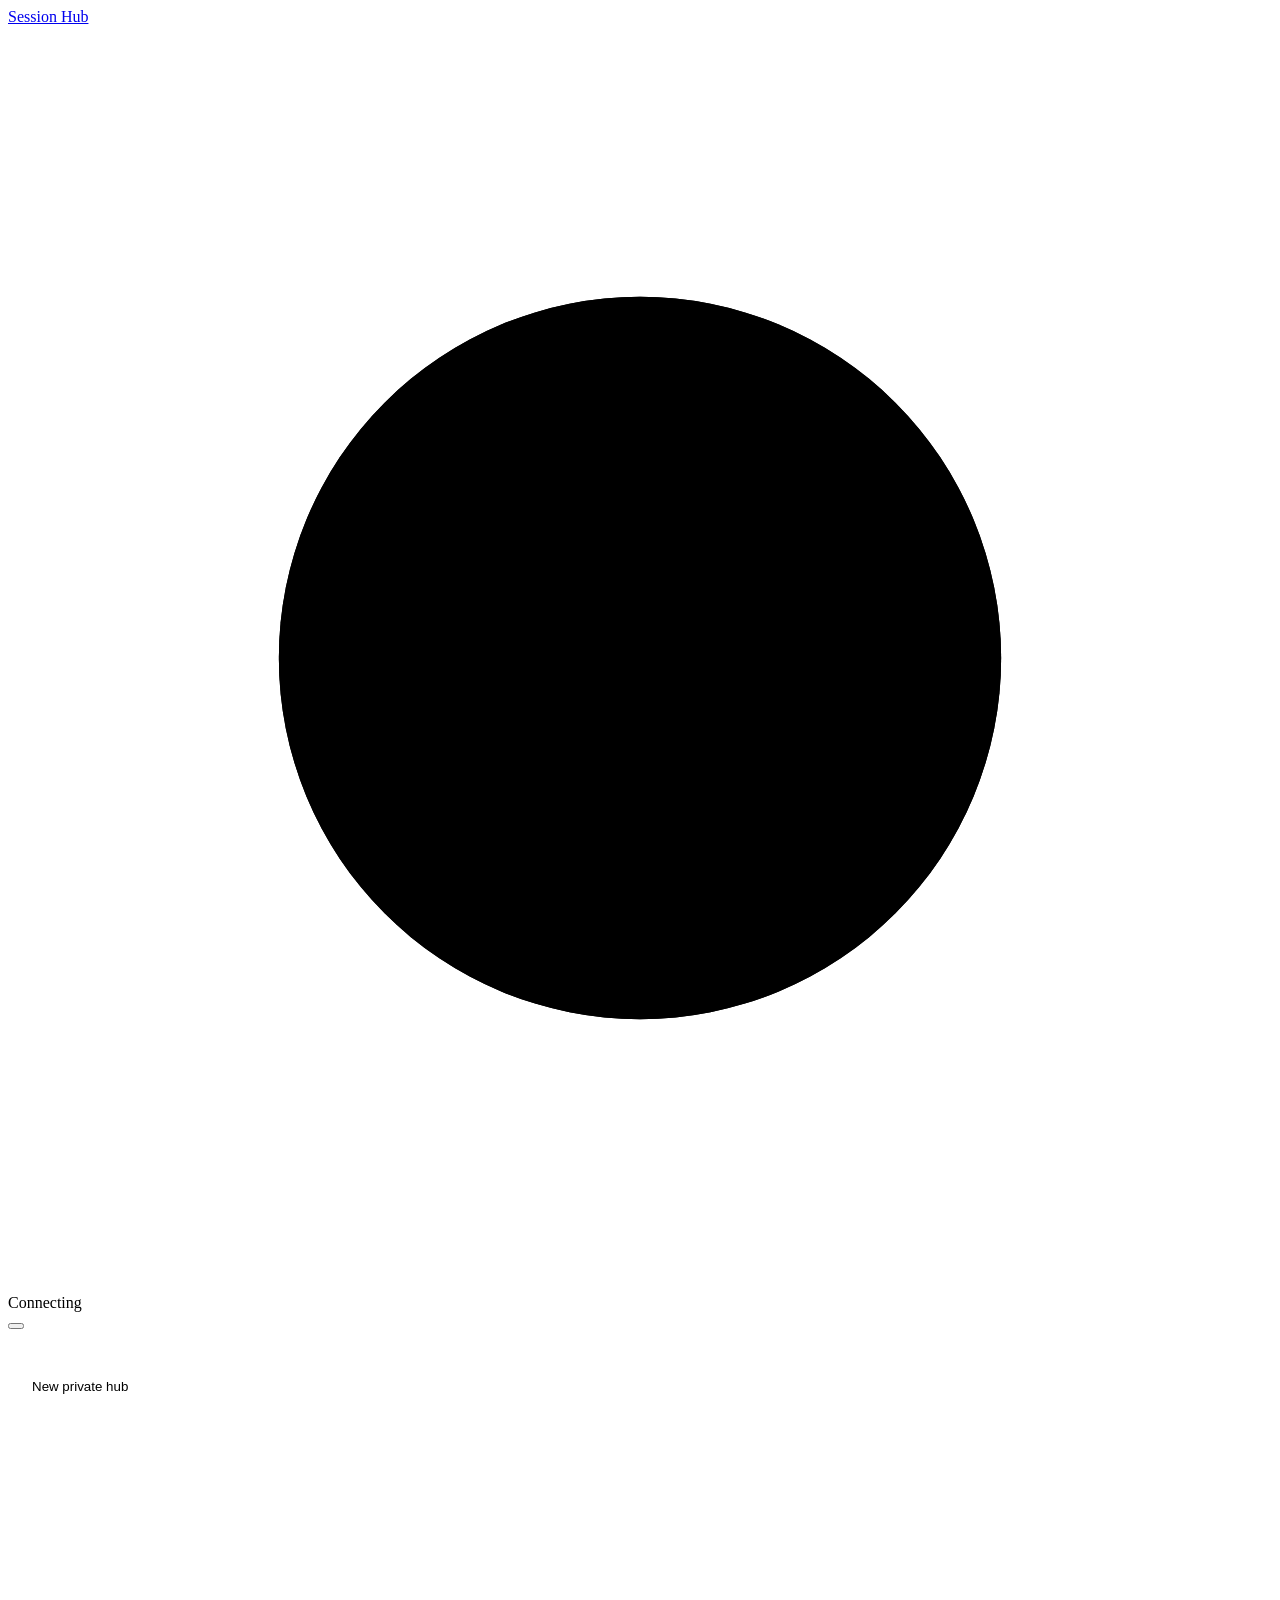
==== commit 0a419529: "Left agents leave the app, delete hubs from the UI, real light theme, capital titles - /hub-leave no" ====
--- a/server/ui/index.html
+++ b/server/ui/index.html
@@ -4,7 +4,7 @@
 <meta charset="utf-8">
 <meta name="viewport" content="width=device-width, initial-scale=1">
 <title>Session Hub</title>
-<link rel="icon" href="data:image/svg+xml,%3Csvg xmlns='http://www.w3.org/2000/svg' viewBox='0 0 24 24'%3E%3Crect width='24' height='24' rx='6' fill='%231f2522'/%3E%3Cg fill='none' stroke='%23c6e05a' stroke-width='1.9' stroke-linecap='round' stroke-linejoin='round'%3E%3Cpath d='M12 20v-7'/%3E%3Cpath d='M12 13c0-4 2.6-6.6 7-6.6 0 4-2.6 6.6-7 6.6z'/%3E%3Cpath d='M12 15.2c0-3.1-2.2-5.3-6-5.3 0 3.1 2.2 5.3 6 5.3z'/%3E%3C/g%3E%3C/svg%3E">
+<link rel="icon" href="data:image/svg+xml,%3Csvg xmlns='http://www.w3.org/2000/svg' viewBox='0 0 24 24'%3E%3Crect width='24' height='24' rx='6' fill='%232f6b3a'/%3E%3Cg fill='none' stroke='%23fff' stroke-width='1.8' stroke-linecap='round'%3E%3Ccircle cx='12' cy='12' r='2.6'/%3E%3Ccircle cx='6' cy='7' r='1.8'/%3E%3Ccircle cx='18' cy='7' r='1.8'/%3E%3Ccircle cx='12' cy='18.5' r='1.8'/%3E%3Cpath d='m7.5 8.2 2.6 2.2M16.5 8.2l-2.6 2.2M12 14.6v2.1'/%3E%3C/g%3E%3C/svg%3E">
 <link rel="preconnect" href="https://fonts.googleapis.com">
 <link rel="preconnect" href="https://fonts.gstatic.com" crossorigin>
 <link href="https://fonts.googleapis.com/css2?family=Figtree:wght@400;500;600;700&family=Fraunces:opsz,wght@9..144,400;9..144,700&family=JetBrains+Mono:wght@400;500&display=swap" rel="stylesheet">
@@ -15,46 +15,46 @@
 .side { position: relative; color: var(--side-text); padding: 8px 12px 20px; overflow-y: auto; }
 .cat { margin-top: 18px; }
 .cat-h { display: flex; gap: 10px; align-items: flex-start; padding: 0 8px 8px; }
-.cat-h svg.i { color: var(--lime); margin-top: 3px; }
-.cat-h b { display: block; font: 700 15px/1.3 var(--serif); color: var(--side-text); }
+.cat-h svg.i { color: var(--side-accent); margin-top: 3px; }
+.cat-h b { display: block; font: 700 12px/1.3 var(--font); letter-spacing: .09em; text-transform: uppercase; color: var(--side-muted); }
 .cat-h small.d { color: var(--side-faint); }
 .side-ink { position: absolute; left: 0; top: 0; border-radius: 10px; background: var(--side-2); pointer-events: none; opacity: 0; box-shadow: inset 0 0 0 1px var(--side-3); }
-.side-ink::before { content: ""; position: absolute; left: -12px; top: 9px; bottom: 9px; width: 3px; border-radius: 0 3px 3px 0; background: var(--lime); }
+.side-ink::before { content: ""; position: absolute; left: -12px; top: 9px; bottom: 9px; width: 3px; border-radius: 0 3px 3px 0; background: var(--side-accent); }
 .side.ready .side-ink { transition: transform .32s var(--ease), height .32s var(--ease), width .32s var(--ease), opacity .2s; }
-.nav-item { position: relative; z-index: 1; display: flex; align-items: center; gap: 11px; width: 100%; padding: 8px 10px; margin: 1px 0; border: 1px dashed transparent; border-radius: 10px; background: none; cursor: pointer; text-align: left; color: var(--side-muted); transition: color .2s, background-color .2s, border-color .2s; }
-.nav-item:hover { color: var(--side-text); background: rgba(255,255,255,.035); }
-.nav-item:focus-visible { outline-color: var(--lime); }
+.nav-item { position: relative; z-index: 1; display: flex; align-items: center; gap: 11px; width: 100%; padding: 7px 10px; margin: 1px 0; border: 1px dashed transparent; border-radius: 10px; background: none; cursor: pointer; text-align: left; color: var(--side-muted); transition: color .2s, background-color .2s, border-color .2s; }
+.nav-item:hover { color: var(--side-text); background: var(--side-hover); }
+.nav-item:focus-visible { outline-color: var(--side-accent); }
 .nav-item.active { color: var(--side-text); background: none; }
 .nav-item .tile { width: 30px; height: 30px; border-radius: 8px; background: var(--side-2); display: grid; place-items: center; flex: none; transition: background-color .25s, color .25s, transform .25s var(--ease); }
 .nav-item:hover .tile { transform: translateY(-1px); }
-.nav-item.active .tile { background: var(--lime); color: #1f2522; }
+.nav-item.active .tile { background: var(--side-accent); color: var(--side-accent-fg); }
 .nav-item .txt { min-width: 0; flex: 1; }
-.nav-item .txt b { display: block; font-weight: 600; font-size: 14px; overflow: hidden; text-overflow: ellipsis; white-space: nowrap; }
+.nav-item .txt b { display: block; font-weight: 650; font-size: 13px; letter-spacing: .05em; text-transform: uppercase; overflow: hidden; text-overflow: ellipsis; white-space: nowrap; }
 .nav-item .txt small.d { color: var(--side-faint); font-size: 11.5px; }
 .nav-item .count { font-size: 12px; color: var(--side-faint); font-variant-numeric: tabular-nums; min-width: 18px; text-align: right; }
-.nav-item.active .count { color: var(--lime); }
-.nav-item.drop { border-color: var(--lime); background: rgba(207,232,106,.08); }
+.nav-item.active .count { color: var(--side-accent); font-weight: 700; }
+.nav-item.drop { border-color: var(--side-accent); background: var(--side-drop); }
 .new-hub { display: flex; gap: 6px; padding: 8px 2px 2px; }
 .new-hub input { flex: 1; min-width: 0; padding: 7px 10px; border: 1px solid var(--side-3); border-radius: 9px; background: var(--side-2); color: var(--side-text); transition: border-color .2s; }
 .new-hub input::placeholder { color: var(--side-faint); }
-.new-hub input:focus { outline: none; border-color: var(--lime); }
-.new-hub button { width: 34px; border-radius: 9px; border: 1px solid var(--side-3); background: var(--side-2); color: var(--lime); cursor: pointer; display: grid; place-items: center; transition: background-color .2s, transform .15s; }
+.new-hub input:focus { outline: none; border-color: var(--side-accent); }
+.new-hub button { width: 34px; border-radius: 9px; border: 1px solid var(--side-3); background: var(--side-2); color: var(--side-accent); cursor: pointer; display: grid; place-items: center; transition: background-color .2s, transform .15s; }
 .new-hub button:hover { background: var(--side-3); }
 .new-hub button:active { transform: scale(.94); }
 .side .hint { font-size: 12px; color: var(--side-faint); padding: 14px 8px 0; margin: 18px 0 0; border-top: 1px solid var(--side-line); line-height: 1.5; }
 
 main { overflow-y: auto; }
 .main-h { position: sticky; top: 0; z-index: 3; background: color-mix(in srgb, var(--bg) 94%, transparent); padding: 22px 30px 0; border-bottom: 1px solid var(--border); }
-.main-h h1 { margin: 0 0 3px; font: 700 28px/1.15 var(--serif); letter-spacing: -.02em; display: flex; align-items: center; gap: 10px; }
+.main-h h1 { margin: 0 0 16px; font: 700 26px/1.15 var(--serif); letter-spacing: .02em; text-transform: uppercase; display: flex; align-items: center; gap: 10px; }
 .main-h h1 svg.i { width: 21px; height: 21px; color: var(--accent); }
 .sub { color: var(--muted); font-size: 14px; margin-bottom: 14px; }
 .tabbar { position: relative; }
 .tabs { display: flex; gap: 4px; overflow-x: auto; scrollbar-width: none; }
-.tab { display: flex; gap: 9px; align-items: flex-start; padding: 8px 14px 11px 10px; border: none; background: none; cursor: pointer; color: var(--muted); text-align: left; border-radius: 9px 9px 0 0; transition: color .2s, background-color .2s; }
-.tab svg.i { margin-top: 2px; transition: transform .25s var(--ease); }
+.tab { display: flex; gap: 8px; align-items: center; padding: 9px 14px 12px 10px; border: none; background: none; cursor: pointer; color: var(--muted); text-align: left; border-radius: 9px 9px 0 0; transition: color .2s, background-color .2s; }
+.tab svg.i { margin-top: 0; transition: transform .25s var(--ease); }
 .tab:hover { color: var(--text); background: color-mix(in srgb, var(--panel) 70%, transparent); }
 .tab:hover svg.i { transform: translateY(-1px); }
-.tab b { font-weight: 600; white-space: nowrap; }
+.tab b { font-weight: 650; font-size: 13px; letter-spacing: .05em; text-transform: uppercase; white-space: nowrap; }
 .tab .n { font-size: 12px; color: var(--faint); margin-left: 3px; font-weight: 500; font-variant-numeric: tabular-nums; }
 .tab small.d { font-size: 11.5px; white-space: nowrap; }
 .tab.active { color: var(--text); }
@@ -128,7 +128,7 @@
 .chip .avatar { width: 20px; height: 20px; font-size: 8.5px; border-radius: 6px; }
 .chip.on { border-color: var(--accent); background: var(--accent-soft); color: var(--accent-text); font-weight: 600; }
 .session-h { display: flex; align-items: center; gap: 12px; margin: 0 0 14px; }
-.session-h .when { font: 700 16px/1.2 var(--serif); }
+.session-h .when { font: 700 14px/1.2 var(--serif); text-transform: uppercase; letter-spacing: .04em; }
 .session-h .faces { display: flex; padding-left: 4px; }
 .session-h .faces .avatar { width: 22px; height: 22px; font-size: 9px; border-radius: 7px; margin-left: -5px; box-shadow: 0 0 0 2px var(--bg); }
 .session-h .line { flex: 1; height: 1px; background: var(--border-strong); opacity: .6; }
@@ -171,7 +171,7 @@
 .composer { padding: 16px 18px; display: grid; gap: 12px; }
 .composer-h { display: flex; gap: 10px; align-items: flex-start; }
 .composer-h svg.i { color: var(--accent); margin-top: 3px; }
-.composer-h b { font: 700 17px/1.3 var(--serif); }
+.composer-h b { font: 700 15px/1.3 var(--serif); text-transform: uppercase; letter-spacing: .04em; }
 .composer input, .composer textarea, .composer select { width: 100%; padding: 9px 12px; border: 1px solid var(--border); border-radius: 10px; background: var(--bg); color: var(--text); transition: border-color .2s, box-shadow .2s, background-color .2s; }
 .composer textarea { resize: vertical; min-height: 64px; }
 .composer input:focus, .composer textarea:focus, .composer select:focus { outline: none; border-color: var(--accent); background: var(--panel); box-shadow: 0 0 0 3px var(--accent-soft); }
@@ -243,7 +243,7 @@
 
 /* tasks */
 .summary { display: flex; flex-wrap: wrap; gap: 8px 22px; margin-bottom: 18px; align-items: center; }
-.summary .total { font: 700 17px/1.2 var(--serif); }
+.summary .total { font: 700 15px/1.2 var(--serif); text-transform: uppercase; letter-spacing: .04em; }
 .task { margin-bottom: 11px; box-shadow: none; }
 .task:hover { border-color: var(--border-strong); }
 .children { padding: 0 0 0 22px; border-left: 2px solid var(--border); margin: -2px 0 13px 24px; }
@@ -279,6 +279,29 @@
 .node:hover .body { transform: scale(1.07); }
 .halo { transform-box: fill-box; transform-origin: center; animation: halo 2.4s var(--ease) infinite; }
 @keyframes halo { from { transform: scale(1); opacity: .55; } to { transform: scale(1.7); opacity: 0; } }
+
+/* delete-hub button and confirmation */
+.title-row { display: flex; align-items: flex-start; gap: 12px; }
+.title-row h1 { flex: 1; min-width: 0; }
+.head-actions:empty { display: none; }
+.danger-btn { display: inline-flex; align-items: center; gap: 6px; padding: 7px 12px; border: 1px solid color-mix(in srgb, var(--bad) 35%, var(--border)); border-radius: 10px; background: var(--panel); color: var(--bad); font-weight: 600; font-size: 13px; cursor: pointer; transition: background-color .2s, transform .2s var(--ease); }
+.danger-btn:hover { background: color-mix(in srgb, var(--bad) 9%, var(--panel)); }
+.danger-btn:active { transform: scale(.97); }
+.modal-scrim { position: fixed; inset: 0; background: rgba(15,18,16,.42); z-index: 30; display: grid; place-items: center; padding: 16px; animation: fade .2s; }
+.modal { width: min(470px, 100%); background: var(--panel); border: 1px solid var(--border); border-radius: 14px; box-shadow: var(--shadow-lg); padding: 22px 24px; display: grid; gap: 12px; animation: pop .25s var(--ease); }
+.modal h2 { margin: 0; font: 700 19px/1.25 var(--serif); text-transform: uppercase; letter-spacing: .03em; display: flex; gap: 9px; align-items: center; }
+.modal h2 svg.i { color: var(--bad); width: 20px; height: 20px; }
+.modal p { margin: 0; color: var(--muted); }
+.modal ul { margin: 0; padding-left: 20px; color: var(--muted); display: grid; gap: 3px; }
+.modal label { font-weight: 600; font-size: 14px; }
+.modal input { width: 100%; padding: 9px 12px; border: 1px solid var(--border); border-radius: 10px; background: var(--bg); color: var(--text); letter-spacing: .03em; transition: border-color .2s, box-shadow .2s; }
+.modal input:focus { outline: none; border-color: var(--bad); box-shadow: 0 0 0 3px color-mix(in srgb, var(--bad) 18%, transparent); }
+.modal-f { display: flex; justify-content: flex-end; gap: 8px; margin-top: 4px; }
+.btn-ghost { padding: 9px 14px; border-radius: 10px; border: 1px solid var(--border); background: var(--panel); cursor: pointer; font-weight: 600; transition: background-color .2s; }
+.btn-ghost:hover { background: var(--panel-2); }
+.btn-danger { display: inline-flex; align-items: center; gap: 6px; padding: 9px 14px; border-radius: 10px; border: none; background: var(--bad); color: #fff; cursor: pointer; font-weight: 650; transition: opacity .2s, transform .2s var(--ease); }
+.btn-danger:disabled { opacity: .4; cursor: not-allowed; }
+.btn-danger:not(:disabled):active { transform: scale(.97); }
 
 /* agent drawer */
 .scrim { position: fixed; inset: 56px 0 0 0; background: rgba(15,18,16,.28); z-index: 9; animation: fade .2s; }
@@ -339,12 +362,12 @@
       <div class="cat-h" id="agentsHead"></div>
       <nav id="agentNav"></nav>
     </div>
-    <p class="hint">Drag an agent card onto a hub to add it. Open a hub and press × on a card to remove it. Click a card to see its history.</p>
+    
   </aside>
   <main id="main" class="camo">
     <div class="main-h">
-      <h1 id="title"></h1>
-      <div class="sub" id="subtitle"></div>
+      <div class="title-row"><h1 id="title"></h1><div class="head-actions" id="headActions"></div></div>
+      
       <div class="tabbar" id="tabbar"><div class="tabs" id="tabs"></div><span class="tab-ink" id="tabInk"></span></div>
     </div>
     <section class="composer-wrap" id="composerWrap" hidden>
@@ -368,6 +391,7 @@
   </main>
 </div>
 <div id="drawer"></div>
+<div id="modal"></div>
 <div id="toast"></div>
 
 <script src="/ui/base.js"></script>
@@ -388,12 +412,12 @@
 
 const who = (name) => (name === 'user' ? 'You' : name);
 function color(name) {
-  if (name === 'user') return 'var(--side)';
+  if (name === 'user') return 'var(--side-accent)';
   const i = S ? S.agents.map((a) => a.name).sort().indexOf(name) : -1;
   return EARTH[(i >= 0 ? i : nameHash(name)) % EARTH.length];
 }
 function avatar(name, a) {
-  if (name === 'user') return `<span class="avatar" style="background:var(--side);color:var(--lime)" title="You">${ic('me')}</span>`;
+  if (name === 'user') return `<span class="avatar" style="background:var(--side-accent);color:var(--side-accent-fg)" title="You">${ic('me')}</span>`;
   const on = a ? `<span class="on ${a.online ? 'yes' : ''}"></span>` : '';
   return `<span class="avatar ${a && isBusy(a) ? 'busy' : ''}" style="background:${color(name)}" title="${esc(name)}">${esc(initials(name))}${on}</span>`;
 }
@@ -477,7 +501,9 @@
   failed: ['bad', 'fail', 'Failed'],
 };
 function taskStatus(s) { const [c, i, l] = TASK_ST[s] || ['', 'ring', s]; return `<span class="st ${c}">${ic(i)}${esc(l)}</span>`; }
-const hubTag = (h) => `<span class="tag">${ic(h === 'main' ? 'leaf' : 'lock')}${esc(h)}</span>`;
+// Hub names are shown in capitals everywhere in the UI; the real (lowercase) name is used for commands.
+const HN = (h) => esc(String(h).toUpperCase());
+const hubTag = (h) => `<span class="tag">${ic(h === 'main' ? 'home' : 'lock')}${HN(h)}</span>`;
 
 // ---------- derived data ----------
 
@@ -508,7 +534,7 @@
 
 function renderSide() {
   setHTML($('hubNav'), S.hubs.map((h) => navItem({
-    scope: 'hub:' + h, icon: h === 'main' ? 'leaf' : 'lock', name: h, drop: h, count: inHub(h).length,
+    scope: 'hub:' + h, icon: h === 'main' ? 'home' : 'lock', name: h.toUpperCase(), drop: h, count: inHub(h).length,
     desc: h === 'main' ? 'Default for every session' : 'Private, members only',
   })).join(''));
   const loose = S.agents.filter((a) => !a.hubs.length).length;
@@ -542,7 +568,7 @@
   if (rm) {
     const [name, h] = rm.dataset.remove.split('|');
     api('membership', { agent: name, hub: h, action: 'remove' })
-      .then(() => toast(`Removed ${name} from ${h}`)).catch((e) => toast(e.message));
+      .then(() => toast(`Removed ${name} from ${h.toUpperCase()}`)).catch((e) => toast(e.message));
     return;
   }
   if (ev.target.closest('[data-close]')) { go({ agent: null }, true); return; }
@@ -587,26 +613,64 @@
   const name = ev.dataTransfer.getData('text/plain');
   const h = t.dataset.drop;
   if (!name) return;
-  if (agent(name)?.hubs.includes(h)) { toast(`${name} is already in ${h}`); return; }
+  const a = agent(name);
+  if (a?.hubs.includes(h)) { toast(`${name} is already in ${h.toUpperCase()}`); return; }
+  // Say when the agent will actually notice: a session with no listener only hears about it on its next turn.
+  const later = !a ? '' : !a.online ? ' It is offline, so it sees this when its session runs again.'
+    : !a.listening ? ' It isn’t listening, so it sees this the next time it works.' : '';
   api('membership', { agent: name, hub: h, action: 'add' })
-    .then(() => toast(`Added ${name} to ${h}`)).catch((e) => toast(e.message));
+    .then(() => toast(`Added ${name} to ${h.toUpperCase()}.${later}`)).catch((e) => toast(e.message));
 });
 
 $('newHub').addEventListener('submit', (ev) => {
   ev.preventDefault();
   const name = $('newHubName').value.trim().toLowerCase().replace(/\s+/g, '-');
   if (!name) return;
-  if (S?.hubs.includes(name)) { toast(`A hub named ${name} already exists`); $('newHubName').select(); return; }
-  api('hubs', { name }).then(() => { $('newHubName').value = ''; toast(`Created hub ${name}`); go({ scope: 'hub:' + name, tab: 'agents' }); })
+  if (S?.hubs.includes(name)) { toast(`A hub named ${name.toUpperCase()} already exists`); $('newHubName').select(); return; }
+  api('hubs', { name }).then(() => { $('newHubName').value = ''; toast(`Created hub ${name.toUpperCase()}`); go({ scope: 'hub:' + name, tab: 'agents' }); })
     .catch((e) => toast(e.message));
 });
 
-const emptyBox = (title, text) => `<div class="empty">${ic('sprout')}<b>${title}</b>${text}</div>`;
+// ---------- deleting a hub: the user types its name to confirm ----------
+
+function closeModal() { $('modal').innerHTML = ''; }
+
+function openDeleteHub(h) {
+  const evs = hubEvents(h).length, tasks = S.tasks.filter((t) => t.hub === h).length, members = inHub(h).length;
+  $('modal').innerHTML = `<div class="modal-scrim" id="mScrim"><div class="modal" role="dialog" aria-modal="true" aria-labelledby="mTitle">
+    <h2 id="mTitle">${ic('alert')}Delete hub ${HN(h)}</h2>
+    <p>This can’t be undone. It deletes:</p>
+    <ul><li>${plural(evs, 'event')}: board posts, messages and reports</li>
+      <li>${plural(tasks, 'task')}, and any images attached to its work</li>
+      <li>its membership: ${plural(members, 'agent')} will be taken out. Agents in no other hub become unassigned.</li></ul>
+    <label for="mConfirm">Type <b>${HN(h)}</b> to confirm</label>
+    <input id="mConfirm" autocomplete="off" spellcheck="false" aria-describedby="mTitle">
+    <div class="modal-f"><button type="button" class="btn-ghost" id="mCancel">Cancel</button>
+      <button type="button" class="btn-danger" id="mDelete" disabled>${ic('x')}Delete hub</button></div>
+  </div></div>`;
+  const input = $('mConfirm'), del = $('mDelete');
+  const ok = () => input.value.trim().toLowerCase() === h;
+  input.addEventListener('input', () => { del.disabled = !ok(); });
+  input.addEventListener('keydown', (ev) => { if (ev.key === 'Enter' && ok()) del.click(); });
+  $('mCancel').addEventListener('click', closeModal);
+  $('mScrim').addEventListener('click', (ev) => { if (ev.target.id === 'mScrim') closeModal(); });
+  del.addEventListener('click', () => {
+    del.disabled = true;
+    api('deletehub', { name: h, confirm: input.value })
+      .then(() => { closeModal(); toast(`Deleted hub ${h.toUpperCase()}`); go({ scope: 'hub:main', tab: 'activity' }); })
+      .catch((e) => { del.disabled = false; toast(e.message); });
+  });
+  input.focus();
+}
+document.addEventListener('keydown', (ev) => { if (ev.key === 'Escape' && $('modal').innerHTML) closeModal(); });
+document.addEventListener('click', (ev) => { const b = ev.target.closest('[data-delete-hub]'); if (b) openDeleteHub(b.dataset.deleteHub); });
+
+const emptyBox = (title, text) => `<div class="empty">${ic('inbox')}<b>${title}</b>${text}</div>`;
 
 // ---------- agents ----------
 
 function statsRow(st) {
-  const cell = (n, name, desc, hot) => `<div class="stat ${hot ? 'hot' : ''}"><b>${n}</b><span>${name}</span><small class="d">${desc}</small></div>`;
+  const cell = (n, name, desc, hot) => `<div class="stat ${hot ? 'hot' : ''}" title="${n} ${desc}"><b>${n}</b><span>${name}</span></div>`;
   return `<div class="stats">${cell(st.led.length, 'Led', 'tasks handed out')}${cell(st.done, 'Done', 'tasks finished')}${cell(st.open, 'Open', 'still on its plate', st.open)}${cell(st.files.length, 'Files', 'it owns')}</div>`;
 }
 const doingBox = (a) => `<div class="doing ${isBusy(a) ? 'busy' : 'idle'}"><span class="lbl">Working on</span><span class="val">${isBusy(a) ? ic('spin') : ''}${esc(a.doing || 'Idle')}</span></div>`;
@@ -619,7 +683,7 @@
     <div class="card-h">
       ${avatar(a.name, a)}
       <div class="who"><div class="name">${esc(a.name)}</div><div class="role">${esc(a.role)}</div></div>
-      ${h ? `<button class="x" title="Remove from ${esc(h)}" aria-label="Remove ${esc(a.name)} from ${esc(h)}" data-remove="${esc(a.name)}|${esc(h)}">${ic('x')}</button>` : ''}
+      ${h ? `<button class="x" title="Remove from ${HN(h)}" aria-label="Remove ${esc(a.name)} from ${HN(h)}" data-remove="${esc(a.name)}|${esc(h)}">${ic('x')}</button>` : ''}
     </div>
     <div class="purpose">${esc(a.purpose)}</div>
     ${doingBox(a)}
@@ -631,7 +695,7 @@
 
 function viewAgents(list, h) {
   if (!list.length) {
-    return h ? emptyBox(`No agents in ${esc(h)} yet`, `Drag agents here from All agents, or run <span class="mono">/hub${h === 'main' ? '' : ' ' + esc(h)}</span> in a session.`)
+    return h ? emptyBox(`No agents in ${HN(h)} yet`, `Drag agents here from All agents, or run <span class="mono">/hub${h === 'main' ? '' : ' ' + esc(h)}</span> in a session.`)
       : emptyBox('Nothing here', 'Run <span class="mono">/hub</span> in a Claude Code session to register it.');
   }
   const order = (a) => (a.online ? 0 : a.left ? 2 : 1);
@@ -658,7 +722,7 @@
   const tasks = [...st.got.map((t) => ({ t, dir: 'From', other: t.from })), ...st.led.map((t) => ({ t, dir: 'Given to', other: t.to }))]
     .sort((x, y) => tsOf(y.t.ts) - tsOf(x.t.ts));
   const recent = S.events.filter((e) => e.type !== 'membership' && (e.from === a.name || e.to === a.name)).slice(-25).reverse();
-  const head = (name, desc) => `<span class="lbl">${name}</span><small class="d">${desc}</small>`;
+  const head = (name, desc) => `<span class="lbl" title="${desc}">${name}</span>`;
   return `<div class="drawer-h">${avatar(a.name, a)}
       <div class="who"><div class="name">${esc(a.name)}</div><div class="role">${esc(a.role)}</div></div>
       <button class="x" data-close aria-label="Close">${ic('x')}</button></div>
@@ -704,7 +768,7 @@
   const cardCls = `tl-card surface ${freshCls(e.id)}`;
   switch (e.type) {
     case 'membership':
-      return row(`<span class="mark">${ic(e.hub === 'main' ? 'leaf' : 'lock')}</span>`, `<div class="tl-head">${e.from === 'user' ? 'You' : `<b>${esc(e.from)}</b>`} ${esc(e.action)} <b>${esc(e.to)}</b> ${e.action === 'added' ? 'to' : 'from'} ${esc(e.hub)}</div>`, true);
+      return row(`<span class="mark">${ic(e.hub === 'main' ? 'home' : 'lock')}</span>`, `<div class="tl-head">${e.from === 'user' ? 'You' : `<b>${esc(e.from)}</b>`} ${esc(e.action)} <b>${esc(e.to)}</b> ${e.action === 'added' ? 'to' : 'from'} ${HN(e.hub)}</div>`, true);
     case 'task':
       if (e.work) return row(face, `<div class="tl-head"><b>You</b> posted work on the board for <b>${esc(e.to)}</b> to lead</div>
         <div class="${cardCls} work"><div class="title">${ic('flag')}${esc(e.title)}</div>${rich(e.body, k)}${imagesOf(e)}</div>`);
@@ -731,7 +795,7 @@
 
 function viewActivity(h) {
   const all = hubEvents(h).slice().sort((a, b) => tsOf(a.ts) - tsOf(b.ts));
-  if (!all.length) return emptyBox(`Nothing has happened in ${esc(h)} yet`, 'Post work on the Board, or give an agent a feature and ask it to collaborate. Plans, tasks, reports and messages show up here as they happen.');
+  if (!all.length) return emptyBox(`Nothing has happened in ${HN(h)} yet`, 'Post work on the Board, or give an agent a feature and ask it to collaborate. Plans, tasks, reports and messages show up here as they happen.');
   const people = [...new Set(all.filter((e) => e.type !== 'membership').flatMap((e) => [e.from, e.to]).filter((n) => n && n !== '*' && n !== 'user'))].sort();
   if (sel.who && !people.includes(sel.who)) sel.who = null;
   const evs = sel.who ? all.filter((e) => e.from === sel.who || e.to === sel.who) : all;
@@ -748,8 +812,7 @@
     const faces = [...new Set(s.map((e) => e.from))];
     const tasks = s.filter((e) => e.type === 'task').length;
     const day = new Date(first).toLocaleDateString([], { weekday: 'short', month: 'short', day: 'numeric' });
-    return `<div class="session-h"><div><div class="when">${day}, ${clock(first)}${last - first > 60000 ? ` to ${clock(last)}` : ''}</div>
-      <small class="d">${plural(s.length, 'event')}${tasks ? `, ${plural(tasks, 'task')} handed out` : ''}</small></div>
+    return `<div class="session-h"><div><div class="when">${day}, ${clock(first)}${last - first > 60000 ? ` to ${clock(last)}` : ''}</div></div>
       <span class="faces">${faces.map((n) => avatar(n)).join('')}</span><span class="line"></span></div>
       <div class="tl">${s.map(tlItem).join('')}</div>`;
   }).join('');
@@ -792,7 +855,7 @@
 function viewBoard(h) {
   const posts = hubEvents(h).filter((e) => e.type === 'message' && e.to === '*');
   const work = hubWork(h);
-  if (!posts.length && !work.length) return emptyBox('The board is quiet', `Post work above, or wait for agents in ${esc(h)} to post to everyone.`);
+  if (!posts.length && !work.length) return emptyBox('The board is quiet', `Post work above, or wait for agents in ${HN(h)} to post to everyone.`);
   const byId = Object.fromEntries(posts.map((p) => [p.id, p]));
   const rootOf = (p) => { let r = p; const seen = new Set(); while (r.replyTo && byId[r.replyTo] && !seen.has(r.id)) { seen.add(r.id); r = byId[r.replyTo]; } return r; };
   const threads = new Map();
@@ -832,8 +895,8 @@
   const note = $('leadNote');
   const a = agent($('workLead').value);
   let cls = 'note', html = '';
-  if (none) { cls += ' warn'; html = `${ic('alert')}Add an agent to ${esc(h)} first. Drag one here from All agents.`; }
-  else if (!a) html = `The lead plans the work, hands parts to the others in ${esc(h)} and reports back here.`;
+  if (none) { cls += ' warn'; html = `${ic('alert')}Add an agent to ${HN(h)} first. Drag one here from All agents.`; }
+  else if (!a) html = `The lead plans the work, hands parts to the others in ${HN(h)} and reports back here.`;
   else if (!a.online || a.left) { cls += ' warn'; html = `${ic('alert')}${esc(a.name)} is offline. It sees this when its session runs again.`; }
   else if (!a.listening) { cls += ' warn'; html = `${ic('alert')}${esc(a.name)} isn’t listening, so it sees this the next time it works.`; }
   else html = isBusy(a) ? `${ic('spin')}${esc(a.name)} is busy with ${esc(a.doing)}. It will queue this.` : `${ic('dot')}${esc(a.name)} is free and will start right away.`;
@@ -950,7 +1013,7 @@
 
 function viewConversations(h) {
   const list = conversations(h);
-  if (!list.length) return emptyBox('No direct conversations yet', `Messages and tasks between two agents in ${esc(h)} appear here.`);
+  if (!list.length) return emptyBox('No direct conversations yet', `Messages and tasks between two agents in ${HN(h)} appear here.`);
   const cur = list.find((c) => c.k === sel.convo) || list[0];
   const [a] = cur.k.split('|');
   return `<div class="readonly">${ic('eye')}Read only. To talk to an agent yourself, use its Claude Code session. To give the hub work, post it on the Board.</div>
@@ -985,8 +1048,8 @@
       <span class="route">${avatar(t.from)}${esc(who(t.from))} ${ic('arrow')} ${avatar(t.to)}${esc(t.to)}<span class="took t">${info.took !== null ? `took ${dur(info.took)}` : `open ${dur(info.open)}`}</span></span></summary>
     <div class="body">
       <div class="steps">${steps.join(ic('arrow'))}</div>
-      ${t.body || t.images?.length ? `<div><span class="lbl">Spec</span><small class="d">What ${t.work ? 'you' : 'the lead'} asked for</small>${rich(t.body, `t:${t.id}:s`)}${imagesOf(t)}</div>` : ''}
-      ${t.report ? `<div><span class="lbl">Report</span><small class="d">What ${esc(t.to)} did and what ${t.work ? 'you' : 'the lead'} should know</small>${rich(t.report, `t:${t.id}:r`)}</div>` : ''}
+      ${t.body || t.images?.length ? `<div><span class="lbl">Spec</span>${rich(t.body, `t:${t.id}:s`)}${imagesOf(t)}</div>` : ''}
+      ${t.report ? `<div><span class="lbl">Report</span>${rich(t.report, `t:${t.id}:r`)}</div>` : ''}
     </div>
   </details>${kids(t.id).length ? `<div class="children">${kids(t.id).map(node).join('')}</div>` : ''}</div>`;
   };
@@ -997,7 +1060,7 @@
 
 function viewGraph(h) {
   const members = inHub(h);
-  if (!members.length) return emptyBox(`No agents in ${esc(h)}`, 'The graph shows who talks to whom once agents join.');
+  if (!members.length) return emptyBox(`No agents in ${HN(h)}`, 'The graph shows who talks to whom once agents join.');
   const W = 820, H = 540, cx = W / 2, cy = H / 2, R = Math.min(W, H) / 2 - 90, NR = 27;
   const pos = {};
   members.forEach((a, i) => {
@@ -1059,7 +1122,7 @@
     <text x="${cx}" y="${cy + 13}" text-anchor="middle" fill="var(--faint)" font-size="11">${plural(totalPosts, 'post')}</text></g>`;
   const defs = `<defs><marker id="arr" viewBox="0 0 10 10" refX="6" refY="5" markerWidth="4.5" markerHeight="4.5" orient="auto-start-reverse"><path d="M1 1 9 5 1 9" fill="none" stroke="var(--accent)" stroke-width="2" stroke-linecap="round" stroke-linejoin="round"/></marker></defs>`;
   const key = (inner) => `<svg class="k" viewBox="0 0 26 10">${inner}</svg>`;
-  return `<div class="graph-wrap surface"><svg class="g" viewBox="0 0 ${W} ${H}" role="img" aria-label="Who talks to whom in ${esc(h)}">${defs}${boardEdges}${edges}${board}${nodes}${labels.join('')}</svg>
+  return `<div class="graph-wrap surface"><svg class="g" viewBox="0 0 ${W} ${H}" role="img" aria-label="Who talks to whom in ${HN(h)}">${defs}${boardEdges}${edges}${board}${nodes}${labels.join('')}</svg>
     <div class="legend">
       <span>${key('<path d="M2 5h20" stroke="var(--accent)" stroke-width="3" stroke-linecap="round"/><path d="M19 2l3 3-3 3" fill="none" stroke="var(--accent)" stroke-width="2" stroke-linecap="round"/>')}Tasks, messages and updates, in the direction they went. Thicker means more.</span>
       <span>${key('<path d="M2 5h22" stroke="var(--border-strong)" stroke-width="1.6" stroke-dasharray="3 5" stroke-linecap="round"/>')}Board posts</span>
@@ -1103,12 +1166,12 @@
     if (!TABS[sel.tab]) sel.tab = 'activity';
     tabs = Object.entries(TABS).map(([k, [i, name, desc]]) =>
       `<button class="tab ${sel.tab === k ? 'active' : ''}" data-tab="${k}">${ic(i)}<span>${term(`${name}${counts[k] !== undefined ? `<span class="n">${counts[k]}</span>` : ''}`, desc)}</span></button>`).join('');
-    title = `${ic(h === 'main' ? 'leaf' : 'lock')}${esc(h)}`;
+    title = `${ic(h === 'main' ? 'home' : 'lock')}${HN(h)}`;
     subtitle = h === 'main' ? 'The default hub. Sessions that run /hub without a name join here.' : 'A private hub. Only agents in it can talk to each other.';
     body = { activity: () => viewActivity(h), agents: () => viewAgents(inHub(h), h), board: () => viewBoard(h), conversations: () => viewConversations(h), tasks: () => viewTasks(h), graph: () => viewGraph(h) }[sel.tab]();
   } else if (sel.scope === 'unassigned') {
     title = `${ic('userOut')}Unassigned`;
-    subtitle = 'Agents in no hub. They can’t send or receive messages until you drag them into one.';
+    subtitle = 'Agents in no hub. They keep running but can’t message other agents until you drag them into a hub.';
     body = viewAgents(S.agents.filter((a) => !a.hubs.length));
   } else {
     title = `${ic('users')}All agents`;
@@ -1116,8 +1179,9 @@
     body = viewAgents(S.agents);
   }
   setHTML($('tabs'), tabs);
+  setHTML($('headActions'), h && h !== 'main' ? `<button class="danger-btn" type="button" data-delete-hub="${esc(h)}">${ic('x')}Delete hub</button>` : '');
   setHTML($('title'), title);
-  setHTML($('subtitle'), subtitle);
+  $('title').title = subtitle;
   const view = $('view');
   if (setHTML(view, body)) {
     document.querySelectorAll('details[data-id]').forEach((d) => { if (open.has(d.dataset.id)) d.open = true; });
@@ -1133,9 +1197,9 @@
 function renderGone() {
   $('conn').className = 'conn bad'; $('connText').textContent = 'Not found';
   setHTML($('crumb'), `${ic('chev')}<a href="/">All projects</a>`);
-  setHTML($('title'), `${ic('sprout')}No hub here`);
-  setHTML($('subtitle'), '');
+  setHTML($('title'), `${ic('inbox')}No hub here`);
   setHTML($('tabs'), '');
+  setHTML($('headActions'), '');
   $('composerWrap').hidden = true;
   setHTML($('view'), emptyBox('This project has no Session Hub', 'It may have been wiped with /hub-wipe. Run /hub in a session in the project to start a new one, or <a href="/">see all projects</a>.'));
 }
@@ -1173,7 +1237,7 @@
   };
 }
 
-$('logo').innerHTML = ic('sprout');
+$('logo').innerHTML = ic('hubs');
 $('newHubBtn').innerHTML = ic('plus');
 $('hubsHead').innerHTML = `${ic('hubs')}<div>${term('Hubs', 'Groups of agents that can talk to each other')}</div>`;
 $('agentsHead').innerHTML = `${ic('users')}<div>${term('Agents', 'Sessions registered with /hub')}</div>`;
